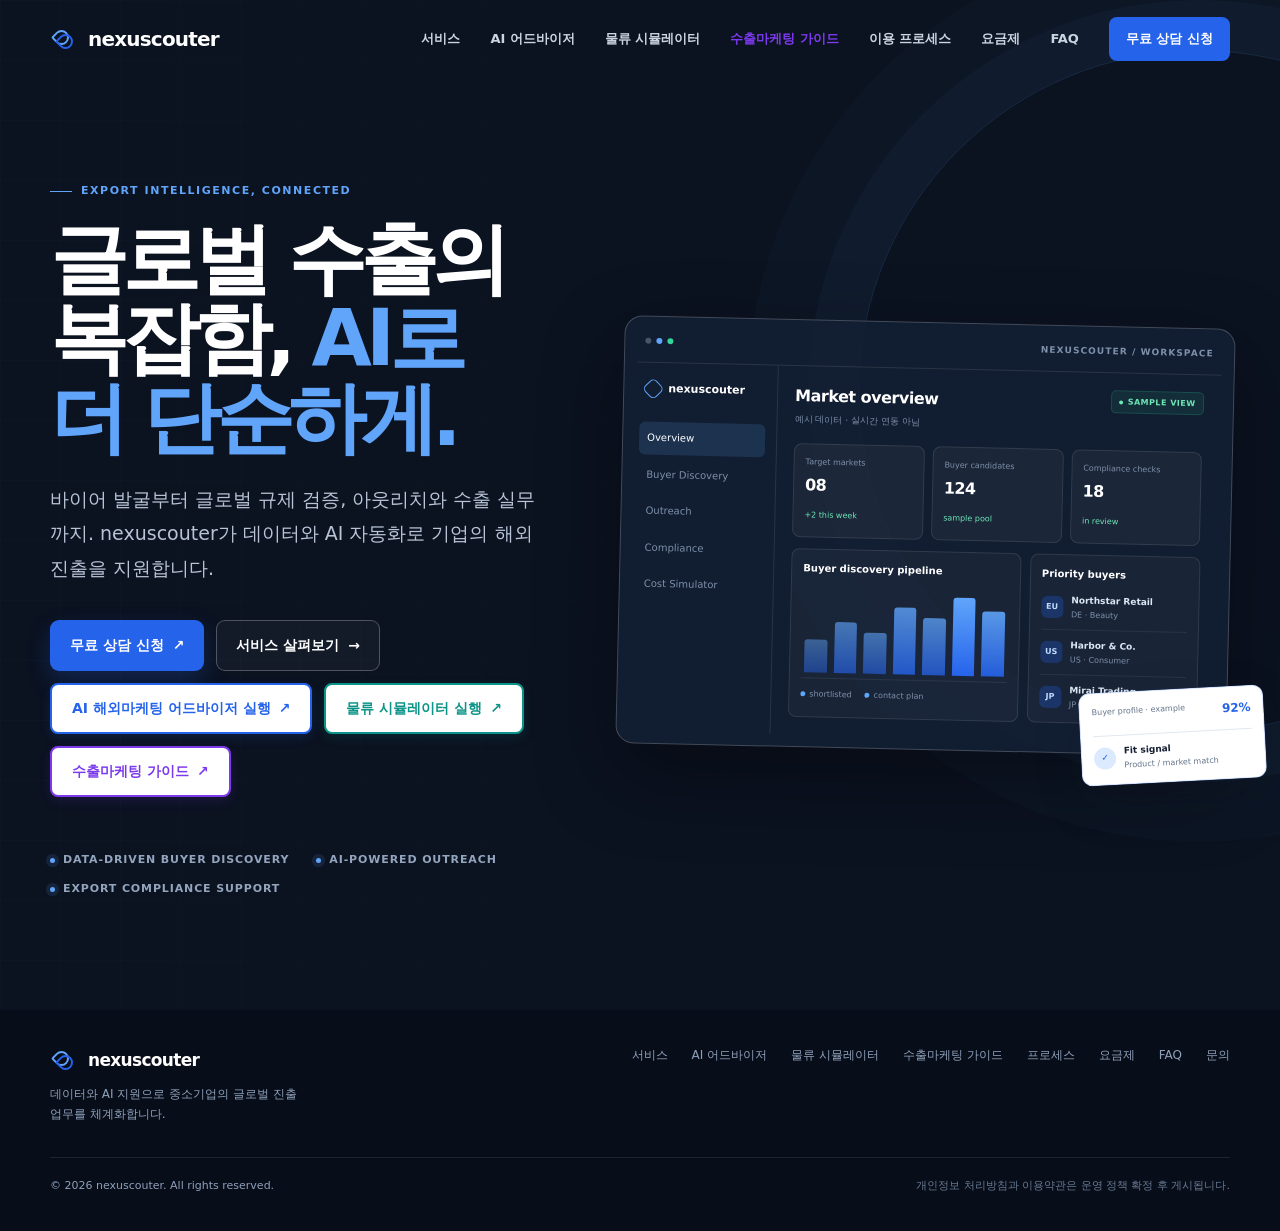
==== index.html @ 52fa912a "Update link text for new AI tool in index.html" ====
<!doctype html>
<html lang="ko">
<head>
  <meta charset="utf-8">
  <meta name="viewport" content="width=device-width, initial-scale=1">
  <title>nexuscouter | AI 기반 B2B 수출 자동화 및 글로벌 컴플라이언스</title>
  <meta name="description" content="해외 바이어 발굴부터 AI 아웃리치, 글로벌 규제 검토, 수출 실무까지. nexuscouter와 함께 더 체계적으로 글로벌 시장에 진출하세요.">
  <meta property="og:title" content="nexuscouter | AI 기반 B2B 수출 자동화 및 글로벌 컴플라이언스">
  <meta property="og:description" content="데이터와 AI 자동화로 복잡한 글로벌 수출 업무를 더 단순하게.">
  <link rel="stylesheet" href="assets/css/main.css">
</head>
<body>
  <a class="skip-link" href="#main">본문으로 건너뛰기</a>
  <header class="site-header" id="top">
    <div class="container nav-wrap">
      <a class="brand" href="#top" aria-label="nexuscouter 홈"><span class="brand-mark" aria-hidden="true"></span>nexuscouter</a>
      <nav class="nav-links" aria-label="주요 메뉴">
        <a href="#services">서비스</a>
        <a href="https://nexuscouter-landing-gwxnabqmzrxlfmsk4yata5.streamlit.app/" target="_blank" rel="noopener noreferrer">AI 어드바이저</a>
        <a href="https://nexuscouter-landing-co9cxcy9fjydsbw8hy729s.streamlit.app/" target="_blank" rel="noopener noreferrer">물류 시뮬레이터</a>
        <!-- 👇 상단 메뉴에 신규 앱 추가 완료 -->
        <a href="https://nexuscouter-landing-lntlrovwsdryyusqrtj8c7.streamlit.app/" target="_blank" rel="noopener noreferrer" style="color: #7c3aed; font-weight: 600;">수출마케팅 가이드</a>
        <a href="#process">이용 프로세스</a>
        <a href="#pricing">요금제</a>
        <a href="#faq">FAQ</a>
        <a class="nav-cta" href="#contact">무료 상담 신청</a>
      </nav>
      <button class="menu-toggle" type="button" aria-label="메뉴 열기" aria-expanded="false"><span></span></button>
    </div>
  </header>

  <main id="main">
    <section class="hero section" aria-labelledby="hero-title">
      <div class="container hero-grid">
        <div class="hero-copy reveal">
          <p class="eyebrow">Export intelligence, connected</p>
          <h1 id="hero-title">글로벌 수출의 복잡함, <em>AI로 더 단순하게.</em></h1>
          <p class="hero-lead">바이어 발굴부터 글로벌 규제 검증, 아웃리치와 수출 실무까지. nexuscouter가 데이터와 AI 자동화로 기업의 해외 진출을 지원합니다.</p>
          
          <!-- 버튼 그룹: 3개의 앱이 나란히 배치되도록 수정 완료 -->
          <div class="hero-actions" style="display: flex; flex-direction: column; gap: 0.75rem; align-items: flex-start;">
            <div style="display: flex; gap: 0.75rem; flex-wrap: wrap;">
              <a class="btn btn--primary" href="#contact">무료 상담 신청 <span aria-hidden="true">↗</span></a>
              <a class="btn btn--ghost" href="#services">서비스 살펴보기 <span aria-hidden="true">→</span></a>
            </div>
            <div style="display: flex; gap: 0.75rem; flex-wrap: wrap;">
              <a class="btn" href="https://nexuscouter-landing-gwxnabqmzrxlfmsk4yata5.streamlit.app/" target="_blank" rel="noopener noreferrer" style="border: 2px solid #2563eb; background-color: #ffffff; color: #2563eb; font-weight: 600; padding: 0.75rem 1.25rem; border-radius: 8px; box-shadow: 0 4px 12px rgba(37, 99, 235, 0.15); transition: all 0.2s ease; display: inline-flex; align-items: center; gap: 0.5rem; text-decoration: none;">
                AI 해외마케팅 어드바이저 실행 <span aria-hidden="true">↗</span>
              </a>
              <a class="btn" href="https://nexuscouter-landing-co9cxcy9fjydsbw8hy729s.streamlit.app/" target="_blank" rel="noopener noreferrer" style="border: 2px solid #0d9488; background-color: #ffffff; color: #0d9488; font-weight: 600; padding: 0.75rem 1.25rem; border-radius: 8px; box-shadow: 0 4px 12px rgba(13, 148, 136, 0.15); transition: all 0.2s ease; display: inline-flex; align-items: center; gap: 0.5rem; text-decoration: none;">
                물류 시뮬레이터 실행 <span aria-hidden="true">↗</span>
              </a>
              <!-- 👇 메인 화면에 신규 앱 실행 버튼 추가 완료 -->
              <a class="btn" href="https://nexuscouter-landing-lntlrovwsdryyusqrtj8c7.streamlit.app/" target="_blank" rel="noopener noreferrer" style="border: 2px solid #7c3aed; background-color: #ffffff; color: #7c3aed; font-weight: 600; padding: 0.75rem 1.25rem; border-radius: 8px; box-shadow: 0 4px 12px rgba(124, 58, 237, 0.15); transition: all 0.2s ease; display: inline-flex; align-items: center; gap: 0.5rem; text-decoration: none;">
                수출마케팅 가이드 <span aria-hidden="true">↗</span>
              </a>
            </div>
          </div>

          <div class="trust-row" aria-label="핵심 가치">
            <span>Data-driven Buyer Discovery</span>
            <span>AI-powered Outreach</span>
            <span>Export Compliance Support</span>
          </div>
        </div>

        <div class="dashboard-wrap reveal" aria-label="제품 화면 예시">
          <div class="dashboard">
            <div class="dashboard-topbar"><div class="window-dots" aria-hidden="true"><i></i><i></i><i></i></div><span class="dashboard-label">nexuscouter / workspace</span></div>
            <div class="dashboard-body">
              <aside class="dashboard-side" aria-hidden="true"><div class="side-logo"><b></b>nexuscouter</div><div class="side-nav"><span class="active">Overview</span><span>Buyer Discovery</span><span>Outreach</span><span>Compliance</span><span>Cost Simulator</span></div></aside>
              <div class="dashboard-main">
                <div class="dashboard-head"><div><h3>Market overview</h3><p>예시 데이터 · 실시간 연동 아님</p></div><span class="badge-live">sample view</span></div>
                <div class="dashboard-metrics"><div class="metric"><small>Target markets</small><strong>08</strong><em>+2 this week</em></div><div class="metric"><small>Buyer candidates</small><strong>124</strong><em>sample pool</em></div><div class="metric"><small>Compliance checks</small><strong>18</strong><em>in review</em></div></div>
                <div class="dashboard-columns"><div class="dash-card"><h4>Buyer discovery pipeline</h4><div class="bars" aria-hidden="true"><i></i><i></i><i></i><i></i><i></i><i></i><i></i></div><div class="chart-legend"><span>shortlisted</span><span>contact plan</span></div></div><div class="dash-card"><h4>Priority buyers</h4><div class="buyer-list"><div class="buyer"><span class="buyer-avatar">EU</span><div class="buyer-copy"><strong>Northstar Retail</strong><span>DE · Beauty</span></div></div><div class="buyer"><span class="buyer-avatar">US</span><div class="buyer-copy"><strong>Harbor &amp; Co.</strong><span>US · Consumer</span></div></div><div class="buyer"><span class="buyer-avatar">JP</span><div class="buyer-copy"><strong>Mirai Trading</strong><span>JP · Lifestyle</span></div></div></div></div></div>
              </div>
            </div>
          </div>
          <div class="float-card"><div class="float-card-head"><small>Buyer profile · example</small><span class="score">92%</span></div><div class="float-line"><i>✓</i><div><strong>Fit signal</strong><span>Product / market match</span></div></div></div>
        </div>
      </div>
    </section>

    <!-- (이하 중간 서비스 소개, CBM 계산기, 프로세스, 요금제, FAQ, 문의 폼 영역 유지) -->
  </main>

  <footer class="site-footer" id="footer">
    <div class="container">
      <div class="footer-grid">
        <div class="footer-brand">
          <a class="brand" href="#top"><span class="brand-mark" aria-hidden="true"></span>nexuscouter</a>
          <p>데이터와 AI 지원으로 중소기업의 글로벌 진출 업무를 체계화합니다.</p>
        </div>
        <nav class="footer-links" aria-label="푸터 메뉴">
          <a href="#services">서비스</a>
          <a href="https://nexuscouter-landing-gwxnabqmzrxlfmsk4yata5.streamlit.app/" target="_blank" rel="noopener noreferrer">AI 어드바이저</a>
          <a href="https://nexuscouter-landing-co9cxcy9fjydsbw8hy729s.streamlit.app/" target="_blank" rel="noopener noreferrer">물류 시뮬레이터</a>
          <a href="https://nexuscouter-landing-lntlrovwsdryyusqrtj8c7.streamlit.app/" target="_blank" rel="noopener noreferrer">수출마케팅 가이드</a>
          <a href="#process">프로세스</a>
          <a href="#pricing">요금제</a>
          <a href="#faq">FAQ</a>
          <a href="mailto:contact@nexuscouter.co.kr">문의</a>
        </nav>
      </div>
      <div class="footer-bottom">
        <span>© 2026 nexuscouter. All rights reserved.</span>
        <span class="legal-note">개인정보 처리방침과 이용약관은 운영 정책 확정 후 게시됩니다.</span>
      </div>
    </div>
  </footer>
  <script src="assets/js/main.js" defer></script>
</body>
</html>
---- assets/css/main.css ----
:root {
  --navy: #0b1220;
  --navy-2: #111b2d;
  --blue: #2563eb;
  --blue-dark: #1d4ed8;
  --sky: #60a5fa;
  --sky-soft: #dbeafe;
  --mint: #22c55e;
  --ink: #172033;
  --text: #334155;
  --muted: #64748b;
  --faint: #94a3b8;
  --line: #e2e8f0;
  --surface: #ffffff;
  --surface-2: #f8fafc;
  --surface-3: #eef4fb;
  --radius-sm: 10px;
  --radius-md: 16px;
  --radius-lg: 24px;
  --shadow-sm: 0 8px 26px rgba(15, 23, 42, .06);
  --shadow-md: 0 18px 52px rgba(15, 23, 42, .12);
  --max-width: 1180px;
  --ease: cubic-bezier(.2,.75,.25,1);
}

* { box-sizing: border-box; }
html { scroll-behavior: smooth; }
body {
  margin: 0;
  color: var(--text);
  background: var(--surface);
  font-family: Pretendard, Inter, ui-sans-serif, system-ui, -apple-system, BlinkMacSystemFont, "Segoe UI", sans-serif;
  font-size: 16px;
  line-height: 1.65;
  -webkit-font-smoothing: antialiased;
  overflow-x: hidden;
}
body.menu-open { overflow: hidden; }
a { color: inherit; text-decoration: none; }
button, input, select, textarea { font: inherit; }
button { cursor: pointer; }
img, svg { max-width: 100%; }
::selection { color: var(--navy); background: var(--sky-soft); }

.skip-link {
  position: fixed; left: 16px; top: 12px; z-index: 1000;
  transform: translateY(-150%); padding: 10px 14px; border-radius: 8px;
  color: white; background: var(--blue); font-weight: 700;
}
.skip-link:focus { transform: translateY(0); }
.container { width: min(calc(100% - 48px), var(--max-width)); margin: 0 auto; }
.section { padding: 124px 0; position: relative; }
.section--tight { padding: 80px 0; }
.section--muted { background: var(--surface-2); }
.section--navy { color: white; background: var(--navy); }
.eyebrow {
  display: inline-flex; align-items: center; gap: 9px; margin: 0 0 19px;
  color: var(--blue); font-size: 11px; font-weight: 800; letter-spacing: .14em; text-transform: uppercase;
}
.eyebrow::before { width: 22px; height: 1px; background: currentColor; content: ""; }
.section--navy .eyebrow { color: var(--sky); }
.section-heading { max-width: 730px; margin-bottom: 50px; }
.section-heading h2 { margin: 0 0 18px; color: var(--ink); font-size: clamp(34px, 5vw, 58px); line-height: 1.08; letter-spacing: -.055em; }
.section-heading p { max-width: 610px; margin: 0; color: var(--muted); font-size: 18px; }
.section--navy .section-heading h2, .section--navy .section-heading p { color: white; }
.section--navy .section-heading p { color: #b8c4d6; }

.site-header {
  position: fixed; inset: 0 0 auto; z-index: 100; color: white;
  border-bottom: 1px solid transparent; transition: background .3s var(--ease), border-color .3s var(--ease), box-shadow .3s var(--ease);
}
.site-header.is-scrolled { background: rgba(11,18,32,.92); border-color: rgba(255,255,255,.1); box-shadow: 0 10px 30px rgba(0,0,0,.16); backdrop-filter: blur(16px); }
.nav-wrap { height: 78px; display: flex; align-items: center; justify-content: space-between; gap: 28px; }
.brand { display: inline-flex; align-items: center; gap: 11px; color: white; font-size: 20px; font-weight: 800; letter-spacing: -.04em; }
.brand-mark { width: 27px; height: 27px; position: relative; display: inline-block; }
.brand-mark::before, .brand-mark::after { position: absolute; border: 2px solid var(--sky); border-radius: 8px 8px 8px 2px; content: ""; transform: rotate(45deg); }
.brand-mark::before { inset: 4px 8px 8px 4px; }
.brand-mark::after { inset: 8px 4px 4px 8px; border-color: var(--blue); }
.nav-links { display: flex; align-items: center; gap: 30px; margin-left: auto; }
.nav-links a { color: #cbd5e1; font-size: 13px; font-weight: 650; transition: color .2s ease; }
.nav-links a:hover, .nav-links a:focus-visible { color: white; }
.nav-cta { padding: 11px 17px; border-radius: 8px; color: white !important; background: var(--blue); }
.nav-cta:hover, .nav-cta:focus-visible { background: #3b82f6; }
.menu-toggle { display: none; width: 42px; height: 42px; border: 1px solid rgba(255,255,255,.2); border-radius: 8px; color: white; background: transparent; }
.menu-toggle span, .menu-toggle span::before, .menu-toggle span::after { display: block; width: 18px; height: 2px; margin: auto; border-radius: 2px; background: currentColor; content: ""; transition: transform .2s ease; }
.menu-toggle span::before { transform: translateY(-6px); }
.menu-toggle span::after { transform: translateY(4px); }
.site-header.menu-open .menu-toggle span { background: transparent; }
.site-header.menu-open .menu-toggle span::before { transform: translateY(1px) rotate(45deg); }
.site-header.menu-open .menu-toggle span::after { transform: translateY(-1px) rotate(-45deg); }

.hero { min-height: 790px; padding: 174px 0 112px; overflow: hidden; color: white; background: var(--navy); }
.hero::before { position: absolute; width: 680px; height: 680px; top: 50px; right: -260px; border: 1px solid rgba(96,165,250,.16); border-radius: 50%; box-shadow: 0 0 0 50px rgba(96,165,250,.035), 0 0 0 110px rgba(96,165,250,.025); content: ""; }
.hero::after { position: absolute; inset: 0; opacity: .45; pointer-events: none; content: ""; background-image: linear-gradient(rgba(96,165,250,.06) 1px, transparent 1px), linear-gradient(90deg, rgba(96,165,250,.06) 1px, transparent 1px); background-size: 60px 60px; mask-image: linear-gradient(90deg, black, transparent 80%); }
.hero .container { position: relative; z-index: 1; }
.hero-grid { display: grid; grid-template-columns: minmax(0, .9fr) minmax(500px, 1.1fr); align-items: center; gap: 70px; }
.hero-copy { max-width: 605px; }
.hero .eyebrow { color: var(--sky); }
.hero h1 { max-width: 690px; margin: 0 0 24px; font-size: clamp(48px, 6.6vw, 78px); line-height: 1.02; letter-spacing: -.075em; }
.hero h1 em { color: var(--sky); font-style: normal; }
.hero-lead { max-width: 570px; margin: 0 0 35px; color: #b8c4d6; font-size: clamp(17px, 2vw, 19px); line-height: 1.8; }
.hero-actions { display: flex; flex-wrap: wrap; gap: 12px; margin-bottom: 54px; }
.btn { display: inline-flex; min-height: 48px; align-items: center; justify-content: center; gap: 9px; padding: 13px 19px; border: 1px solid transparent; border-radius: 9px; font-size: 14px; font-weight: 750; transition: transform .2s var(--ease), background .2s ease, border-color .2s ease, box-shadow .2s ease; }
.btn:hover { transform: translateY(-2px); }
.btn:focus-visible, .menu-toggle:focus-visible, .accordion-trigger:focus-visible, input:focus-visible, select:focus-visible, textarea:focus-visible { outline: 3px solid rgba(96,165,250,.5); outline-offset: 3px; }
.btn--primary { color: white; background: var(--blue); box-shadow: 0 10px 24px rgba(37,99,235,.24); }
.btn--primary:hover { background: #3b82f6; box-shadow: 0 14px 30px rgba(37,99,235,.36); }
.btn--ghost { color: white; border-color: rgba(255,255,255,.25); background: rgba(255,255,255,.04); }
.btn--ghost:hover { border-color: rgba(255,255,255,.55); background: rgba(255,255,255,.1); }
.btn--dark { color: white; background: var(--navy); }
.btn--outline { color: var(--blue); border-color: #bfdbfe; background: white; }
.trust-row { display: flex; flex-wrap: wrap; gap: 11px 27px; color: #93a4bd; font-size: 11px; font-weight: 750; letter-spacing: .08em; text-transform: uppercase; }
.trust-row span { display: inline-flex; align-items: center; gap: 8px; }
.trust-row span::before { width: 5px; height: 5px; border-radius: 50%; background: var(--sky); box-shadow: 0 0 0 4px rgba(96,165,250,.12); content: ""; }

.dashboard-wrap { position: relative; min-width: 0; }
.dashboard { position: relative; padding: 12px; border: 1px solid rgba(255,255,255,.2); border-radius: 18px; background: rgba(19,32,52,.86); box-shadow: 0 30px 80px rgba(0,0,0,.35); transform: rotate(1.3deg); }
.dashboard-topbar { height: 34px; display: flex; align-items: center; justify-content: space-between; padding: 0 8px 9px; border-bottom: 1px solid rgba(255,255,255,.1); }
.window-dots { display: flex; gap: 5px; }
.window-dots i { width: 6px; height: 6px; border-radius: 50%; background: #475569; }
.window-dots i:nth-child(2) { background: #60a5fa; }
.window-dots i:nth-child(3) { background: #34d399; }
.dashboard-label { color: #7e90aa; font-size: 9px; font-weight: 800; letter-spacing: .12em; text-transform: uppercase; }
.dashboard-body { display: grid; grid-template-columns: 142px 1fr; min-height: 350px; }
.dashboard-side { padding: 17px 11px 10px 4px; border-right: 1px solid rgba(255,255,255,.1); }
.side-logo { display: flex; align-items: center; gap: 7px; margin: 0 0 24px 5px; color: white; font-size: 11px; font-weight: 800; }
.side-logo b { width: 16px; height: 16px; display: block; border: 1px solid var(--sky); border-radius: 5px; transform: rotate(45deg); }
.side-nav { display: grid; gap: 4px; }
.side-nav span { padding: 8px 8px; border-radius: 6px; color: #7e90aa; font-size: 10px; }
.side-nav span.active { color: white; background: rgba(96,165,250,.15); }
.dashboard-main { padding: 17px; }
.dashboard-head { display: flex; align-items: flex-start; justify-content: space-between; gap: 14px; margin-bottom: 16px; }
.dashboard-head h3 { margin: 0; color: white; font-size: 16px; letter-spacing: -.03em; }
.dashboard-head p { margin: 3px 0 0; color: #7e90aa; font-size: 9px; }
.badge-live { display: inline-flex; align-items: center; gap: 5px; padding: 4px 7px; border: 1px solid rgba(52,211,153,.2); border-radius: 5px; color: #6ee7b7; background: rgba(52,211,153,.09); font-size: 8px; font-weight: 800; letter-spacing: .06em; text-transform: uppercase; }
.badge-live::before { width: 4px; height: 4px; border-radius: 50%; background: currentColor; content: ""; }
.dashboard-metrics { display: grid; grid-template-columns: repeat(3, 1fr); gap: 8px; margin-bottom: 11px; }
.metric { padding: 11px; border: 1px solid rgba(255,255,255,.1); border-radius: 8px; background: rgba(255,255,255,.045); }
.metric small { display: block; margin-bottom: 4px; color: #7e90aa; font-size: 8px; }
.metric strong { display: block; color: white; font-size: 16px; letter-spacing: -.04em; }
.metric em { color: #6ee7b7; font-size: 8px; font-style: normal; }
.dashboard-columns { display: grid; grid-template-columns: 1.15fr .85fr; gap: 9px; }
.dash-card { padding: 11px; border: 1px solid rgba(255,255,255,.1); border-radius: 8px; background: rgba(255,255,255,.035); }
.dash-card h4 { margin: 0 0 10px; color: white; font-size: 10px; }
.bars { height: 91px; display: flex; align-items: end; gap: 7px; padding: 0 3px 5px; border-bottom: 1px solid rgba(255,255,255,.08); }
.bars i { flex: 1; min-height: 14px; border-radius: 3px 3px 0 0; background: linear-gradient(180deg, var(--sky), #2563eb); }
.bars i:nth-child(1) { height: 38%; opacity: .48; }.bars i:nth-child(2) { height: 60%; opacity: .64; }.bars i:nth-child(3) { height: 48%; opacity: .6; }.bars i:nth-child(4) { height: 78%; opacity: .8; }.bars i:nth-child(5) { height: 67%; opacity: .75; }.bars i:nth-child(6) { height: 92%; }.bars i:nth-child(7) { height: 76%; opacity: .9; }
.chart-legend { display: flex; gap: 13px; margin-top: 9px; color: #7e90aa; font-size: 8px; }
.chart-legend span::before { display: inline-block; width: 5px; height: 5px; margin-right: 4px; border-radius: 50%; background: var(--sky); content: ""; }
.buyer-list { display: grid; gap: 8px; }
.buyer { display: flex; align-items: center; gap: 8px; padding-bottom: 8px; border-bottom: 1px solid rgba(255,255,255,.07); }
.buyer:last-child { padding-bottom: 0; border: 0; }
.buyer-avatar { width: 22px; height: 22px; display: grid; flex: 0 0 auto; place-items: center; border-radius: 6px; color: #bfdbfe; background: rgba(37,99,235,.27); font-size: 8px; font-weight: 800; }
.buyer-copy { min-width: 0; }.buyer-copy strong { display: block; overflow: hidden; color: #dce7f5; font-size: 9px; font-weight: 700; text-overflow: ellipsis; white-space: nowrap; }.buyer-copy span { display: block; color: #7e90aa; font-size: 8px; }
.float-card { position: absolute; right: -35px; bottom: -32px; width: 185px; padding: 12px; border: 1px solid rgba(37,99,235,.22); border-radius: 11px; color: var(--ink); background: white; box-shadow: var(--shadow-md); transform: rotate(-3deg); }
.float-card-head { display: flex; justify-content: space-between; gap: 8px; margin-bottom: 10px; }.float-card small { color: var(--muted); font-size: 8px; }.score { color: var(--blue); font-size: 12px; font-weight: 800; }.float-line { display: flex; align-items: center; gap: 8px; padding-top: 8px; border-top: 1px solid var(--line); }.float-line i { width: 22px; height: 22px; display: grid; place-items: center; border-radius: 50%; color: var(--blue); background: var(--sky-soft); font-size: 9px; font-style: normal; }.float-line strong { display: block; font-size: 9px; }.float-line span { display: block; color: var(--muted); font-size: 8px; }

.problem-grid { display: grid; grid-template-columns: repeat(3, 1fr); gap: 18px; }
.problem-card { min-height: 255px; padding: 26px; border: 1px solid var(--line); border-radius: var(--radius-md); background: white; box-shadow: var(--shadow-sm); }
.problem-number { color: var(--blue); font-size: 12px; font-weight: 800; letter-spacing: .12em; }
.problem-card h3 { margin: 33px 0 12px; color: var(--ink); font-size: 20px; line-height: 1.3; letter-spacing: -.035em; }.problem-card p { margin: 0; color: var(--muted); font-size: 14px; }.problem-result { display: inline-flex; align-items: center; gap: 5px; margin-top: 24px; color: var(--blue); font-size: 12px; font-weight: 750; }.problem-result::before { width: 6px; height: 6px; border-radius: 50%; background: var(--mint); content: ""; }

.service-grid { display: grid; grid-template-columns: repeat(6, 1fr); gap: 16px; }
.service-card { grid-column: span 2; position: relative; min-height: 330px; padding: 26px; overflow: hidden; border: 1px solid var(--line); border-radius: var(--radius-md); background: white; transition: transform .25s var(--ease), box-shadow .25s var(--ease), border-color .25s ease; }
.service-card:nth-child(n+4) { grid-column: span 3; min-height: 300px; }
.service-card:hover { border-color: #bfdbfe; box-shadow: var(--shadow-md); transform: translateY(-5px); }
.service-card::after { position: absolute; width: 160px; height: 160px; right: -75px; bottom: -80px; border: 1px solid #dbeafe; border-radius: 50%; content: ""; }
.service-icon { width: 43px; height: 43px; display: grid; place-items: center; margin-bottom: 24px; border-radius: 11px; color: var(--blue); background: var(--sky-soft); }.service-icon svg { width: 20px; height: 20px; stroke: currentColor; fill: none; stroke-width: 1.7; stroke-linecap: round; stroke-linejoin: round; }
.service-card h3 { margin: 0 0 10px; color: var(--ink); font-size: 20px; line-height: 1.25; letter-spacing: -.04em; }.service-card p { margin: 0 0 17px; color: var(--muted); font-size: 14px; line-height: 1.6; }.feature-list { display: grid; gap: 7px; margin: 0; padding: 0; list-style: none; }.feature-list li { display: flex; gap: 8px; color: #526176; font-size: 12px; line-height: 1.45; }.feature-list li::before { flex: 0 0 auto; width: 13px; height: 13px; margin-top: 2px; border-radius: 50%; background: var(--sky-soft); content: "✓"; color: var(--blue); font-size: 9px; font-weight: 900; line-height: 13px; text-align: center; }
.service-note { display: flex; align-items: flex-start; gap: 11px; margin-top: 36px; padding: 15px 17px; border-left: 2px solid var(--sky); color: var(--muted); background: var(--surface-3); font-size: 12px; }.service-note strong { color: var(--ink); }

.process { overflow: hidden; background: var(--navy); }.process::after { position: absolute; inset: 0; opacity: .2; pointer-events: none; content: ""; background-image: linear-gradient(120deg, transparent 55%, rgba(96,165,250,.15) 55.1%, transparent 55.4%); }
.process .container { position: relative; z-index: 1; }.process-grid { position: relative; display: grid; grid-template-columns: repeat(4, 1fr); gap: 22px; }.process-grid::before { position: absolute; top: 25px; right: 12.5%; left: 12.5%; border-top: 1px dashed rgba(96,165,250,.45); content: ""; }.process-step { position: relative; z-index: 1; }.process-dot { width: 50px; height: 50px; display: grid; place-items: center; margin-bottom: 24px; border: 1px solid rgba(96,165,250,.55); border-radius: 50%; color: var(--sky); background: var(--navy); font-size: 13px; font-weight: 800; }.process-step h3 { margin: 0 0 11px; color: white; font-size: 18px; letter-spacing: -.035em; }.process-step p { margin: 0; color: #91a2ba; font-size: 13px; line-height: 1.7; }

.pricing-grid { display: grid; grid-template-columns: repeat(2, minmax(0, 1fr)); gap: 18px; max-width: 850px; margin: 0 auto; }.price-card { position: relative; padding: 34px; border: 1px solid var(--line); border-radius: var(--radius-lg); background: white; }.price-card--featured { border: 2px solid var(--blue); background: linear-gradient(155deg, #f8fbff, white 55%); box-shadow: 0 16px 45px rgba(37,99,235,.12); }.recommend { position: absolute; top: -13px; right: 28px; padding: 5px 9px; border-radius: 5px; color: white; background: var(--blue); font-size: 10px; font-weight: 800; letter-spacing: .08em; text-transform: uppercase; }.price-card h3 { margin: 0 0 13px; color: var(--ink); font-size: 20px; }.price { margin: 0; color: var(--ink); font-size: 42px; font-weight: 850; letter-spacing: -.075em; line-height: 1; }.price small { margin-left: 4px; color: var(--muted); font-size: 13px; font-weight: 650; letter-spacing: 0; }.price-note { min-height: 44px; margin: 11px 0 24px; color: var(--muted); font-size: 12px; }.price-card .feature-list { min-height: 157px; padding-top: 20px; border-top: 1px solid var(--line); }.price-card .feature-list li { font-size: 13px; }.price-card .btn { width: 100%; margin-top: 28px; }

.faq-list { max-width: 860px; margin: 0 auto; border-top: 1px solid var(--line); }.accordion-item { border-bottom: 1px solid var(--line); }.accordion-trigger { width: 100%; display: flex; align-items: center; justify-content: space-between; gap: 24px; padding: 23px 3px; border: 0; color: var(--ink); background: transparent; font-size: 16px; font-weight: 750; text-align: left; }.accordion-trigger::after { width: 24px; height: 24px; display: grid; flex: 0 0 auto; place-items: center; border: 1px solid var(--line); border-radius: 50%; color: var(--blue); content: "+"; font-size: 17px; font-weight: 400; }.accordion-trigger[aria-expanded="true"]::after { content: "–"; }.accordion-panel { display: none; padding: 0 46px 23px 3px; color: var(--muted); font-size: 14px; }.accordion-panel.is-open { display: block; }

.contact-section { color: white; background: var(--navy); }.contact-section .container { display: grid; grid-template-columns: .82fr 1.18fr; align-items: start; gap: 80px; }.contact-copy h2 { max-width: 500px; margin: 0 0 20px; font-size: clamp(38px, 5vw, 62px); line-height: 1.06; letter-spacing: -.07em; }.contact-copy p { max-width: 425px; margin: 0; color: #aebbd0; font-size: 17px; }.contact-meta { display: grid; gap: 13px; margin-top: 45px; }.contact-meta a, .contact-meta span { color: #dbe7f5; font-size: 14px; }.contact-meta a:hover { color: var(--sky); }.contact-meta small { display: block; margin-bottom: 2px; color: #6f819d; font-size: 10px; font-weight: 800; letter-spacing: .14em; text-transform: uppercase; }
.contact-form { padding: 30px; border: 1px solid rgba(255,255,255,.13); border-radius: var(--radius-lg); background: rgba(255,255,255,.055); }.form-grid { display: grid; grid-template-columns: repeat(2, minmax(0, 1fr)); gap: 16px; }.field { display: grid; gap: 7px; }.field--full { grid-column: 1 / -1; }.field label { color: #ced9e8; font-size: 12px; font-weight: 700; }.field label span { color: var(--sky); }.field input, .field select, .field textarea { width: 100%; padding: 12px 13px; border: 1px solid rgba(255,255,255,.16); border-radius: 8px; color: white; background: rgba(255,255,255,.07); }.field input::placeholder, .field textarea::placeholder { color: #788aa4; }.field input:focus, .field select:focus, .field textarea:focus { border-color: var(--sky); outline: 0; }.field select option { color: var(--ink); }.field textarea { min-height: 126px; resize: vertical; }.consent { display: flex; align-items: flex-start; gap: 9px; margin: 18px 0 20px; color: #9eafc6; font-size: 11px; line-height: 1.55; }.consent input { width: 15px; height: 15px; flex: 0 0 auto; margin-top: 2px; accent-color: var(--blue); }.consent a { color: var(--sky); text-decoration: underline; text-underline-offset: 2px; }.form-status { min-height: 20px; margin: 13px 0 0; color: #93c5fd; font-size: 12px; }.form-status.is-error { color: #fca5a5; }.form-status.is-success { color: #86efac; }

.site-footer { padding: 36px 0; color: #8ea0ba; background: #080e19; }.footer-grid { display: flex; align-items: flex-start; justify-content: space-between; gap: 30px; }.footer-brand { display: grid; gap: 11px; }.footer-brand .brand { font-size: 17px; }.footer-brand p { max-width: 260px; margin: 0; font-size: 12px; line-height: 1.6; }.footer-links { display: flex; flex-wrap: wrap; justify-content: flex-end; gap: 14px 24px; font-size: 12px; }.footer-links a:hover { color: white; }.footer-bottom { display: flex; align-items: center; justify-content: space-between; gap: 20px; margin-top: 33px; padding-top: 19px; border-top: 1px solid rgba(255,255,255,.09); font-size: 11px; }.legal-note { color: #687a94; }

.tool-panel { display: grid; grid-template-columns: 1.05fr .95fr; align-items: center; gap: 70px; }.tool-copy h2 { margin: 0 0 16px; color: var(--ink); font-size: clamp(32px, 4vw, 48px); line-height: 1.1; letter-spacing: -.055em; }.tool-copy p { margin: 0; color: var(--muted); }.tool-card { padding: 25px; border: 1px solid var(--line); border-radius: var(--radius-lg); background: white; box-shadow: var(--shadow-sm); }.tool-card h3 { margin: 0 0 17px; color: var(--ink); font-size: 18px; }.calc-grid { display: grid; grid-template-columns: repeat(2, 1fr); gap: 11px; }.calc-field { display: grid; gap: 6px; }.calc-field label { color: var(--muted); font-size: 11px; font-weight: 750; }.calc-field input { width: 100%; padding: 10px 11px; border: 1px solid var(--line); border-radius: 7px; color: var(--ink); background: var(--surface-2); }.calc-result { display: flex; align-items: baseline; justify-content: space-between; gap: 18px; margin-top: 17px; padding-top: 17px; border-top: 1px solid var(--line); }.calc-result span { color: var(--muted); font-size: 12px; }.calc-result strong { color: var(--blue); font-size: 28px; letter-spacing: -.05em; }.calc-footnote { margin: 13px 0 0; color: var(--faint); font-size: 10px; }

.reveal { opacity: 0; transform: translateY(18px); transition: opacity .7s var(--ease), transform .7s var(--ease); }.reveal.is-visible { opacity: 1; transform: none; }
.notice { padding: 14px 16px; border-radius: 10px; color: #53647a; background: #eff6ff; font-size: 12px; }
.wp-placeholder { padding: 18px; border: 1px dashed var(--line); border-radius: 10px; color: var(--muted); background: var(--surface-2); font-size: 13px; }

@media (max-width: 1020px) {
  .hero-grid { grid-template-columns: 1fr; gap: 58px; }.hero-copy { max-width: 760px; }.dashboard-wrap { max-width: 700px; margin: 0 auto; width: 100%; }.contact-section .container { grid-template-columns: 1fr; gap: 46px; }.contact-copy p { max-width: 650px; }.tool-panel { grid-template-columns: 1fr; gap: 35px; }
}
@media (max-width: 780px) {
  .container { width: min(calc(100% - 36px), var(--max-width)); }.section { padding: 88px 0; }.section-heading { margin-bottom: 34px; }.section-heading h2 { font-size: 39px; }.section-heading p { font-size: 16px; }.nav-links { position: absolute; top: 70px; right: 18px; left: 18px; display: none; padding: 15px; border: 1px solid rgba(255,255,255,.15); border-radius: 12px; background: rgba(11,18,32,.98); box-shadow: 0 20px 45px rgba(0,0,0,.3); }.site-header.menu-open .nav-links { display: grid; gap: 2px; }.nav-links a { padding: 12px 10px; }.nav-cta { margin-top: 5px; text-align: center; }.menu-toggle { display: block; }.hero { min-height: auto; padding: 140px 0 95px; }.hero h1 { font-size: clamp(45px, 12vw, 65px); }.hero-actions { margin-bottom: 39px; }.dashboard-body { grid-template-columns: 112px 1fr; }.dashboard-side { padding-right: 7px; }.problem-grid { grid-template-columns: 1fr; gap: 12px; }.problem-card { min-height: auto; }.service-grid { grid-template-columns: 1fr; }.service-card, .service-card:nth-child(n+4) { grid-column: auto; min-height: auto; }.process-grid { grid-template-columns: repeat(2, 1fr); gap: 36px 20px; }.process-grid::before { display: none; }.pricing-grid { grid-template-columns: 1fr; max-width: 520px; }.price-card .feature-list { min-height: auto; }.footer-grid, .footer-bottom { display: grid; }.footer-links { justify-content: flex-start; }.footer-bottom { gap: 10px; }
}
@media (max-width: 520px) {
  .container { width: min(calc(100% - 30px), var(--max-width)); }.hero { padding-top: 125px; }.hero h1 { font-size: 48px; }.hero-lead { font-size: 16px; }.hero-actions { display: grid; }.hero-actions .btn { width: 100%; }.trust-row { gap: 10px 16px; font-size: 9px; }.dashboard { padding: 8px; transform: none; }.dashboard-body { grid-template-columns: 1fr; }.dashboard-side { display: none; }.dashboard-main { padding: 12px 8px 8px; }.dashboard-columns { grid-template-columns: 1fr; }.dashboard-columns .dash-card:last-child { display: none; }.float-card { right: -3px; bottom: -43px; transform: scale(.86) rotate(-3deg); transform-origin: right bottom; }.form-grid { grid-template-columns: 1fr; }.field--full { grid-column: auto; }.contact-form { padding: 20px 16px; }.calc-grid { grid-template-columns: 1fr 1fr; }.tool-card { padding: 20px 16px; }.process-grid { grid-template-columns: 1fr; gap: 24px; }.process-dot { margin-bottom: 14px; }.contact-section .container { gap: 32px; }
}
@media (prefers-reduced-motion: reduce) {
  *, *::before, *::after { scroll-behavior: auto !important; animation-duration: .01ms !important; animation-iteration-count: 1 !important; transition-duration: .01ms !important; }
  .reveal { opacity: 1; transform: none; }
}

/* Container intake simulator */
.tool-panel--wide { grid-template-columns: .78fr 1.22fr; align-items: start; }
.tool-card--wide { padding: 27px; }
.tool-card-heading, .container-result-head, .container-result-title, .calc-summary { display: flex; align-items: center; justify-content: space-between; gap: 14px; }
.tool-card-heading h3 { margin: 0; }
.unit-note, .container-result-head span, .container-result-title span { color: var(--faint); font-size: 10px; }
.sub-calculator { padding-top: 18px; margin-top: 18px; border-top: 1px solid var(--line); }
.sub-calculator h4, .container-result-head h4 { margin: 0 0 14px; color: var(--ink); font-size: 13px; }
.calc-grid--six { grid-template-columns: repeat(3, 1fr); }
.calc-field--full { grid-column: 1 / -1; }
.calc-summary { margin-top: 17px; padding: 14px; border: 1px solid #dbeafe; border-radius: 10px; background: var(--surface-2); }
.calc-summary div { display: grid; gap: 3px; }
.calc-summary span { color: var(--muted); font-size: 10px; }
.calc-summary strong { color: var(--blue); font-size: 18px; letter-spacing: -.04em; }
.container-results { margin-top: 22px; padding-top: 19px; border-top: 1px solid var(--line); }
.container-result-grid { display: grid; grid-template-columns: repeat(3, 1fr); gap: 9px; }
.container-result { padding: 14px 12px; border: 1px solid var(--line); border-radius: 10px; background: var(--surface-2); }
.container-result--featured { border-color: #93c5fd; background: linear-gradient(155deg, #eff6ff, #fff); }
.container-result-title strong { color: var(--ink); font-size: 14px; }
.container-result-main { display: grid; gap: 1px; margin: 18px 0 14px; }
.container-result-main strong { color: var(--blue); font-size: 22px; letter-spacing: -.06em; }
.container-result-main span, .container-result-meta, .container-result small { color: var(--muted); font-size: 10px; }
.container-result-meta { display: grid; gap: 5px; padding-top: 10px; border-top: 1px solid var(--line); }
.container-result-meta b { float: right; color: var(--ink); font-weight: 800; }
.container-result small { display: block; min-height: 28px; margin-top: 10px; color: var(--faint); line-height: 1.4; }
@media (max-width: 1020px) { .tool-panel--wide { grid-template-columns: 1fr; } }
@media (max-width: 620px) { .tool-card-heading, .container-result-head { align-items: flex-start; flex-direction: column; gap: 5px; }.calc-grid--six { grid-template-columns: 1fr 1fr; }.container-result-grid { grid-template-columns: 1fr; }.container-result { display: grid; grid-template-columns: 1fr 1fr; gap: 0 12px; }.container-result-title { grid-column: 1 / -1; }.container-result-main { margin: 12px 0; }.container-result-meta { padding-top: 0; border-top: 0; }.container-result small { grid-column: 1 / -1; } }

/* Multi-SKU pallet planning */
.sku-grid { display: grid; gap: 7px; }
.sku-row { display: grid; grid-template-columns: 58px repeat(4, minmax(0, 1fr)); gap: 7px; align-items: center; }
.sku-row--head { color: var(--faint); font-size: 9px; font-weight: 800; letter-spacing: .03em; text-align: center; }
.sku-row--head span:first-child { text-align: left; }
.sku-row strong { color: var(--ink); font-size: 11px; }
.sku-row input { width: 100%; min-width: 0; padding: 9px 7px; border: 1px solid var(--line); border-radius: 7px; color: var(--ink); background: var(--surface-2); font-size: 12px; }
.sku-row input:focus { border-color: var(--blue); outline: 0; }
.sku-result-grid { display: grid; grid-template-columns: repeat(3, 1fr); gap: 9px; }
.sku-result { display: grid; gap: 4px; padding: 13px; border: 1px solid var(--line); border-radius: 10px; background: var(--surface-2); }
.sku-result > strong { color: var(--ink); font-size: 13px; }
.sku-result > span { min-height: 27px; color: var(--faint); font-size: 9px; line-height: 1.35; }
.sku-result > b { color: var(--blue); font-size: 19px; letter-spacing: -.05em; }
.sku-result > small { color: var(--muted); font-size: 9px; }
.sku-result > em { min-height: 16px; color: var(--faint); font-size: 9px; font-style: normal; }
[data-total-boxes-input] { opacity: .7; }
.container-result small + small { margin-top: 3px; }
@media (max-width: 620px) { .sku-row { grid-template-columns: 48px repeat(2, minmax(0, 1fr)); }.sku-row--head span:nth-child(n+4), .sku-row input:nth-of-type(n+3) { display: none; }.sku-row::after { content: '수량은 아래 SKU 결과에서 확인'; grid-column: 2 / -1; color: var(--faint); font-size: 9px; }.sku-result-grid { grid-template-columns: 1fr; } }

@media (max-width: 620px) {
  .sku-grid { overflow-x: auto; padding-bottom: 4px; }
  .sku-row { min-width: 520px; grid-template-columns: 58px repeat(4, minmax(85px, 1fr)); }
  .sku-row--head span:nth-child(n+4), .sku-row input:nth-of-type(n+3) { display: block; }
  .sku-row::after { content: none; }
}
.calc-readout { display: flex; align-items: center; min-height: 38px; padding: 9px 11px; border: 1px solid #dbeafe; border-radius: 7px; color: var(--blue); background: var(--surface-2); font-size: 14px; font-weight: 800; }

/* Standalone tools */
.subpage-hero { padding: 155px 0 78px; color: white; background: var(--navy); }
.subpage-hero h1 { max-width: 700px; margin: 0 0 20px; font-size: clamp(48px, 7vw, 86px); line-height: .98; letter-spacing: -.075em; }
.subpage-hero h1 em { color: var(--sky); font-style: normal; }
.subpage-hero .hero-lead { max-width: 650px; color: #b5c3d7; }
.demo-label { display: inline-block; margin-top: 25px; padding: 7px 10px; border: 1px solid rgba(96,165,250,.4); border-radius: 999px; color: var(--sky); font-size: 11px; font-weight: 750; }
.advisor-layout { display: grid; grid-template-columns: .95fr 1.05fr; align-items: start; gap: 22px; }
.advisor-form { display: grid; gap: 22px; }
.advisor-form h2, .advisor-result h2 { margin: 0; color: var(--ink); font-size: 27px; line-height: 1.15; letter-spacing: -.05em; }
.form-grid--light { gap: 15px; }
.form-grid--light .field input, .form-grid--light .field select, .form-grid--light .field textarea { border-color: var(--line); color: var(--ink); background: var(--surface-2); }
.form-grid--light .field label { color: var(--muted); }
.form-grid--light .field input:focus, .form-grid--light .field select:focus, .form-grid--light .field textarea:focus { border-color: var(--blue); }
.advisor-result { min-height: 480px; background: linear-gradient(155deg, #f8fbff, white 60%); }
.advisor-empty { margin-top: 25px; color: var(--muted); }
.advisor-summary { display: grid; grid-template-columns: 1fr 1fr; gap: 7px 18px; margin: 28px 0; padding: 16px; border: 1px solid #dbeafe; border-radius: 10px; background: var(--surface-2); }
.advisor-summary span { color: var(--faint); font-size: 10px; }.advisor-summary strong { color: var(--ink); font-size: 14px; }
.advisor-priority { margin: 20px 0; padding: 17px; border-left: 3px solid var(--blue); background: #eff6ff; }.advisor-priority b { color: var(--blue); font-size: 11px; }.advisor-priority p { margin: 8px 0 0; color: var(--ink); font-size: 14px; line-height: 1.55; }
.advisor-result h3 { margin: 25px 0 12px; color: var(--ink); font-size: 15px; }.advisor-checklist { display: grid; gap: 9px; margin: 0; padding-left: 21px; color: var(--muted); font-size: 13px; line-height: 1.5; }.advisor-checklist li::marker { color: var(--blue); font-weight: 800; }
.advisor-note { display: flex; align-items: center; justify-content: space-between; gap: 25px; padding: 30px; border: 1px solid var(--line); border-radius: var(--radius-lg); }.advisor-note h2 { margin: 0; color: var(--ink); font-size: clamp(25px, 4vw, 42px); letter-spacing: -.06em; }
@media (max-width: 780px) { .subpage-hero { padding-top: 125px; }.advisor-layout { grid-template-columns: 1fr; }.advisor-result { min-height: 300px; }.advisor-note { align-items: flex-start; flex-direction: column; } }

.btn--advisor { border-color: rgba(96,165,250,.42); color: #dbeafe; background: rgba(37,99,235,.18); }
.btn--advisor:hover { border-color: var(--sky); color: white; background: rgba(37,99,235,.32); }
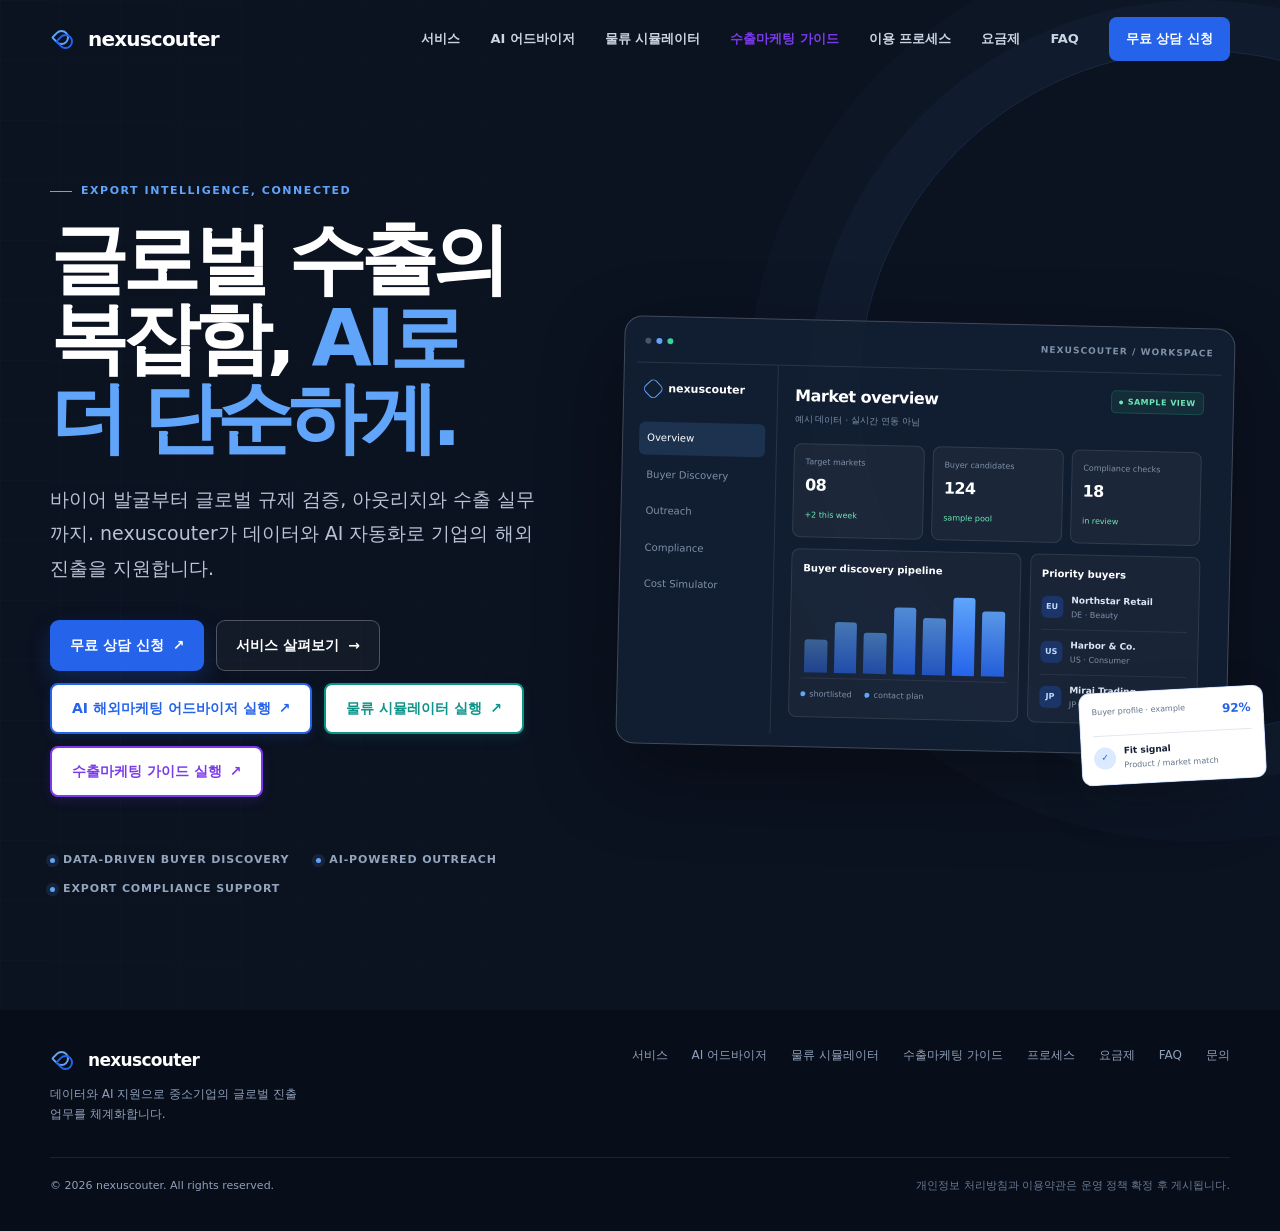
==== commit 97f15fd9: "Update index.html" ====
--- a/index.html
+++ b/index.html
@@ -18,7 +18,6 @@
         <a href="#services">서비스</a>
         <a href="https://nexuscouter-landing-gwxnabqmzrxlfmsk4yata5.streamlit.app/" target="_blank" rel="noopener noreferrer">AI 어드바이저</a>
         <a href="https://nexuscouter-landing-co9cxcy9fjydsbw8hy729s.streamlit.app/" target="_blank" rel="noopener noreferrer">물류 시뮬레이터</a>
-        <!-- 👇 상단 메뉴에 신규 앱 추가 완료 -->
         <a href="https://nexuscouter-landing-lntlrovwsdryyusqrtj8c7.streamlit.app/" target="_blank" rel="noopener noreferrer" style="color: #7c3aed; font-weight: 600;">수출마케팅 가이드</a>
         <a href="#process">이용 프로세스</a>
         <a href="#pricing">요금제</a>
@@ -37,7 +36,7 @@
           <h1 id="hero-title">글로벌 수출의 복잡함, <em>AI로 더 단순하게.</em></h1>
           <p class="hero-lead">바이어 발굴부터 글로벌 규제 검증, 아웃리치와 수출 실무까지. nexuscouter가 데이터와 AI 자동화로 기업의 해외 진출을 지원합니다.</p>
           
-          <!-- 버튼 그룹: 3개의 앱이 나란히 배치되도록 수정 완료 -->
+          <!-- 버튼 그룹: 3개의 앱 실행 버튼을 보기 좋게 나란히 배치 -->
           <div class="hero-actions" style="display: flex; flex-direction: column; gap: 0.75rem; align-items: flex-start;">
             <div style="display: flex; gap: 0.75rem; flex-wrap: wrap;">
               <a class="btn btn--primary" href="#contact">무료 상담 신청 <span aria-hidden="true">↗</span></a>
@@ -50,9 +49,8 @@
               <a class="btn" href="https://nexuscouter-landing-co9cxcy9fjydsbw8hy729s.streamlit.app/" target="_blank" rel="noopener noreferrer" style="border: 2px solid #0d9488; background-color: #ffffff; color: #0d9488; font-weight: 600; padding: 0.75rem 1.25rem; border-radius: 8px; box-shadow: 0 4px 12px rgba(13, 148, 136, 0.15); transition: all 0.2s ease; display: inline-flex; align-items: center; gap: 0.5rem; text-decoration: none;">
                 물류 시뮬레이터 실행 <span aria-hidden="true">↗</span>
               </a>
-              <!-- 👇 메인 화면에 신규 앱 실행 버튼 추가 완료 -->
               <a class="btn" href="https://nexuscouter-landing-lntlrovwsdryyusqrtj8c7.streamlit.app/" target="_blank" rel="noopener noreferrer" style="border: 2px solid #7c3aed; background-color: #ffffff; color: #7c3aed; font-weight: 600; padding: 0.75rem 1.25rem; border-radius: 8px; box-shadow: 0 4px 12px rgba(124, 58, 237, 0.15); transition: all 0.2s ease; display: inline-flex; align-items: center; gap: 0.5rem; text-decoration: none;">
-                수출마케팅 가이드 <span aria-hidden="true">↗</span>
+                수출마케팅 가이드 실행 <span aria-hidden="true">↗</span>
               </a>
             </div>
           </div>
@@ -80,8 +78,6 @@
         </div>
       </div>
     </section>
-
-    <!-- (이하 중간 서비스 소개, CBM 계산기, 프로세스, 요금제, FAQ, 문의 폼 영역 유지) -->
   </main>
 
   <footer class="site-footer" id="footer">
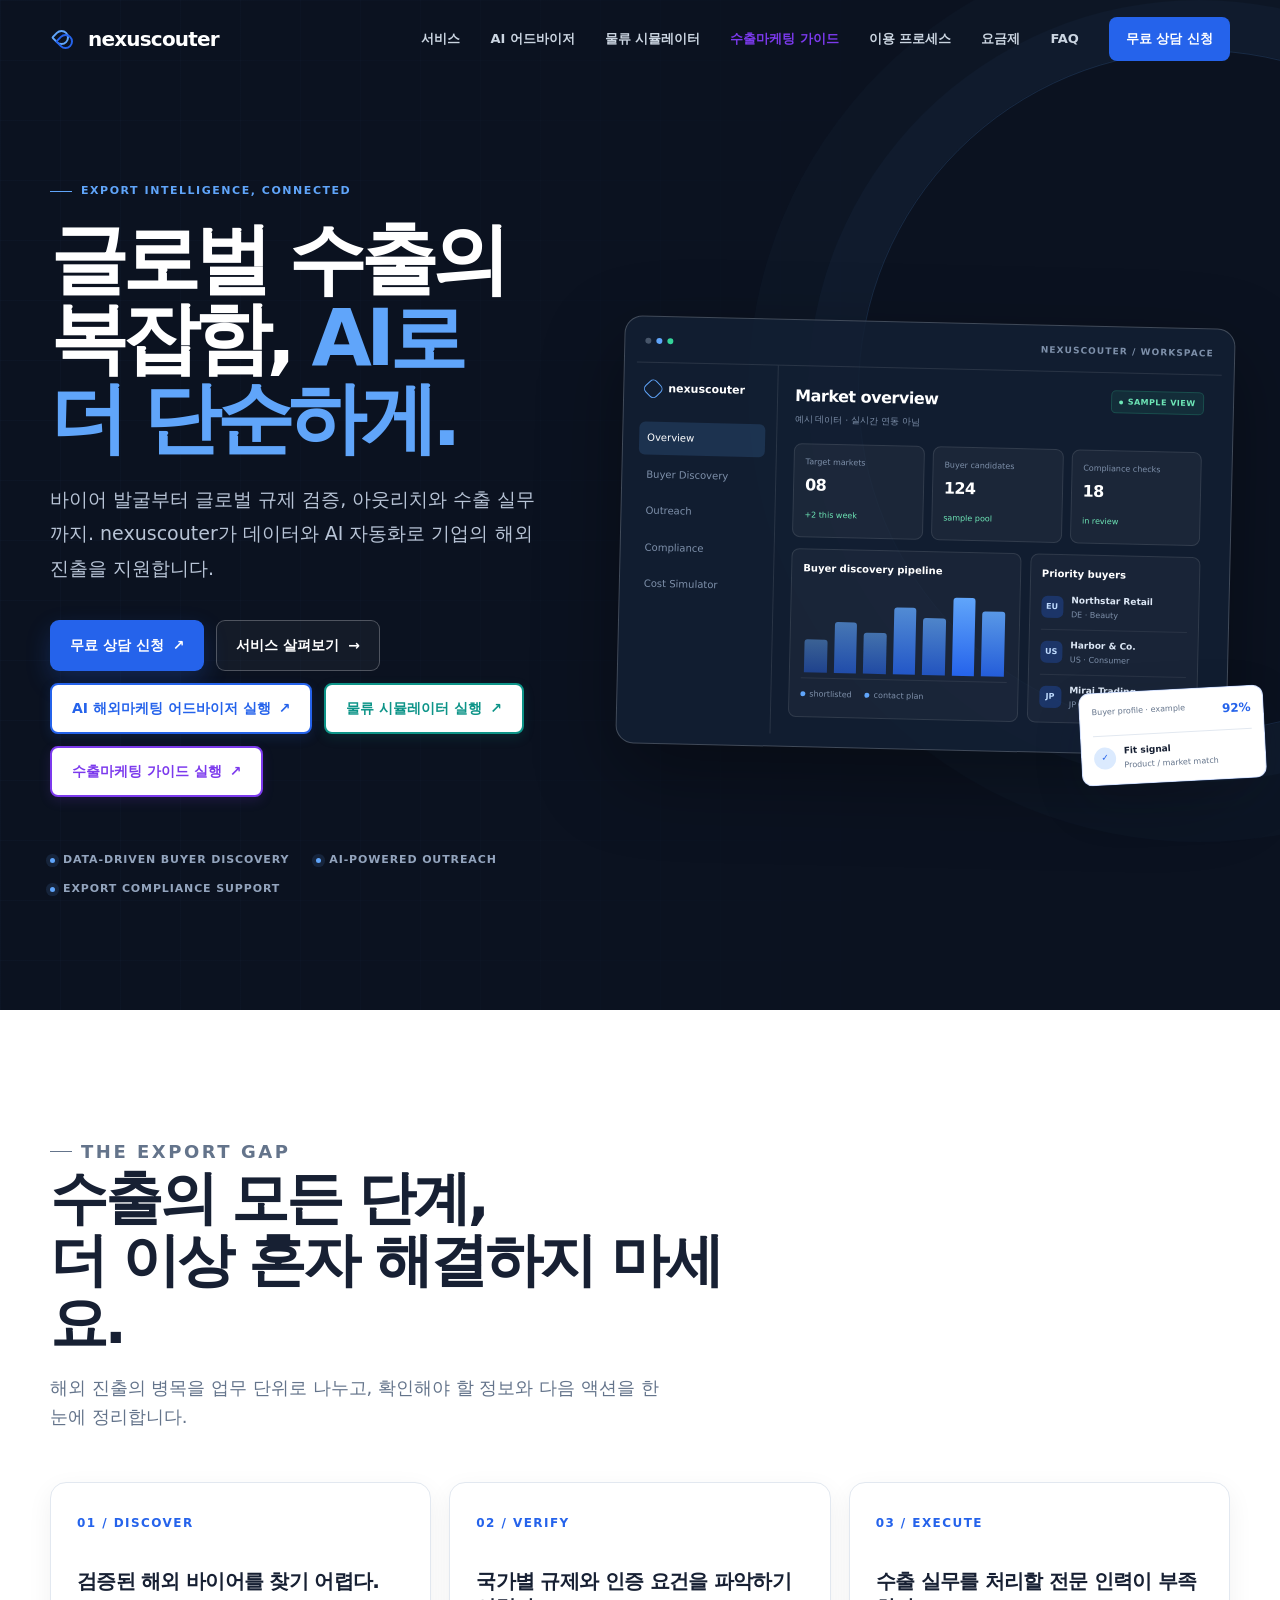
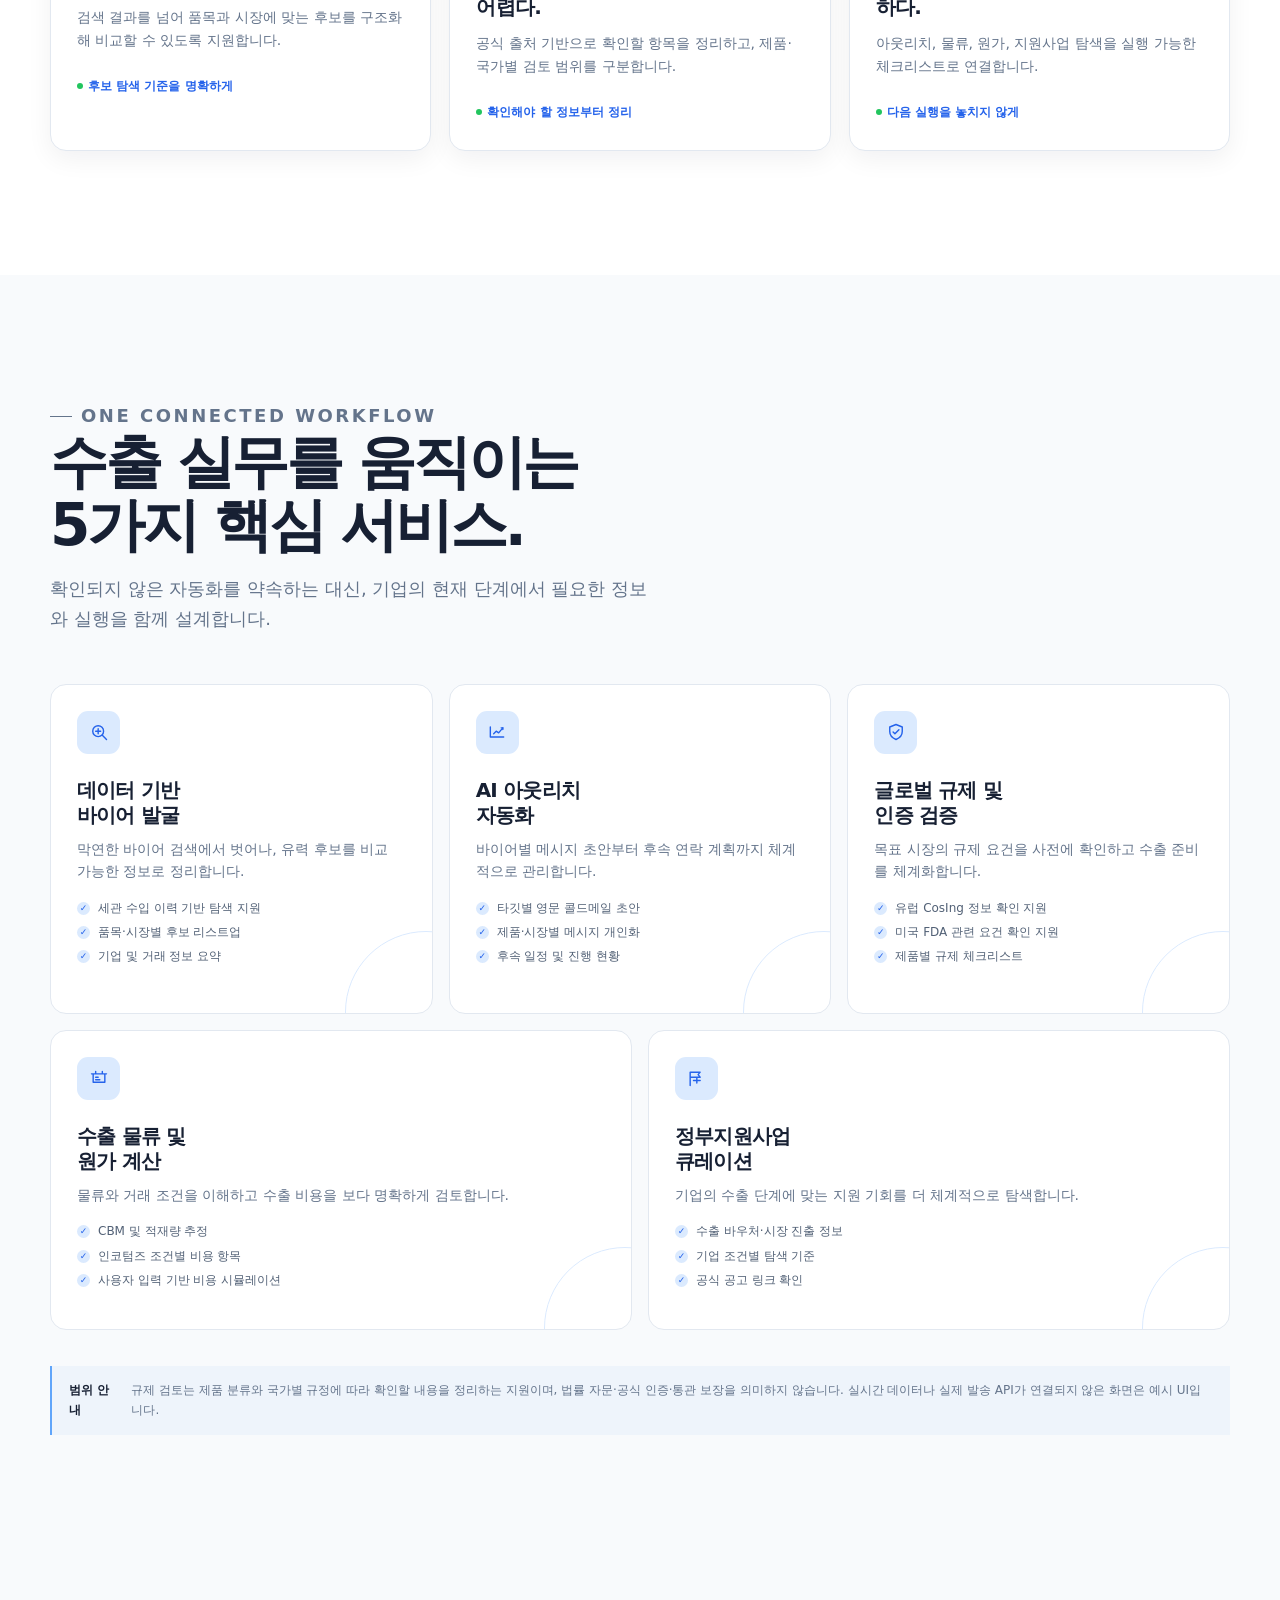
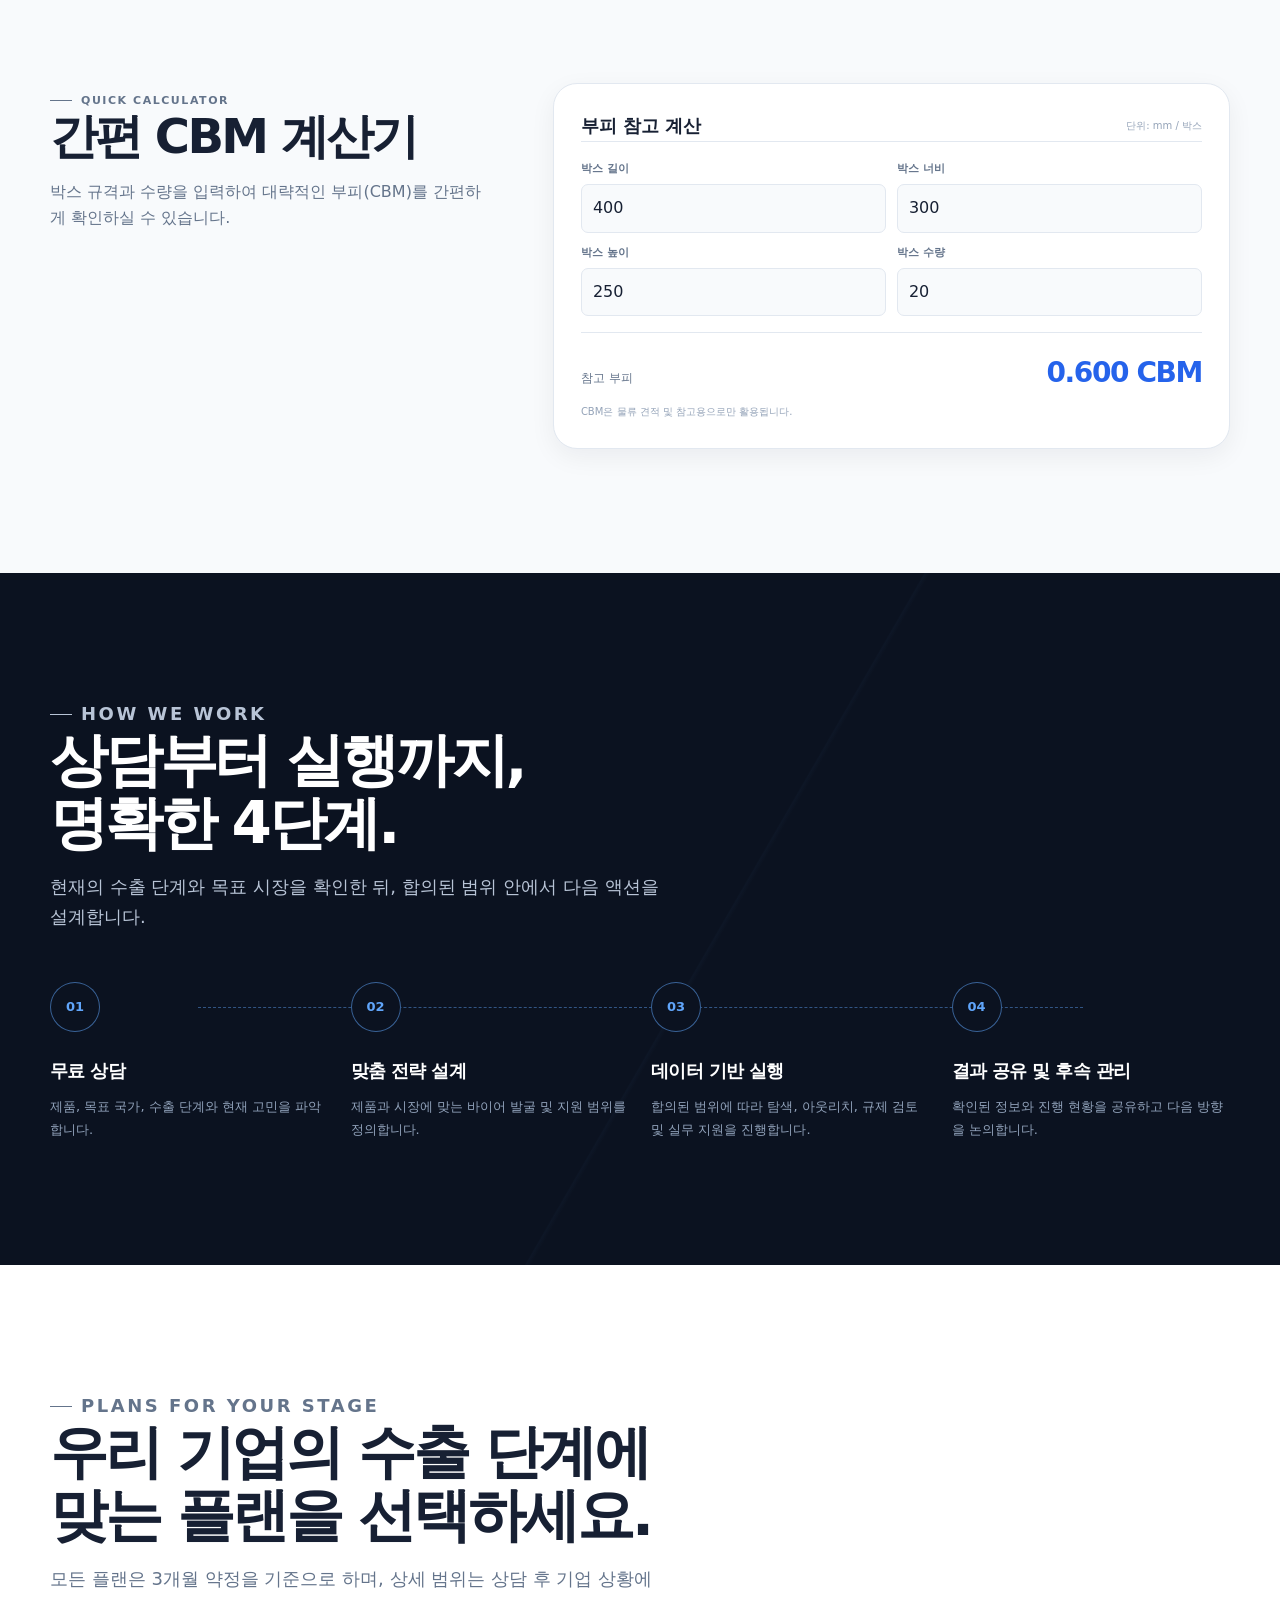
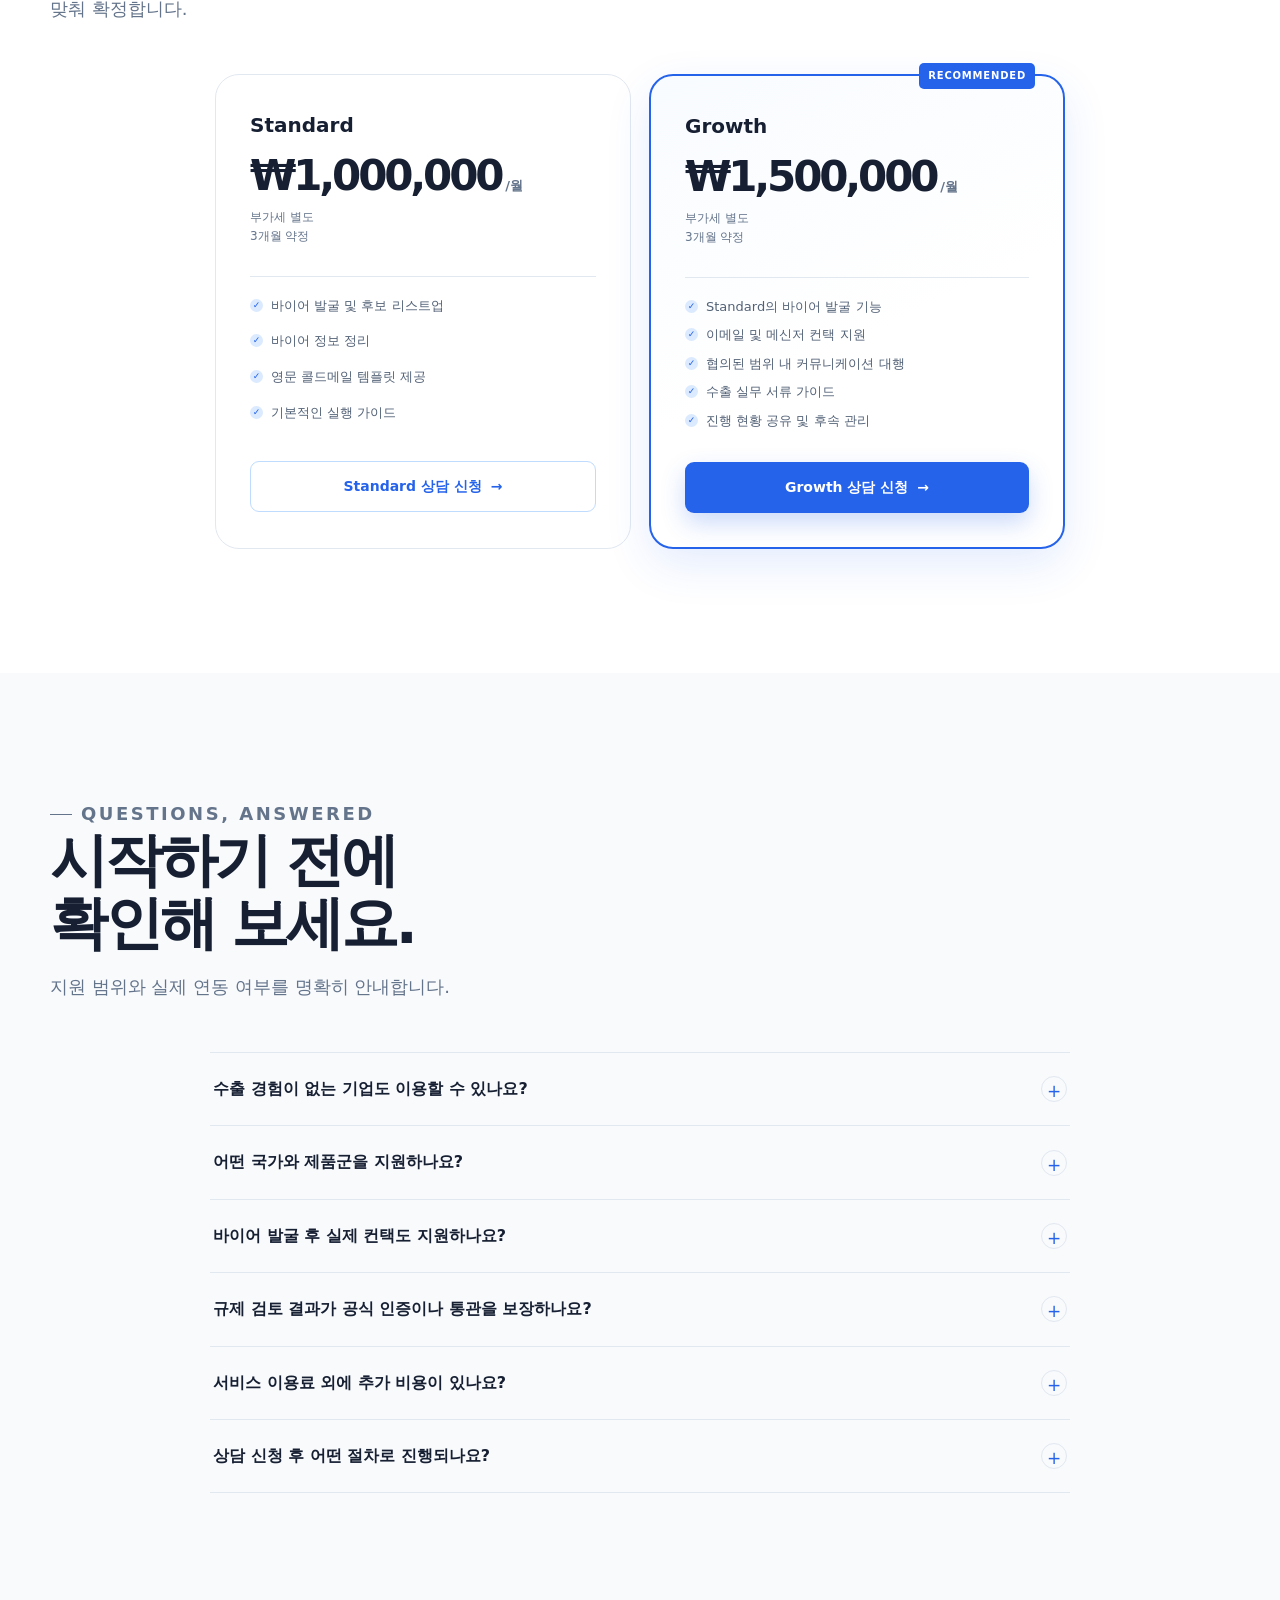
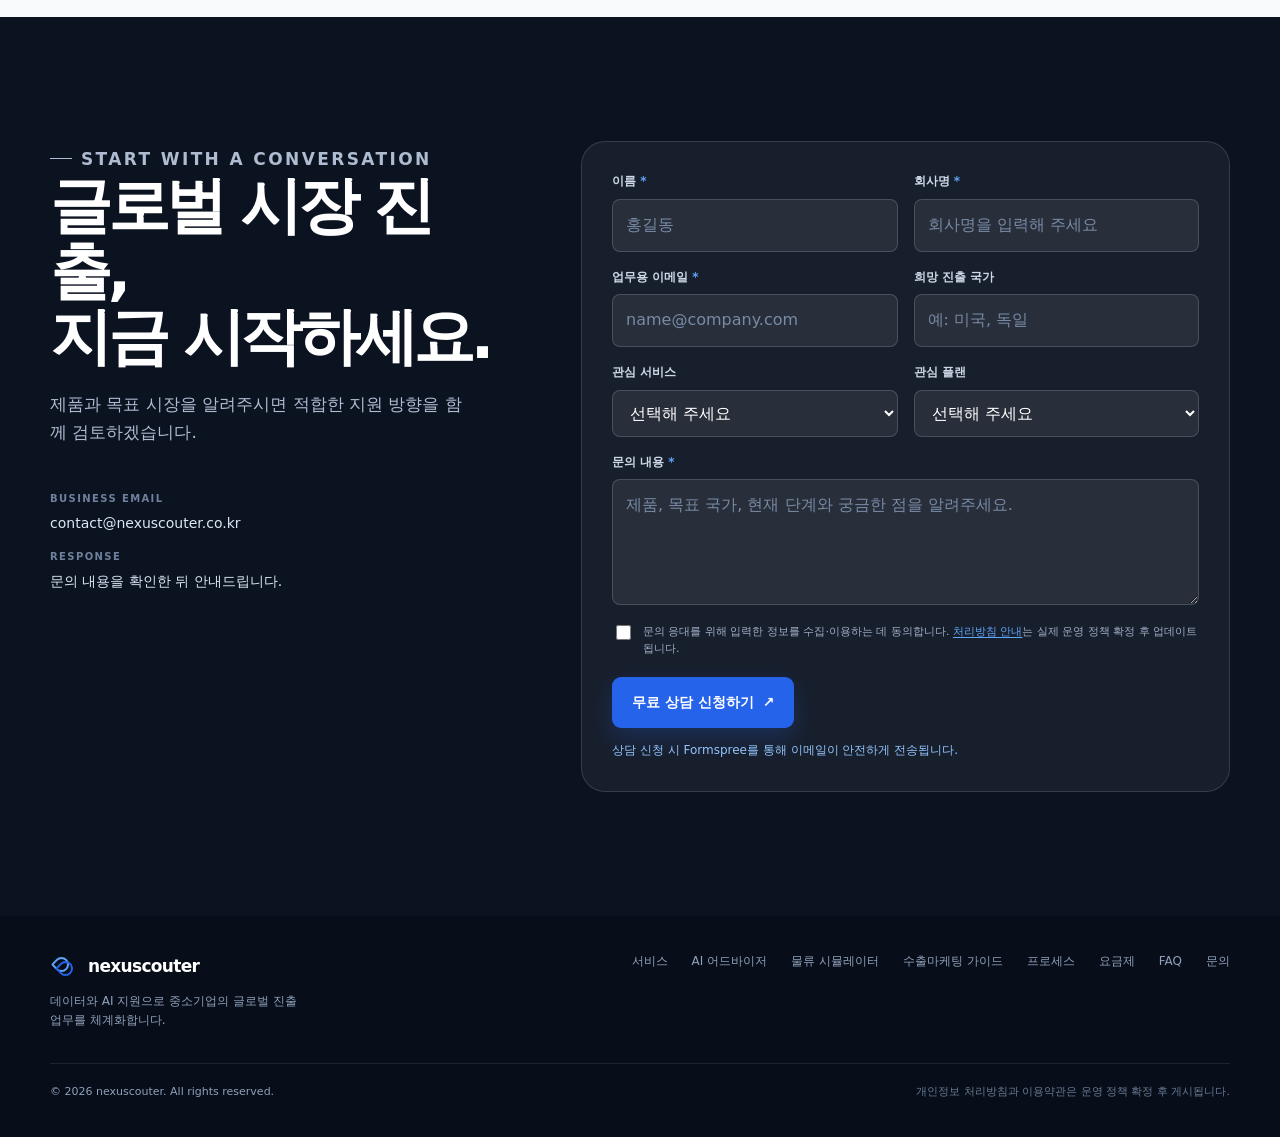
==== commit a29983b8: "Update index.html" ====
--- a/index.html
+++ b/index.html
@@ -36,7 +36,6 @@
           <h1 id="hero-title">글로벌 수출의 복잡함, <em>AI로 더 단순하게.</em></h1>
           <p class="hero-lead">바이어 발굴부터 글로벌 규제 검증, 아웃리치와 수출 실무까지. nexuscouter가 데이터와 AI 자동화로 기업의 해외 진출을 지원합니다.</p>
           
-          <!-- 버튼 그룹: 3개의 앱 실행 버튼을 보기 좋게 나란히 배치 -->
           <div class="hero-actions" style="display: flex; flex-direction: column; gap: 0.75rem; align-items: flex-start;">
             <div style="display: flex; gap: 0.75rem; flex-wrap: wrap;">
               <a class="btn btn--primary" href="#contact">무료 상담 신청 <span aria-hidden="true">↗</span></a>
@@ -78,6 +77,172 @@
         </div>
       </div>
     </section>
+
+    <section class="section" aria-labelledby="problem-title">
+      <div class="container">
+        <div class="section-heading reveal"><p class="eyebrow">The export gap</p><h2 id="problem-title">수출의 모든 단계,<br>더 이상 혼자 해결하지 마세요.</h2><p>해외 진출의 병목을 업무 단위로 나누고, 확인해야 할 정보와 다음 액션을 한눈에 정리합니다.</p></div>
+        <div class="problem-grid">
+          <article class="problem-card reveal"><span class="problem-number">01 / DISCOVER</span><h3>검증된 해외 바이어를 찾기 어렵다.</h3><p>검색 결과를 넘어 품목과 시장에 맞는 후보를 구조화해 비교할 수 있도록 지원합니다.</p><span class="problem-result">후보 탐색 기준을 명확하게</span></article>
+          <article class="problem-card reveal"><span class="problem-number">02 / VERIFY</span><h3>국가별 규제와 인증 요건을 파악하기 어렵다.</h3><p>공식 출처 기반으로 확인할 항목을 정리하고, 제품·국가별 검토 범위를 구분합니다.</p><span class="problem-result">확인해야 할 정보부터 정리</span></article>
+          <article class="problem-card reveal"><span class="problem-number">03 / EXECUTE</span><h3>수출 실무를 처리할 전문 인력이 부족하다.</h3><p>아웃리치, 물류, 원가, 지원사업 탐색을 실행 가능한 체크리스트로 연결합니다.</p><span class="problem-result">다음 실행을 놓치지 않게</span></article>
+        </div>
+      </div>
+    </section>
+
+    <section class="section section--muted" id="services" aria-labelledby="services-title">
+      <div class="container">
+        <div class="section-heading reveal"><p class="eyebrow">One connected workflow</p><h2 id="services-title">수출 실무를 움직이는<br>5가지 핵심 서비스.</h2><p>확인되지 않은 자동화를 약속하는 대신, 기업의 현재 단계에서 필요한 정보와 실행을 함께 설계합니다.</p></div>
+        <div class="service-grid">
+          <article class="service-card reveal"><div class="service-icon" aria-hidden="true"><svg viewBox="0 0 24 24"><circle cx="11" cy="11" r="6.5"></circle><path d="m16 16 5 5M11 8v6M8 11h6"></path></svg></div><h3>데이터 기반<br>바이어 발굴</h3><p>막연한 바이어 검색에서 벗어나, 유력 후보를 비교 가능한 정보로 정리합니다.</p><ul class="feature-list"><li>세관 수입 이력 기반 탐색 지원</li><li>품목·시장별 후보 리스트업</li><li>기업 및 거래 정보 요약</li></ul></article>
+          <article class="service-card reveal"><div class="service-icon" aria-hidden="true"><svg viewBox="0 0 24 24"><path d="M4 18V6m0 12h16M8 14l3-3 3 2 5-6"></path><path d="M17 7h2v2"></path></svg></div><h3>AI 아웃리치<br>자동화</h3><p>바이어별 메시지 초안부터 후속 연락 계획까지 체계적으로 관리합니다.</p><ul class="feature-list"><li>타깃별 영문 콜드메일 초안</li><li>제품·시장별 메시지 개인화</li><li>후속 일정 및 진행 현황</li></ul></article>
+          <article class="service-card reveal"><div class="service-icon" aria-hidden="true"><svg viewBox="0 0 24 24"><path d="M12 3 4.5 6v5.5c0 4.3 3.1 7.8 7.5 9.5 4.4-1.7 7.5-5.2 7.5-9.5V6L12 3Z"></path><path d="m8.5 12 2.2 2.2 4.8-5"></path></svg></div><h3>글로벌 규제 및<br>인증 검증</h3><p>목표 시장의 규제 요건을 사전에 확인하고 수출 준비를 체계화합니다.</p><ul class="feature-list"><li>유럽 CosIng 정보 확인 지원</li><li>미국 FDA 관련 요건 확인 지원</li><li>제품별 규제 체크리스트</li></ul></article>
+          <article class="service-card reveal"><div class="service-icon" aria-hidden="true"><svg viewBox="0 0 24 24"><path d="M3 7h18M5 7v10h14V7M8 4v3m8-3v3M8 11h3m-3 3h5"></path></svg></div><h3>수출 물류 및<br>원가 계산</h3><p>물류와 거래 조건을 이해하고 수출 비용을 보다 명확하게 검토합니다.</p><ul class="feature-list"><li>CBM 및 적재량 추정</li><li>인코텀즈 조건별 비용 항목</li><li>사용자 입력 기반 비용 시뮬레이션</li></ul></article>
+          <article class="service-card reveal"><div class="service-icon" aria-hidden="true"><svg viewBox="0 0 24 24"><path d="M5 21V5m0 0h12l-2.5 3L17 11H5"></path><path d="M9 15h8m-4-3v6"></path></svg></div><h3>정부지원사업<br>큐레이션</h3><p>기업의 수출 단계에 맞는 지원 기회를 더 체계적으로 탐색합니다.</p><ul class="feature-list"><li>수출 바우처·시장 진출 정보</li><li>기업 조건별 탐색 기준</li><li>공식 공고 링크 확인</li></ul></article>
+        </div>
+        <div class="service-note reveal"><strong>범위 안내</strong><span>규제 검토는 제품 분류와 국가별 규정에 따라 확인할 내용을 정리하는 지원이며, 법률 자문·공식 인증·통관 보장을 의미하지 않습니다. 실시간 데이터나 실제 발송 API가 연결되지 않은 화면은 예시 UI입니다.</span></div>
+      </div>
+    </section>
+
+    <section class="section section--muted" aria-labelledby="tool-title">
+      <div class="container tool-panel tool-panel--wide">
+        <div class="tool-copy reveal">
+          <p class="eyebrow">Quick calculator</p>
+          <h2 id="tool-title">간편 CBM 계산기</h2>
+          <p>박스 규격과 수량을 입력하여 대략적인 부피(CBM)를 간편하게 확인하실 수 있습니다.</p>
+        </div>
+        <div class="tool-card tool-card--wide reveal">
+          <div class="tool-card-heading">
+            <h3>부피 참고 계산</h3>
+            <span class="unit-note">단위: mm / 박스</span>
+          </div>
+          <div class="sub-calculator" style="margin-top: 0;">
+            <div class="calc-grid">
+              <div class="calc-field">
+                <label for="calc-length">박스 길이</label>
+                <input id="calc-length" data-cbm-input type="number" min="0" value="400">
+              </div>
+              <div class="calc-field">
+                <label for="calc-width">박스 너비</label>
+                <input id="calc-width" data-cbm-input type="number" min="0" value="300">
+              </div>
+              <div class="calc-field">
+                <label for="calc-height">박스 높이</label>
+                <input id="calc-height" data-cbm-input type="number" min="0" value="250">
+              </div>
+              <div class="calc-field">
+                <label for="calc-quantity">박스 수량</label>
+                <input id="calc-quantity" data-cbm-input type="number" min="0" value="20">
+              </div>
+            </div>
+            <div class="calc-result" style="margin-top: 1rem;">
+              <span>참고 부피</span>
+              <strong data-cbm-output>0.600 CBM</strong>
+            </div>
+            <p class="calc-footnote" style="margin-top: 0.5rem;">CBM은 물류 견적 및 참고용으로만 활용됩니다.</p>
+          </div>
+        </div>
+      </div>
+    </section>
+
+    <section class="process section section--navy" id="process" aria-labelledby="process-title">
+      <div class="container">
+        <div class="section-heading reveal"><p class="eyebrow">How we work</p><h2 id="process-title">상담부터 실행까지,<br>명확한 4단계.</h2><p>현재의 수출 단계와 목표 시장을 확인한 뒤, 합의된 범위 안에서 다음 액션을 설계합니다.</p></div>
+        <div class="process-grid">
+          <article class="process-step reveal"><div class="process-dot">01</div><h3>무료 상담</h3><p>제품, 목표 국가, 수출 단계와 현재 고민을 파악합니다.</p></article>
+          <article class="process-step reveal"><div class="process-dot">02</div><h3>맞춤 전략 설계</h3><p>제품과 시장에 맞는 바이어 발굴 및 지원 범위를 정의합니다.</p></article>
+          <article class="process-step reveal"><div class="process-dot">03</div><h3>데이터 기반 실행</h3><p>합의된 범위에 따라 탐색, 아웃리치, 규제 검토 및 실무 지원을 진행합니다.</p></article>
+          <article class="process-step reveal"><div class="process-dot">04</div><h3>결과 공유 및 후속 관리</h3><p>확인된 정보와 진행 현황을 공유하고 다음 방향을 논의합니다.</p></article>
+        </div>
+      </div>
+    </section>
+
+    <section class="section" id="pricing" aria-labelledby="pricing-title">
+      <div class="container">
+        <div class="section-heading reveal"><p class="eyebrow">Plans for your stage</p><h2 id="pricing-title">우리 기업의 수출 단계에<br>맞는 플랜을 선택하세요.</h2><p>모든 플랜은 3개월 약정을 기준으로 하며, 상세 범위는 상담 후 기업 상황에 맞춰 확정합니다.</p></div>
+        <div class="pricing-grid">
+          <article class="price-card reveal"><h3>Standard</h3><p class="price">₩1,000,000<small>/월</small></p><p class="price-note">부가세 별도<br>3개월 약정</p><ul class="feature-list"><li>바이어 발굴 및 후보 리스트업</li><li>바이어 정보 정리</li><li>영문 콜드메일 템플릿 제공</li><li>기본적인 실행 가이드</li></ul><a class="btn btn--outline" data-plan="Standard" href="#contact">Standard 상담 신청 <span>→</span></a></article>
+          <article class="price-card price-card--featured reveal"><span class="recommend">Recommended</span><h3>Growth</h3><p class="price">₩1,500,000<small>/월</small></p><p class="price-note">부가세 별도<br>3개월 약정</p><ul class="feature-list"><li>Standard의 바이어 발굴 기능</li><li>이메일 및 메신저 컨택 지원</li><li>협의된 범위 내 커뮤니케이션 대행</li><li>수출 실무 서류 가이드</li><li>진행 현황 공유 및 후속 관리</li></ul><a class="btn btn--primary" data-plan="Growth" href="#contact">Growth 상담 신청 <span>→</span></a></article>
+        </div>
+      </div>
+    </section>
+
+    <section class="section section--muted" id="faq" aria-labelledby="faq-title">
+      <div class="container">
+        <div class="section-heading reveal"><p class="eyebrow">Questions, answered</p><h2 id="faq-title">시작하기 전에<br>확인해 보세요.</h2><p>지원 범위와 실제 연동 여부를 명확히 안내합니다.</p></div>
+        <div class="faq-list">
+          <div class="accordion-item reveal"><button class="accordion-trigger" type="button" aria-expanded="false" aria-controls="faq-1">수출 경험이 없는 기업도 이용할 수 있나요?</button><div class="accordion-panel" id="faq-1">네. 제품과 목표 시장, 현재 준비 단계부터 확인해 필요한 업무를 나누어 상담합니다. 초기 기업은 모든 기능을 한 번에 도입하기보다 우선순위를 정해 시작할 수 있습니다.</div></div>
+          <div class="accordion-item reveal"><button class="accordion-trigger" type="button" aria-expanded="false" aria-controls="faq-2">어떤 국가와 제품군을 지원하나요?</button><div class="accordion-panel" id="faq-2">지원 가능 범위는 제품 분류와 목표 국가에 따라 달라집니다. 상담 시 제품 정보와 진출 희망 국가를 알려주시면 확인 가능한 범위와 추가 검토가 필요한 내용을 구분해 안내합니다.</div></div>
+          <div class="accordion-item reveal"><button class="accordion-trigger" type="button" aria-expanded="false" aria-controls="faq-3">바이어 발굴 후 실제 컨택도 지원하나요?</button><div class="accordion-panel" id="faq-3">플랜과 협의된 범위에 따라 영문 메시지 초안, 컨택 지원 또는 커뮤니케이션 대행을 검토할 수 있습니다. 실제 이메일 자동 발송 API가 연결되지 않은 경우 자동 발송 완료로 표시하지 않습니다.</div></div>
+          <div class="accordion-item reveal"><button class="accordion-trigger" type="button" aria-expanded="false" aria-controls="faq-4">규제 검토 결과가 공식 인증이나 통관을 보장하나요?</button><div class="accordion-panel" id="faq-4">아닙니다. 제공되는 검토는 공식 출처를 기반으로 확인 항목을 정리하는 지원이며, 법률 자문·공식 인증·통관 승인을 보장하지 않습니다. 최종 판단은 해당 국가의 공식 기관과 전문 자문을 통해 확인해야 합니다.</div></div>
+          <div class="accordion-item reveal"><button class="accordion-trigger" type="button" aria-expanded="false" aria-controls="faq-5">서비스 이용료 외에 추가 비용이 있나요?</button><div class="accordion-panel" id="faq-5">외부 데이터, 번역, 운송, 인증, 광고 등 별도 서비스가 필요한 경우 비용과 범위를 상담 과정에서 별도로 확인합니다. 확정되지 않은 비용은 사전에 단정하지 않습니다.</div></div>
+          <div class="accordion-item reveal"><button class="accordion-trigger" type="button" aria-expanded="false" aria-controls="faq-6">상담 신청 후 어떤 절차로 진행되나요?</button><div class="accordion-panel" id="faq-6">문의 내용을 확인한 뒤 제품·목표 시장·수출 단계에 대해 상담하고, 필요한 지원 범위와 다음 실행을 협의합니다. 상담 신청만으로 계약이나 비용이 발생하지는 않습니다.</div></div>
+        </div>
+      </div>
+    </section>
+
+    <section class="contact-section section" id="contact" aria-labelledby="contact-title">
+      <div class="container">
+        <div class="contact-copy reveal">
+          <p class="eyebrow">Start with a conversation</p>
+          <h2 id="contact-title">글로벌 시장 진출,<br>지금 시작하세요.</h2>
+          <p>제품과 목표 시장을 알려주시면 적합한 지원 방향을 함께 검토하겠습니다.</p>
+          <div class="contact-meta">
+            <div><small>Business email</small><a href="mailto:contact@nexuscouter.co.kr">contact@nexuscouter.co.kr</a></div>
+            <div><small>Response</small><span>문의 내용을 확인한 뒤 안내드립니다.</span></div>
+          </div>
+        </div>
+        
+        <form class="contact-form reveal" data-contact-form action="https://formspree.io/f/mwlvgjoo" method="POST">
+          <div class="form-grid">
+            <div class="field">
+              <label for="name">이름 <span>*</span></label>
+              <input id="name" name="name" type="text" required placeholder="홍길동">
+            </div>
+            <div class="field">
+              <label for="company">회사명 <span>*</span></label>
+              <input id="company" name="company" type="text" required placeholder="회사명을 입력해 주세요">
+            </div>
+            <div class="field">
+              <label for="email">업무용 이메일 <span>*</span></label>
+              <input id="email" name="email" type="email" required placeholder="name@company.com">
+            </div>
+            <div class="field">
+              <label for="country">희망 진출 국가</label>
+              <input id="country" name="country" type="text" placeholder="예: 미국, 독일">
+            </div>
+            <div class="field">
+              <label for="service">관심 서비스</label>
+              <select id="service" name="service">
+                <option value="">선택해 주세요</option>
+                <option>바이어 발굴</option>
+                <option>AI 아웃리치</option>
+                <option>규제 및 인증 검토</option>
+                <option>물류 및 원가 계산</option>
+                <option>정부지원사업 큐레이션</option>
+              </select>
+            </div>
+            <div class="field">
+              <label for="plan">관심 플랜</label>
+              <select id="plan" name="plan">
+                <option value="">선택해 주세요</option>
+                <option>Standard</option>
+                <option>Growth</option>
+              </select>
+            </div>
+            <div class="field field--full">
+              <label for="message">문의 내용 <span>*</span></label>
+              <textarea id="message" name="message" required placeholder="제품, 목표 국가, 현재 단계와 궁금한 점을 알려주세요."></textarea>
+            </div>
+          </div>
+          <label class="consent">
+            <input type="checkbox" name="consent" required>
+            <span>문의 응대를 위해 입력한 정보를 수집·이용하는 데 동의합니다. <a href="#footer">처리방침 안내</a>는 실제 운영 정책 확정 후 업데이트됩니다.</span>
+          </label>
+          <button class="btn btn--primary" type="submit">무료 상담 신청하기 <span>↗</span></button>
+          <p class="form-status" role="status">상담 신청 시 Formspree를 통해 이메일이 안전하게 전송됩니다.</p>
+        </form>
+      </div>
+    </section>
   </main>
 
   <footer class="site-footer" id="footer">
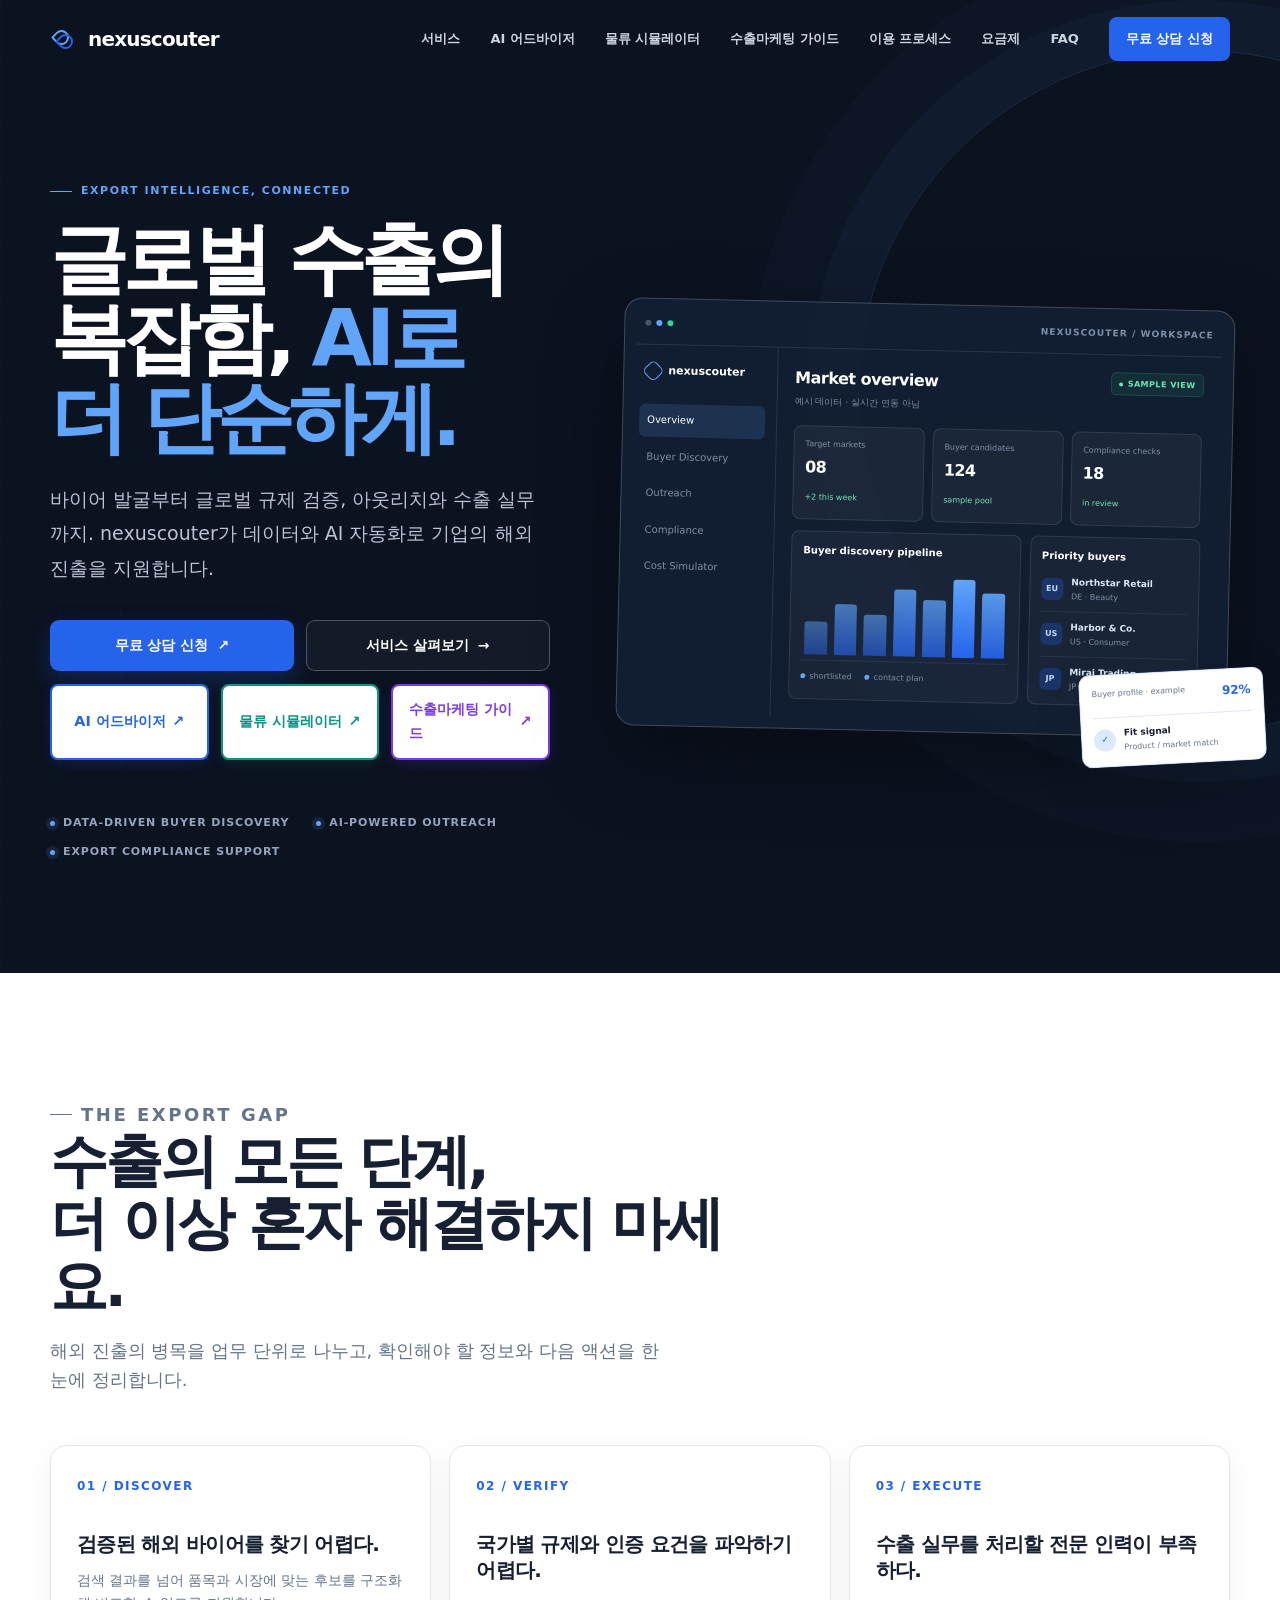
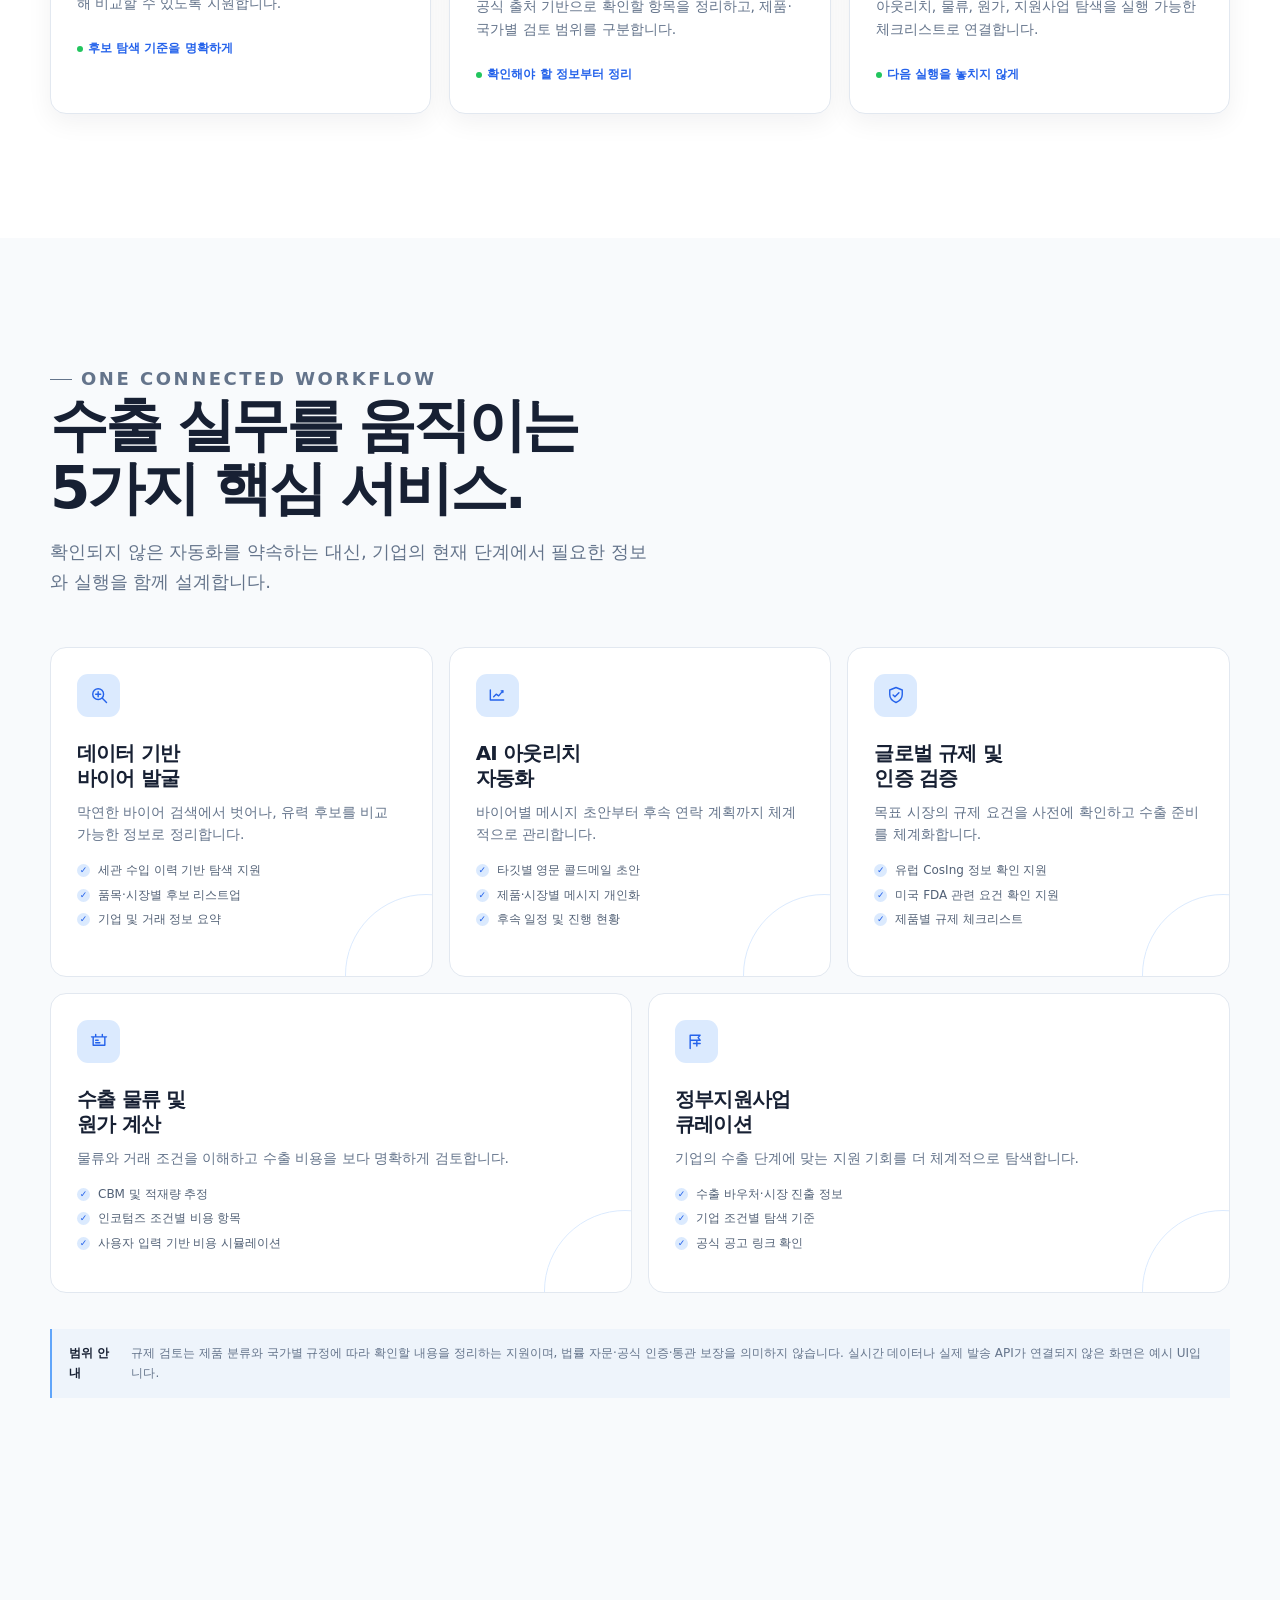
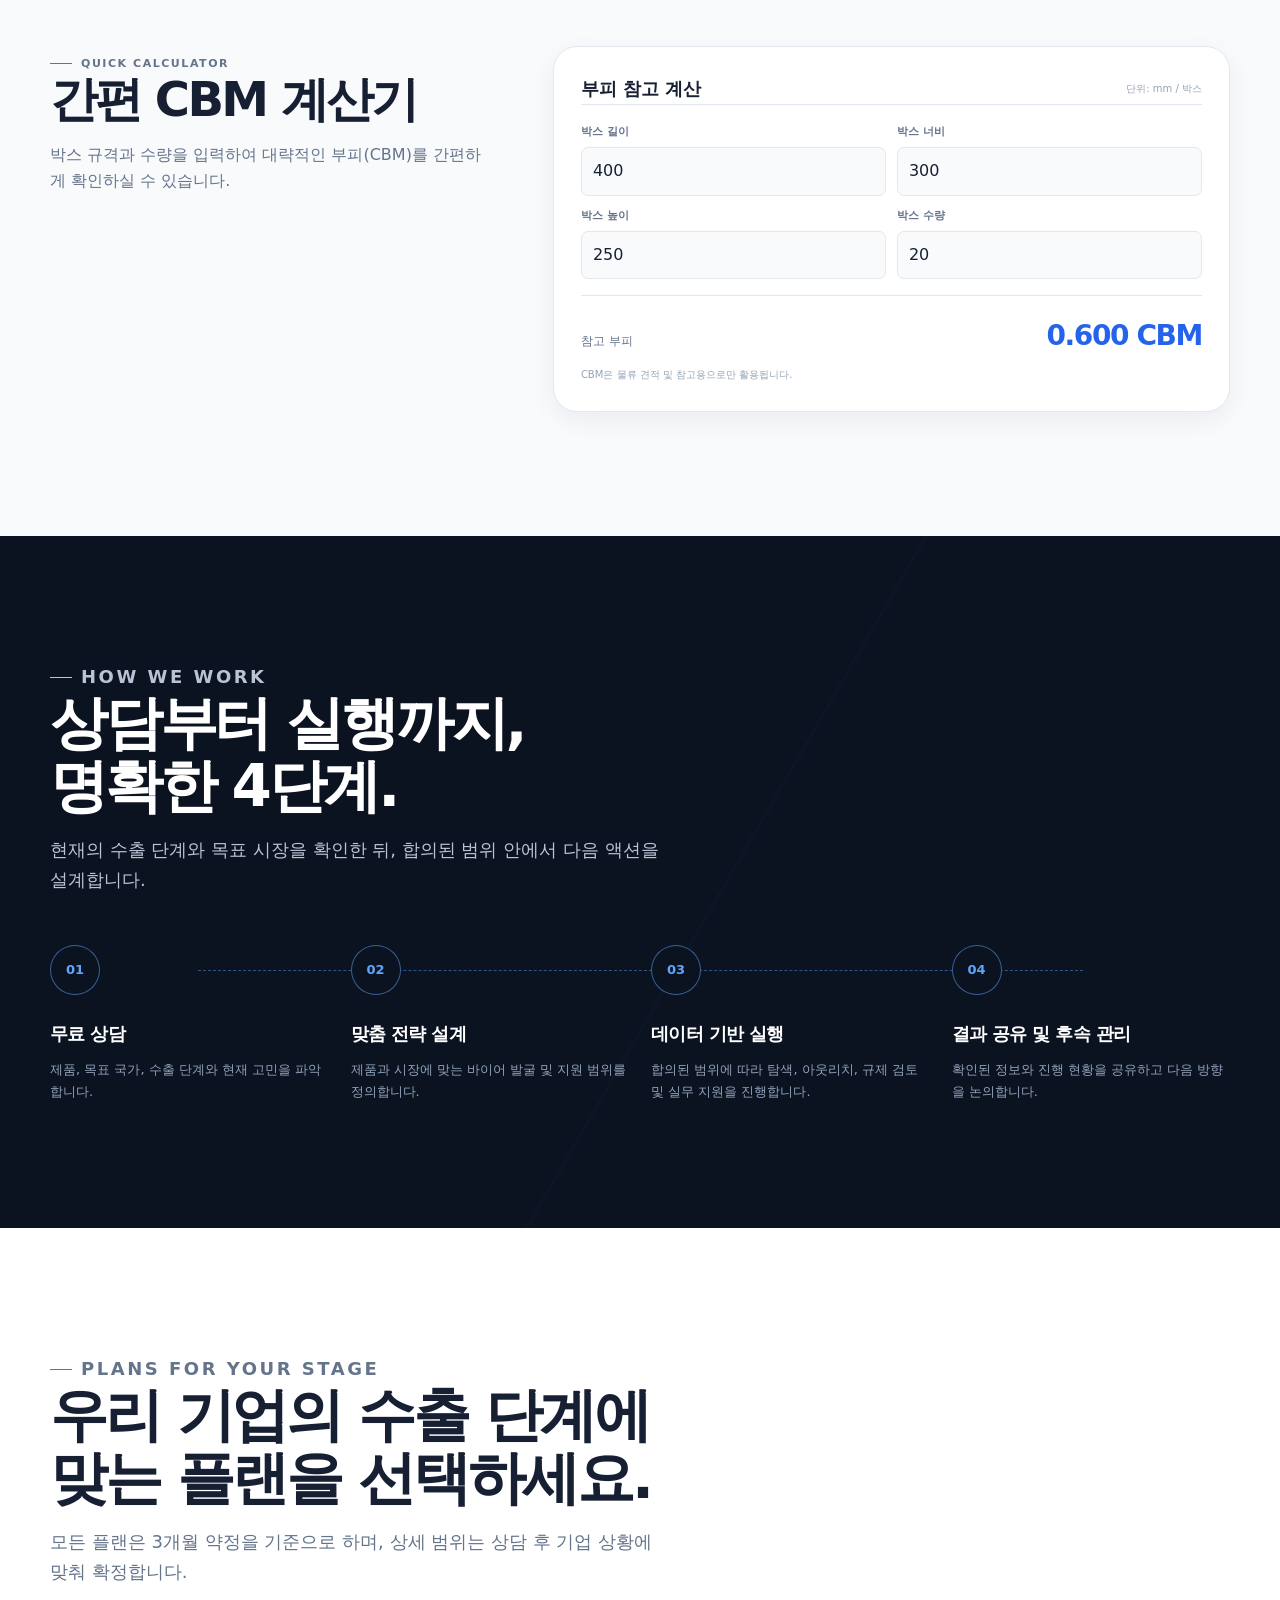
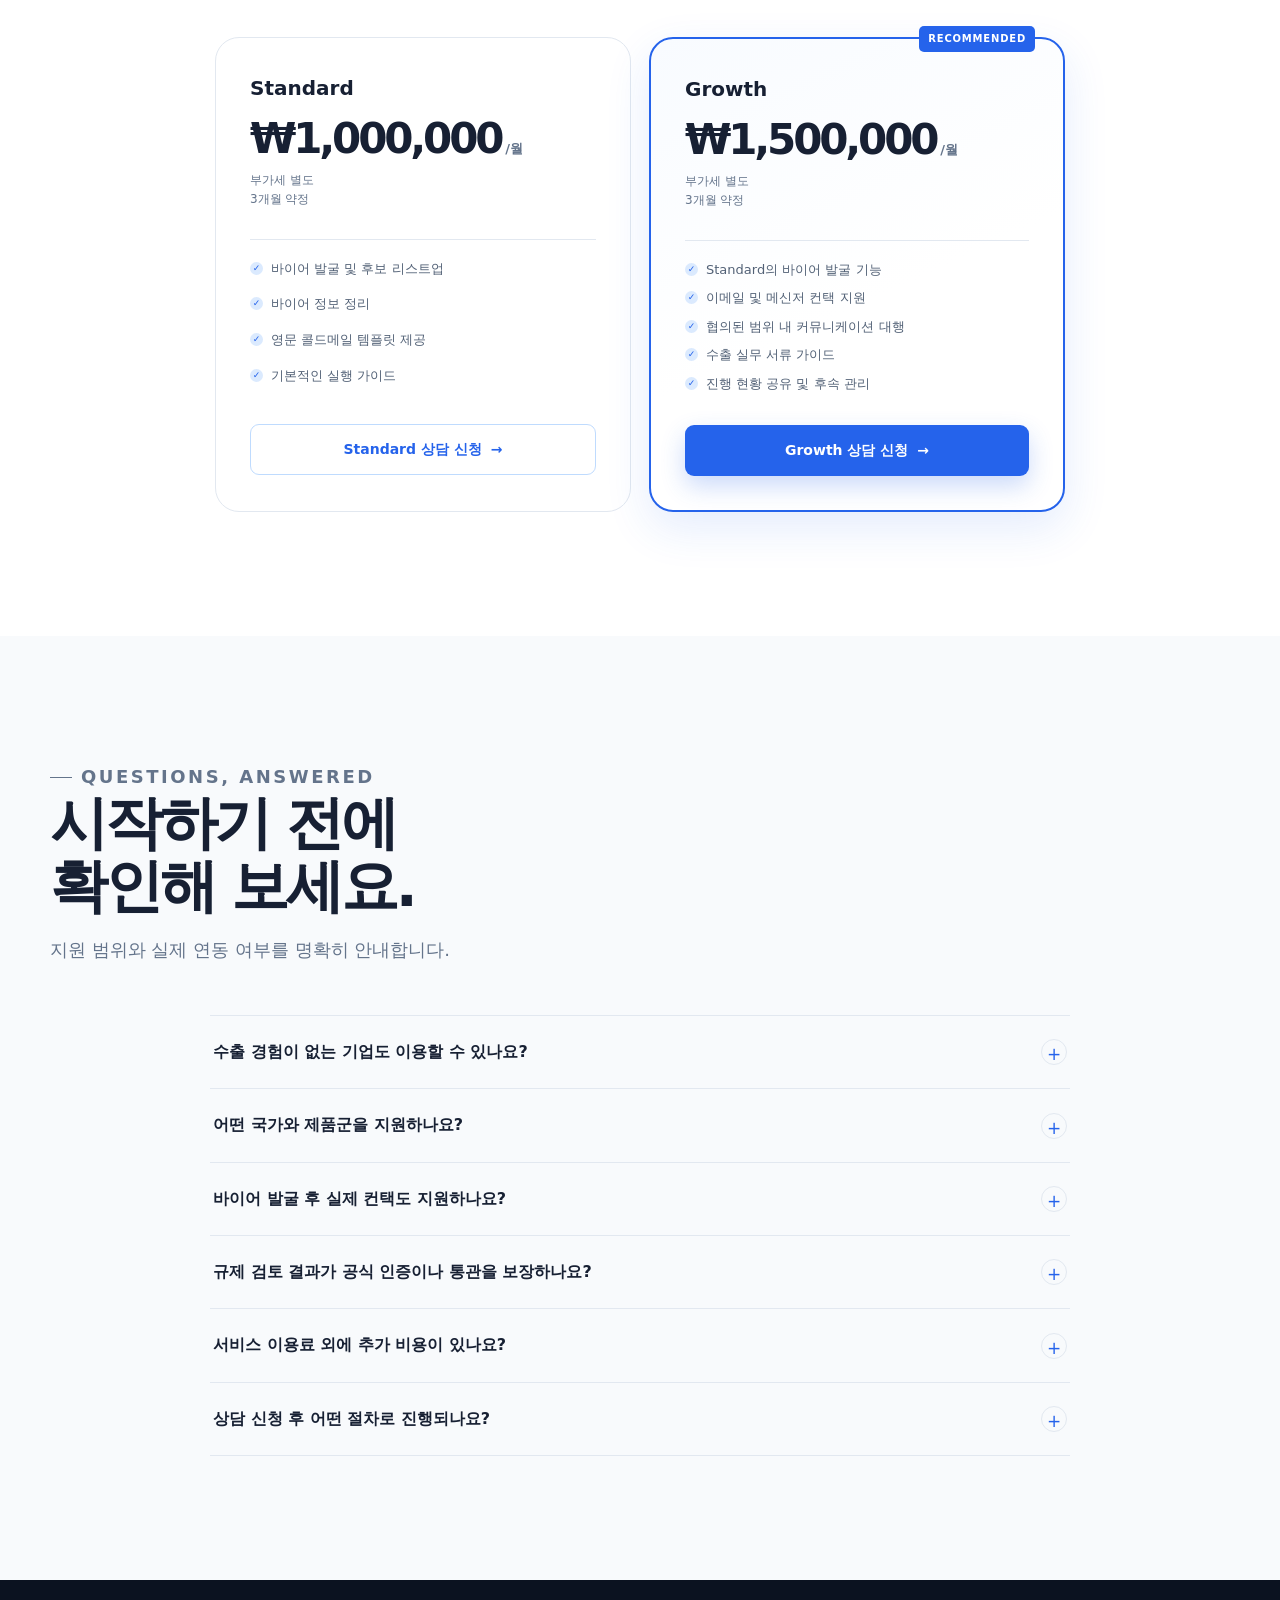
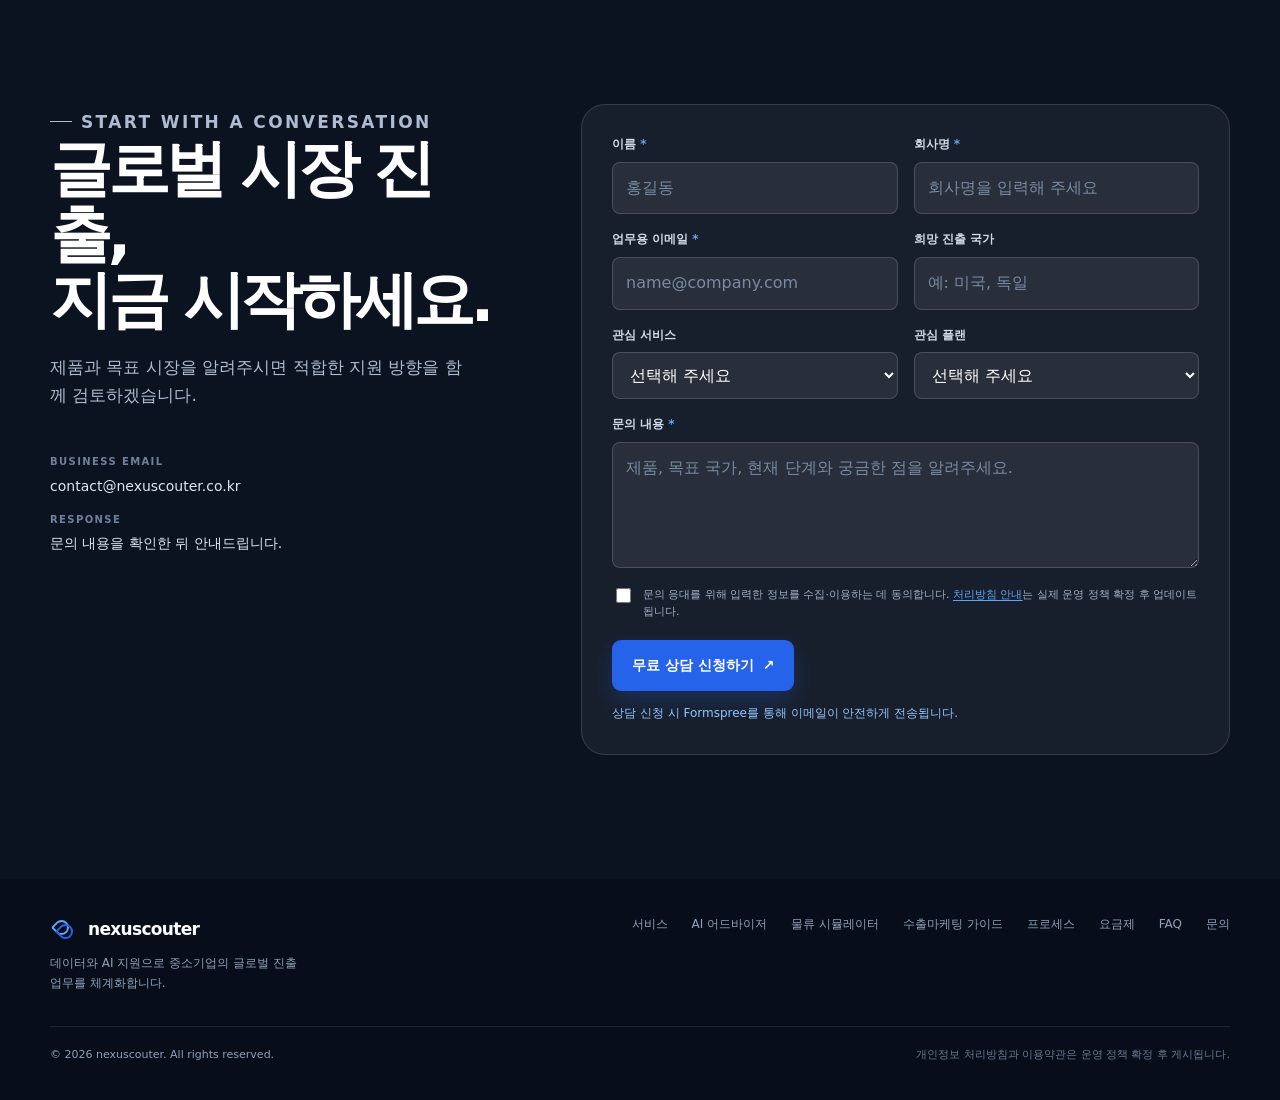
==== commit e0f315bd: "Update index.html" ====
--- a/index.html
+++ b/index.html
@@ -18,7 +18,8 @@
         <a href="#services">서비스</a>
         <a href="https://nexuscouter-landing-gwxnabqmzrxlfmsk4yata5.streamlit.app/" target="_blank" rel="noopener noreferrer">AI 어드바이저</a>
         <a href="https://nexuscouter-landing-co9cxcy9fjydsbw8hy729s.streamlit.app/" target="_blank" rel="noopener noreferrer">물류 시뮬레이터</a>
-        <a href="https://nexuscouter-landing-lntlrovwsdryyusqrtj8c7.streamlit.app/" target="_blank" rel="noopener noreferrer" style="color: #7c3aed; font-weight: 600;">수출마케팅 가이드</a>
+        <!-- 상단 메뉴 색상을 다른 메뉴와 동일한 흰색으로 통일 -->
+        <a href="https://nexuscouter-landing-lntlrovwsdryyusqrtj8c7.streamlit.app/" target="_blank" rel="noopener noreferrer">수출마케팅 가이드</a>
         <a href="#process">이용 프로세스</a>
         <a href="#pricing">요금제</a>
         <a href="#faq">FAQ</a>
@@ -36,20 +37,21 @@
           <h1 id="hero-title">글로벌 수출의 복잡함, <em>AI로 더 단순하게.</em></h1>
           <p class="hero-lead">바이어 발굴부터 글로벌 규제 검증, 아웃리치와 수출 실무까지. nexuscouter가 데이터와 AI 자동화로 기업의 해외 진출을 지원합니다.</p>
           
-          <div class="hero-actions" style="display: flex; flex-direction: column; gap: 0.75rem; align-items: flex-start;">
-            <div style="display: flex; gap: 0.75rem; flex-wrap: wrap;">
-              <a class="btn btn--primary" href="#contact">무료 상담 신청 <span aria-hidden="true">↗</span></a>
-              <a class="btn btn--ghost" href="#services">서비스 살펴보기 <span aria-hidden="true">→</span></a>
-            </div>
-            <div style="display: flex; gap: 0.75rem; flex-wrap: wrap;">
-              <a class="btn" href="https://nexuscouter-landing-gwxnabqmzrxlfmsk4yata5.streamlit.app/" target="_blank" rel="noopener noreferrer" style="border: 2px solid #2563eb; background-color: #ffffff; color: #2563eb; font-weight: 600; padding: 0.75rem 1.25rem; border-radius: 8px; box-shadow: 0 4px 12px rgba(37, 99, 235, 0.15); transition: all 0.2s ease; display: inline-flex; align-items: center; gap: 0.5rem; text-decoration: none;">
-                AI 해외마케팅 어드바이저 실행 <span aria-hidden="true">↗</span>
+          <!-- 버튼 그룹: 크기와 비율을 통일하여 보기 좋게 정렬 -->
+          <div class="hero-actions" style="display: flex; flex-direction: column; gap: 0.85rem; width: 100%; max-width: 520px;">
+            <div style="display: flex; gap: 0.75rem; width: 100%;">
+              <a class="btn btn--primary" href="#contact" style="flex: 1; text-align: center; justify-content: center;">무료 상담 신청 <span aria-hidden="true">↗</span></a>
+              <a class="btn btn--ghost" href="#services" style="flex: 1; text-align: center; justify-content: center;">서비스 살펴보기 <span aria-hidden="true">→</span></a>
+            </div>
+            <div style="display: flex; gap: 0.75rem; width: 100%; flex-wrap: wrap;">
+              <a class="btn" href="https://nexuscouter-landing-gwxnabqmzrxlfmsk4yata5.streamlit.app/" target="_blank" rel="noopener noreferrer" style="flex: 1; min-width: 150px; border: 2px solid #2563eb; background-color: #ffffff; color: #2563eb; font-weight: 600; padding: 0.75rem 1rem; border-radius: 8px; box-shadow: 0 4px 12px rgba(37, 99, 235, 0.15); transition: all 0.2s ease; display: inline-flex; align-items: center; justify-content: center; gap: 0.4rem; text-decoration: none; font-size: 0.9rem;">
+                AI 어드바이저 <span aria-hidden="true">↗</span>
               </a>
-              <a class="btn" href="https://nexuscouter-landing-co9cxcy9fjydsbw8hy729s.streamlit.app/" target="_blank" rel="noopener noreferrer" style="border: 2px solid #0d9488; background-color: #ffffff; color: #0d9488; font-weight: 600; padding: 0.75rem 1.25rem; border-radius: 8px; box-shadow: 0 4px 12px rgba(13, 148, 136, 0.15); transition: all 0.2s ease; display: inline-flex; align-items: center; gap: 0.5rem; text-decoration: none;">
-                물류 시뮬레이터 실행 <span aria-hidden="true">↗</span>
+              <a class="btn" href="https://nexuscouter-landing-co9cxcy9fjydsbw8hy729s.streamlit.app/" target="_blank" rel="noopener noreferrer" style="flex: 1; min-width: 150px; border: 2px solid #0d9488; background-color: #ffffff; color: #0d9488; font-weight: 600; padding: 0.75rem 1rem; border-radius: 8px; box-shadow: 0 4px 12px rgba(13, 148, 136, 0.15); transition: all 0.2s ease; display: inline-flex; align-items: center; justify-content: center; gap: 0.4rem; text-decoration: none; font-size: 0.9rem;">
+                물류 시뮬레이터 <span aria-hidden="true">↗</span>
               </a>
-              <a class="btn" href="https://nexuscouter-landing-lntlrovwsdryyusqrtj8c7.streamlit.app/" target="_blank" rel="noopener noreferrer" style="border: 2px solid #7c3aed; background-color: #ffffff; color: #7c3aed; font-weight: 600; padding: 0.75rem 1.25rem; border-radius: 8px; box-shadow: 0 4px 12px rgba(124, 58, 237, 0.15); transition: all 0.2s ease; display: inline-flex; align-items: center; gap: 0.5rem; text-decoration: none;">
-                수출마케팅 가이드 실행 <span aria-hidden="true">↗</span>
+              <a class="btn" href="https://nexuscouter-landing-lntlrovwsdryyusqrtj8c7.streamlit.app/" target="_blank" rel="noopener noreferrer" style="flex: 1; min-width: 150px; border: 2px solid #7c3aed; background-color: #ffffff; color: #7c3aed; font-weight: 600; padding: 0.75rem 1rem; border-radius: 8px; box-shadow: 0 4px 12px rgba(124, 58, 237, 0.15); transition: all 0.2s ease; display: inline-flex; align-items: center; justify-content: center; gap: 0.4rem; text-decoration: none; font-size: 0.9rem;">
+                수출마케팅 가이드 <span aria-hidden="true">↗</span>
               </a>
             </div>
           </div>
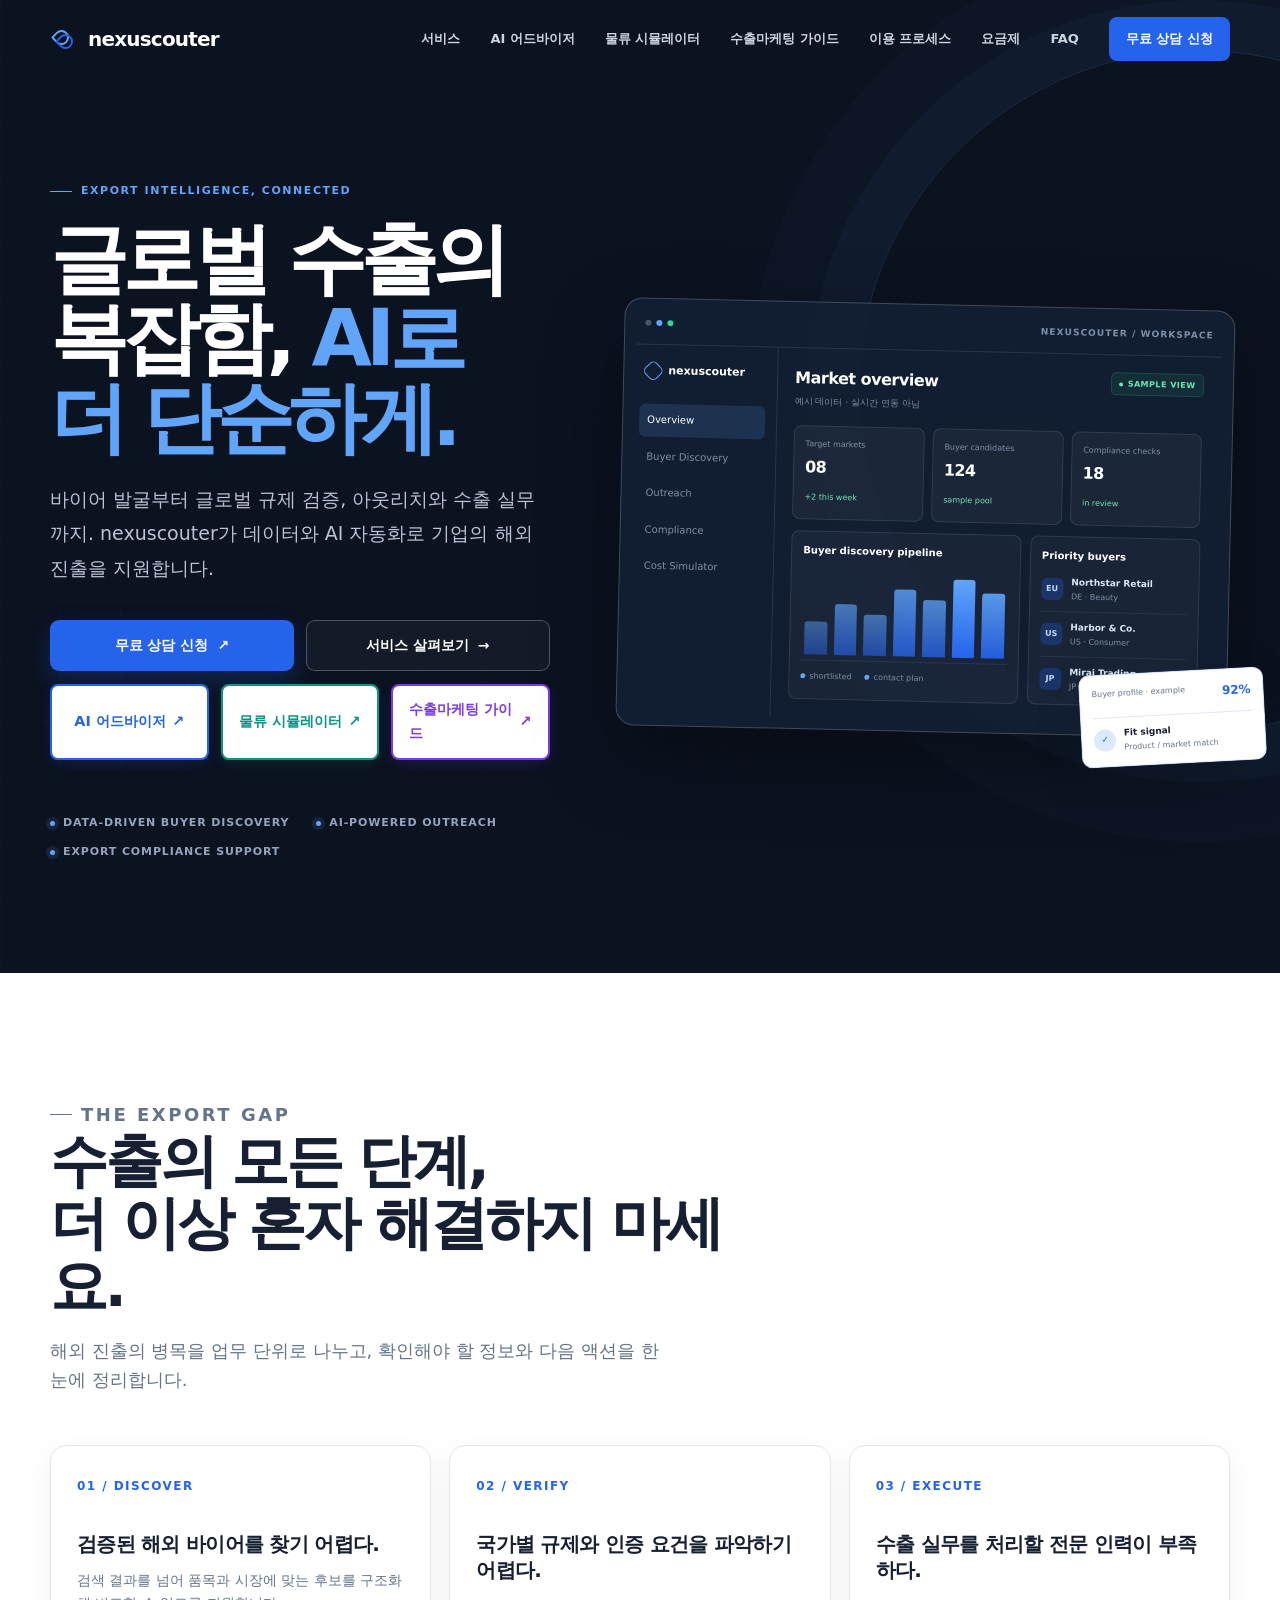
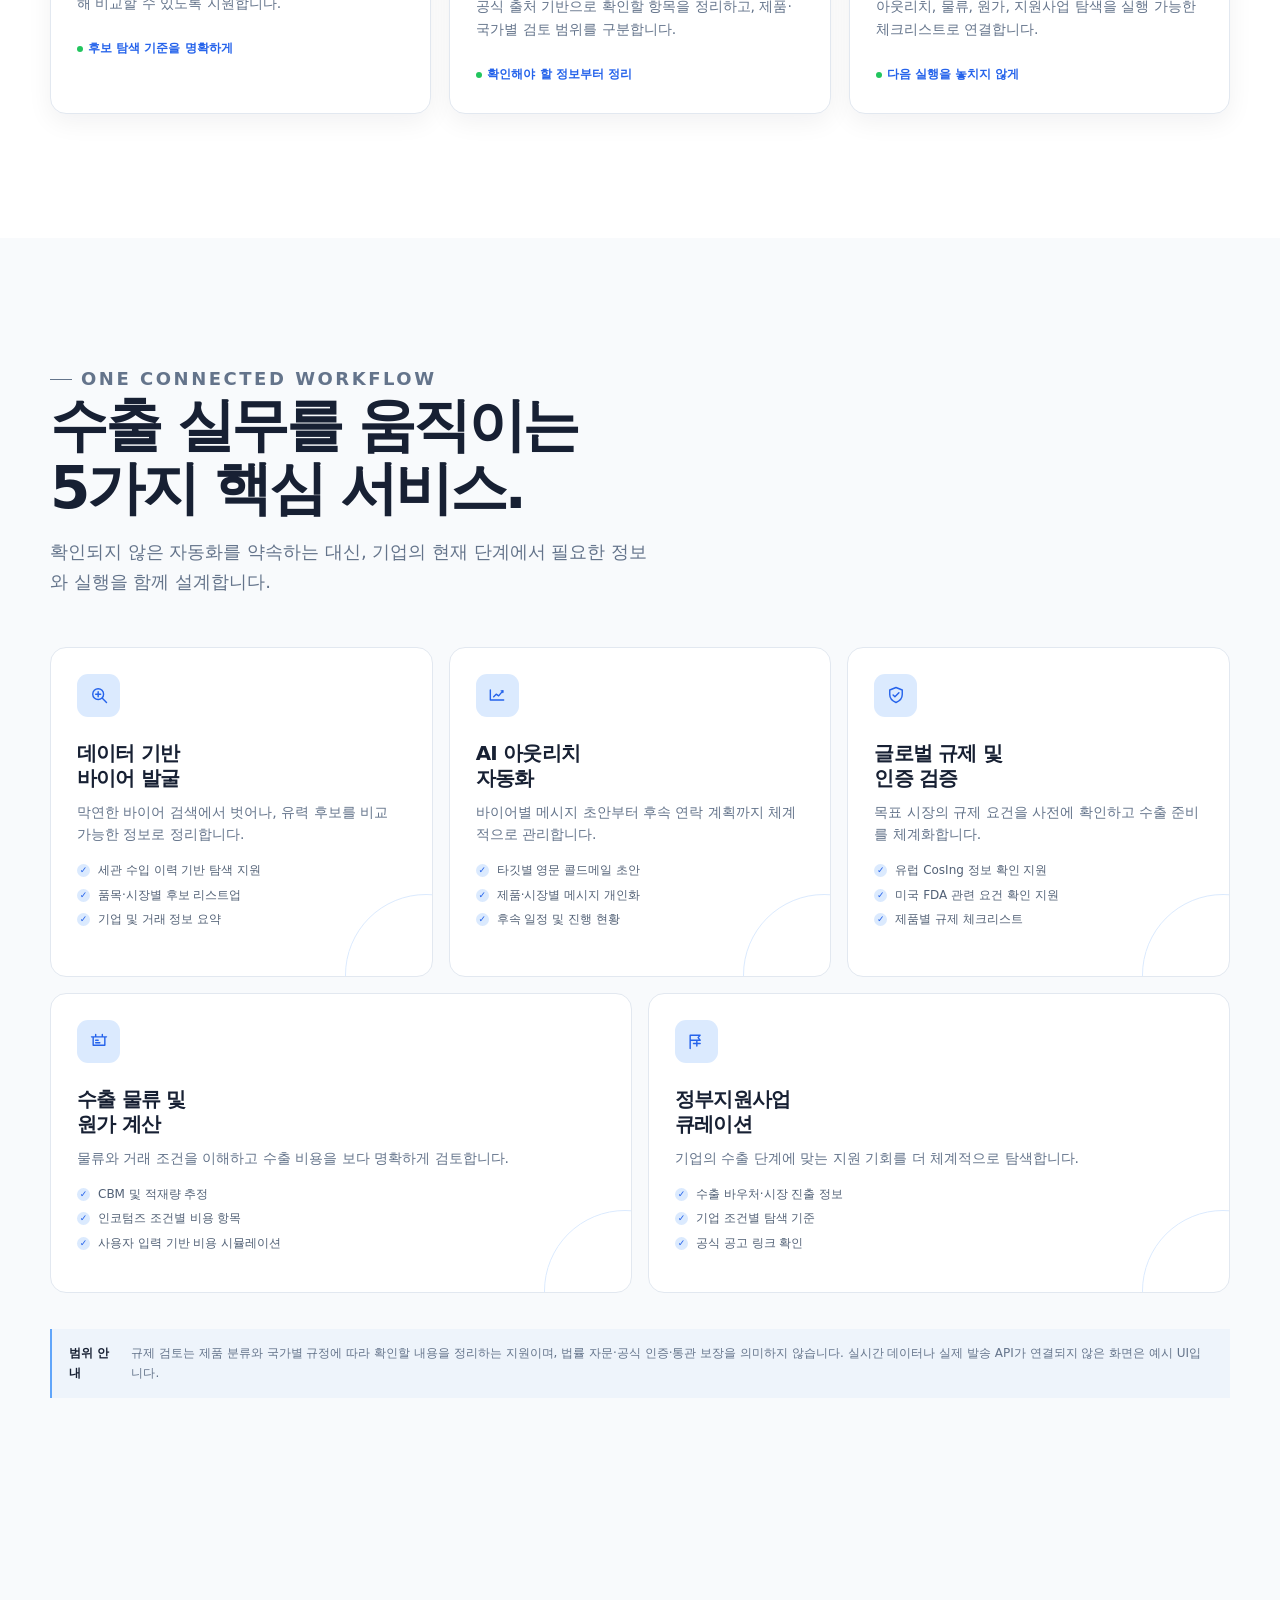
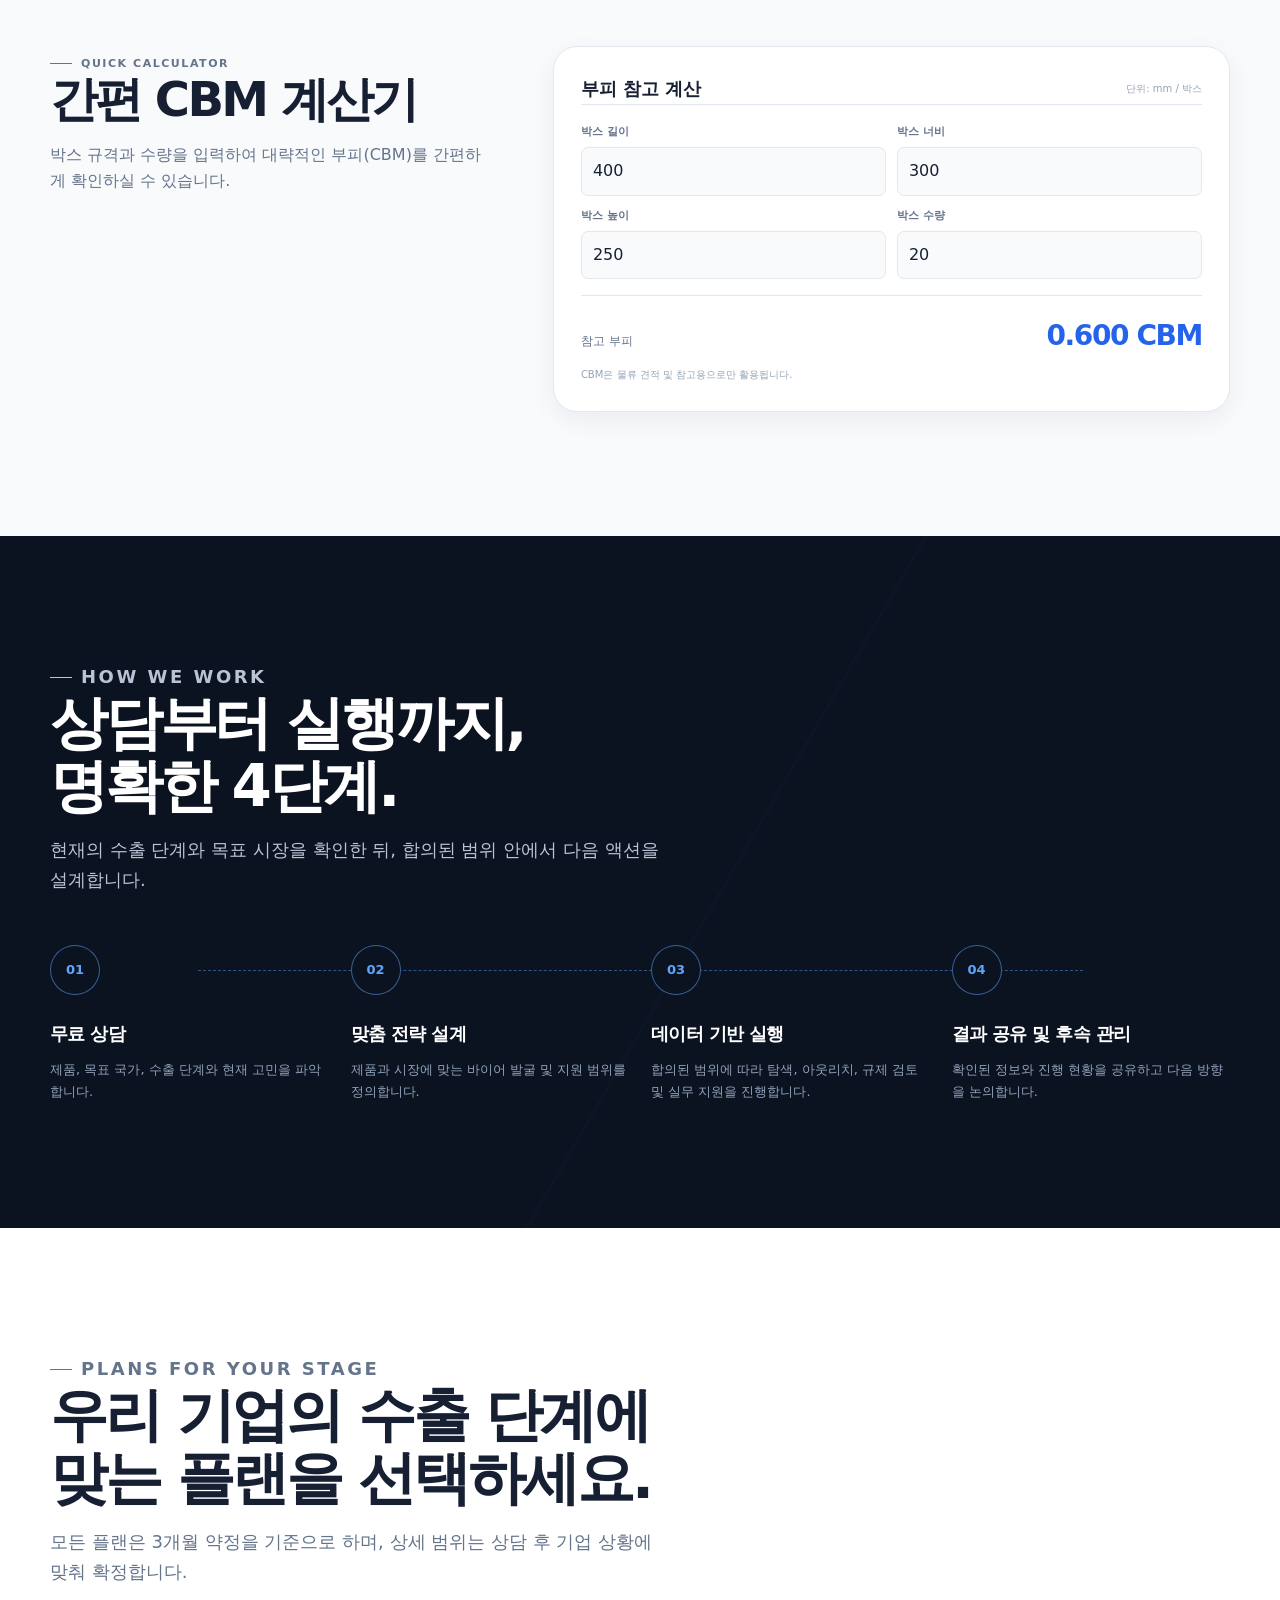
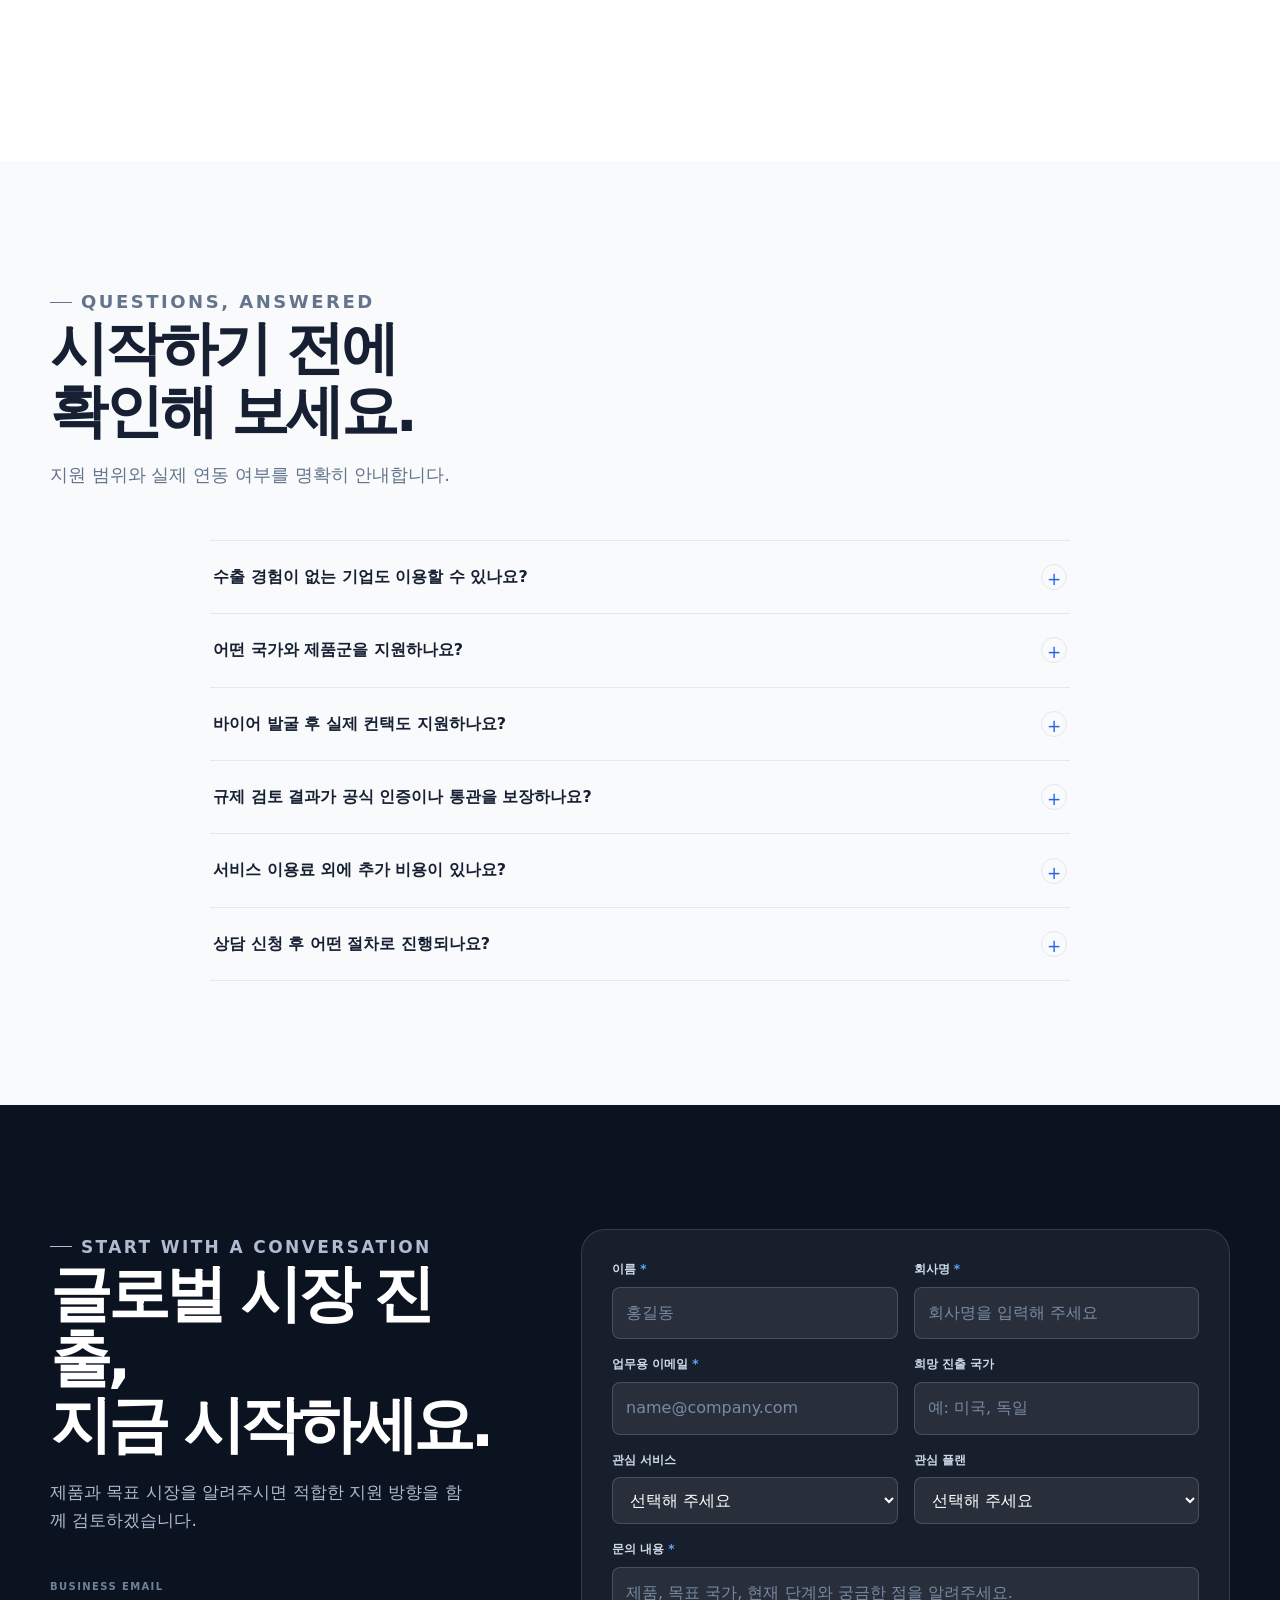
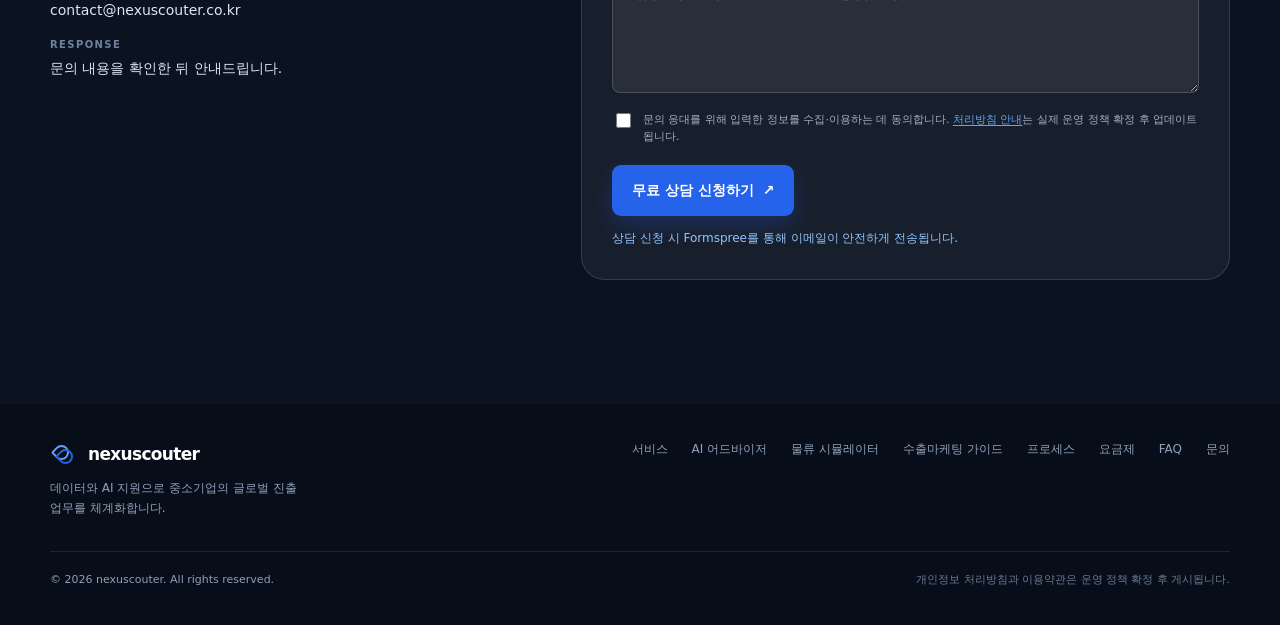
==== commit 873903a9: "Update index.html" ====
--- a/index.html
+++ b/index.html
@@ -162,8 +162,7 @@
       <div class="container">
         <div class="section-heading reveal"><p class="eyebrow">Plans for your stage</p><h2 id="pricing-title">우리 기업의 수출 단계에<br>맞는 플랜을 선택하세요.</h2><p>모든 플랜은 3개월 약정을 기준으로 하며, 상세 범위는 상담 후 기업 상황에 맞춰 확정합니다.</p></div>
         <div class="pricing-grid">
-          <article class="price-card reveal"><h3>Standard</h3><p class="price">₩1,000,000<small>/월</small></p><p class="price-note">부가세 별도<br>3개월 약정</p><ul class="feature-list"><li>바이어 발굴 및 후보 리스트업</li><li>바이어 정보 정리</li><li>영문 콜드메일 템플릿 제공</li><li>기본적인 실행 가이드</li></ul><a class="btn btn--outline" data-plan="Standard" href="#contact">Standard 상담 신청 <span>→</span></a></article>
-          <article class="price-card price-card--featured reveal"><span class="recommend">Recommended</span><h3>Growth</h3><p class="price">₩1,500,000<small>/월</small></p><p class="price-note">부가세 별도<br>3개월 약정</p><ul class="feature-list"><li>Standard의 바이어 발굴 기능</li><li>이메일 및 메신저 컨택 지원</li><li>협의된 범위 내 커뮤니케이션 대행</li><li>수출 실무 서류 가이드</li><li>진행 현황 공유 및 후속 관리</li></ul><a class="btn btn--primary" data-plan="Growth" href="#contact">Growth 상담 신청 <span>→</span></a></article>
+         
         </div>
       </div>
     </section>
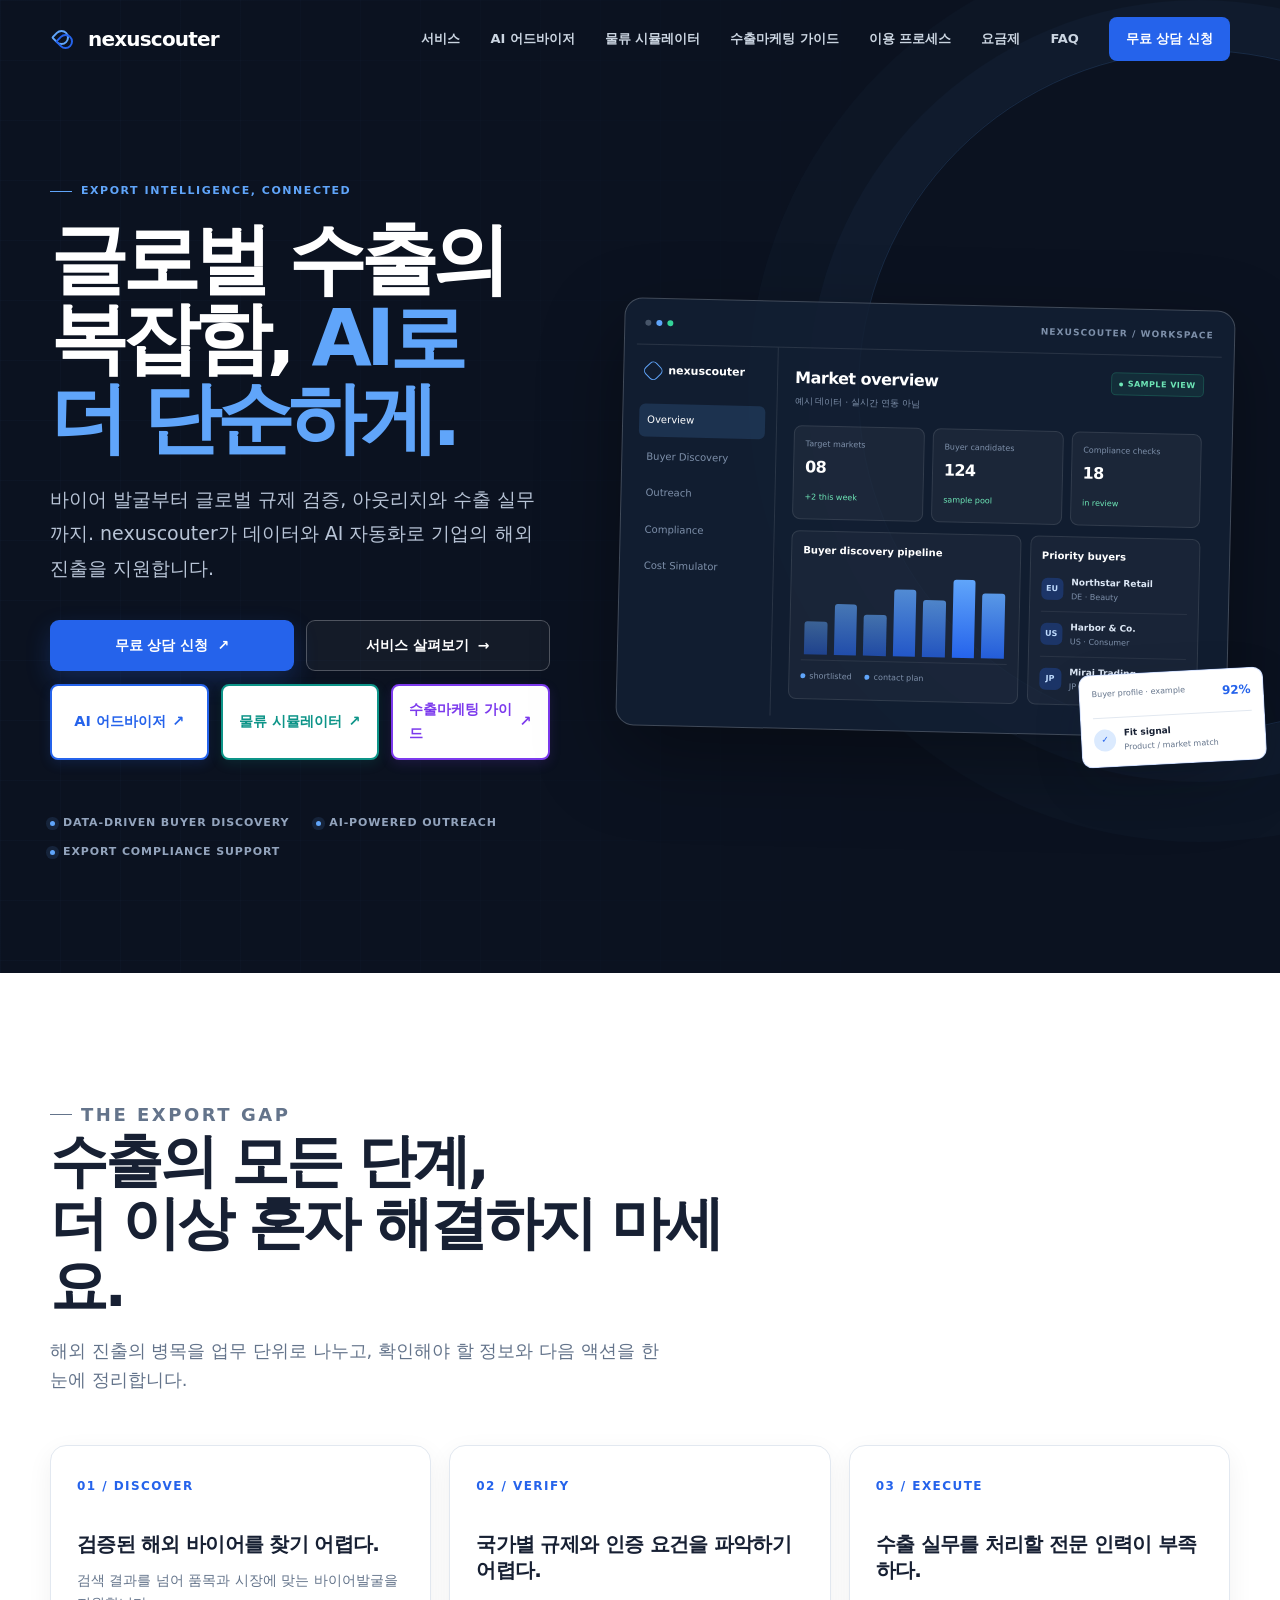
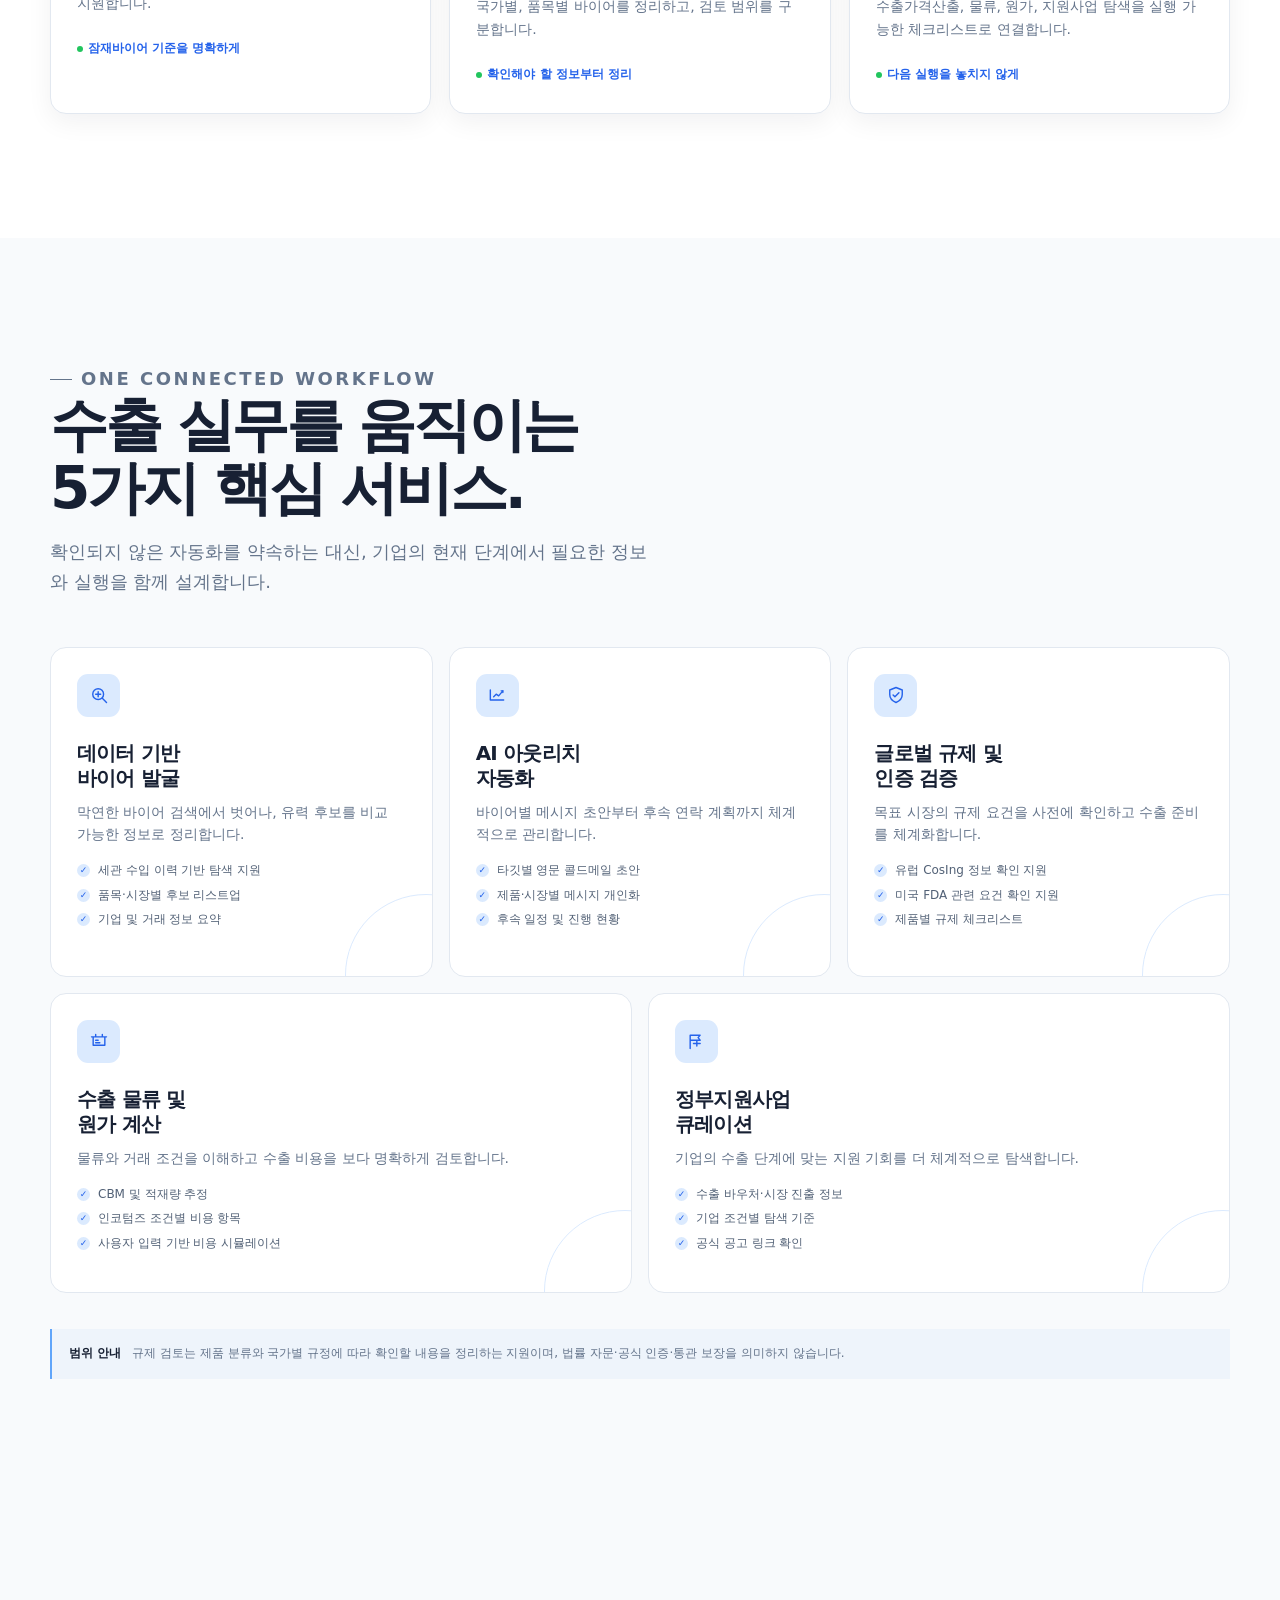
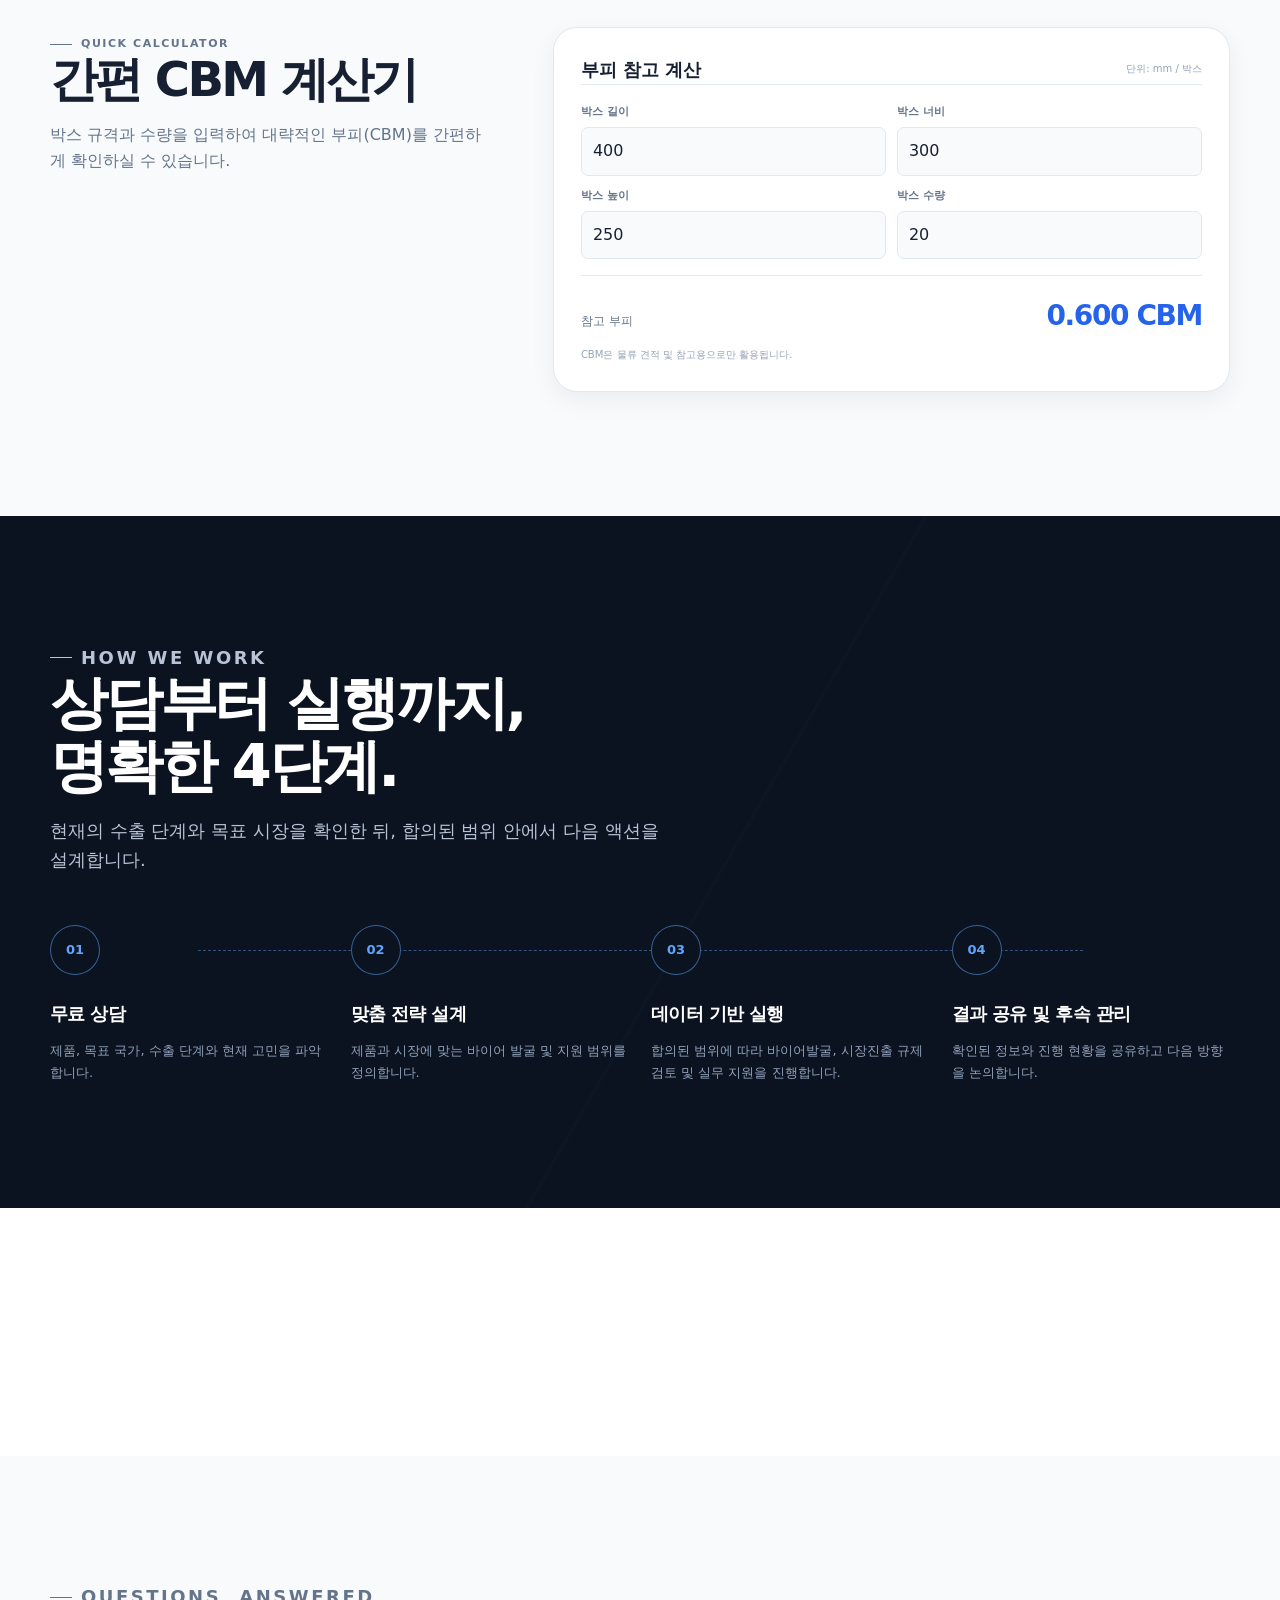
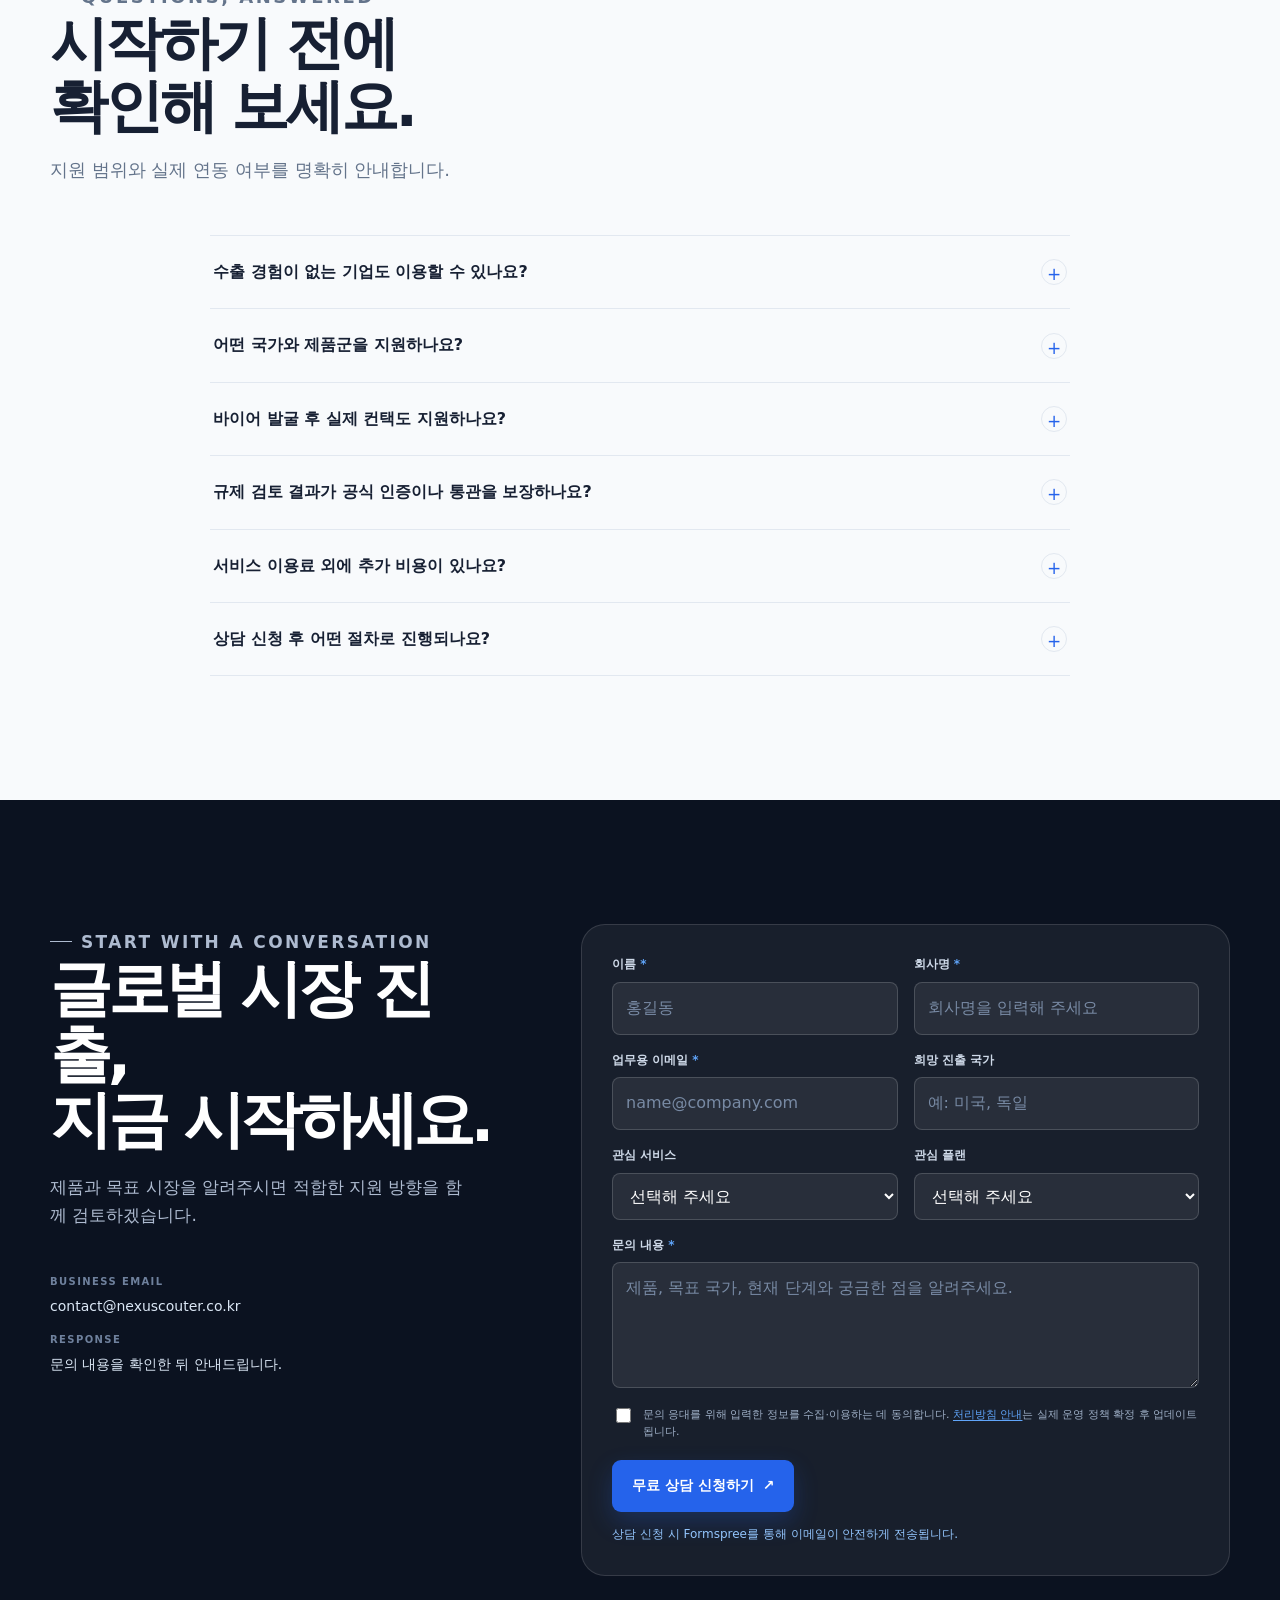
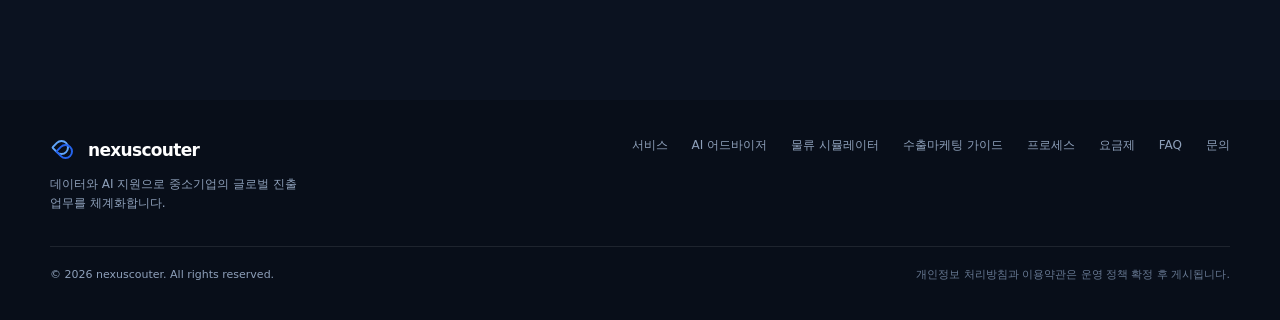
==== commit a6905b45: "Update problem descriptions and service notes in HTML" ====
--- a/index.html
+++ b/index.html
@@ -84,9 +84,9 @@
       <div class="container">
         <div class="section-heading reveal"><p class="eyebrow">The export gap</p><h2 id="problem-title">수출의 모든 단계,<br>더 이상 혼자 해결하지 마세요.</h2><p>해외 진출의 병목을 업무 단위로 나누고, 확인해야 할 정보와 다음 액션을 한눈에 정리합니다.</p></div>
         <div class="problem-grid">
-          <article class="problem-card reveal"><span class="problem-number">01 / DISCOVER</span><h3>검증된 해외 바이어를 찾기 어렵다.</h3><p>검색 결과를 넘어 품목과 시장에 맞는 후보를 구조화해 비교할 수 있도록 지원합니다.</p><span class="problem-result">후보 탐색 기준을 명확하게</span></article>
-          <article class="problem-card reveal"><span class="problem-number">02 / VERIFY</span><h3>국가별 규제와 인증 요건을 파악하기 어렵다.</h3><p>공식 출처 기반으로 확인할 항목을 정리하고, 제품·국가별 검토 범위를 구분합니다.</p><span class="problem-result">확인해야 할 정보부터 정리</span></article>
-          <article class="problem-card reveal"><span class="problem-number">03 / EXECUTE</span><h3>수출 실무를 처리할 전문 인력이 부족하다.</h3><p>아웃리치, 물류, 원가, 지원사업 탐색을 실행 가능한 체크리스트로 연결합니다.</p><span class="problem-result">다음 실행을 놓치지 않게</span></article>
+          <article class="problem-card reveal"><span class="problem-number">01 / DISCOVER</span><h3>검증된 해외 바이어를 찾기 어렵다.</h3><p>검색 결과를 넘어 품목과 시장에 맞는 바이어발굴을 지원합니다.</p><span class="problem-result">잠재바이어 기준을 명확하게</span></article>
+          <article class="problem-card reveal"><span class="problem-number">02 / VERIFY</span><h3>국가별 규제와 인증 요건을 파악하기 어렵다.</h3><p>국가별, 품목별 바이어를 정리하고, 검토 범위를 구분합니다.</p><span class="problem-result">확인해야 할 정보부터 정리</span></article>
+          <article class="problem-card reveal"><span class="problem-number">03 / EXECUTE</span><h3>수출 실무를 처리할 전문 인력이 부족하다.</h3><p>수출가격산출, 물류, 원가, 지원사업 탐색을 실행 가능한 체크리스트로 연결합니다.</p><span class="problem-result">다음 실행을 놓치지 않게</span></article>
         </div>
       </div>
     </section>
@@ -101,7 +101,7 @@
           <article class="service-card reveal"><div class="service-icon" aria-hidden="true"><svg viewBox="0 0 24 24"><path d="M3 7h18M5 7v10h14V7M8 4v3m8-3v3M8 11h3m-3 3h5"></path></svg></div><h3>수출 물류 및<br>원가 계산</h3><p>물류와 거래 조건을 이해하고 수출 비용을 보다 명확하게 검토합니다.</p><ul class="feature-list"><li>CBM 및 적재량 추정</li><li>인코텀즈 조건별 비용 항목</li><li>사용자 입력 기반 비용 시뮬레이션</li></ul></article>
           <article class="service-card reveal"><div class="service-icon" aria-hidden="true"><svg viewBox="0 0 24 24"><path d="M5 21V5m0 0h12l-2.5 3L17 11H5"></path><path d="M9 15h8m-4-3v6"></path></svg></div><h3>정부지원사업<br>큐레이션</h3><p>기업의 수출 단계에 맞는 지원 기회를 더 체계적으로 탐색합니다.</p><ul class="feature-list"><li>수출 바우처·시장 진출 정보</li><li>기업 조건별 탐색 기준</li><li>공식 공고 링크 확인</li></ul></article>
         </div>
-        <div class="service-note reveal"><strong>범위 안내</strong><span>규제 검토는 제품 분류와 국가별 규정에 따라 확인할 내용을 정리하는 지원이며, 법률 자문·공식 인증·통관 보장을 의미하지 않습니다. 실시간 데이터나 실제 발송 API가 연결되지 않은 화면은 예시 UI입니다.</span></div>
+        <div class="service-note reveal"><strong>범위 안내</strong><span>규제 검토는 제품 분류와 국가별 규정에 따라 확인할 내용을 정리하는 지원이며, 법률 자문·공식 인증·통관 보장을 의미하지 않습니다.</span></div>
       </div>
     </section>
 
@@ -152,7 +152,7 @@
         <div class="process-grid">
           <article class="process-step reveal"><div class="process-dot">01</div><h3>무료 상담</h3><p>제품, 목표 국가, 수출 단계와 현재 고민을 파악합니다.</p></article>
           <article class="process-step reveal"><div class="process-dot">02</div><h3>맞춤 전략 설계</h3><p>제품과 시장에 맞는 바이어 발굴 및 지원 범위를 정의합니다.</p></article>
-          <article class="process-step reveal"><div class="process-dot">03</div><h3>데이터 기반 실행</h3><p>합의된 범위에 따라 탐색, 아웃리치, 규제 검토 및 실무 지원을 진행합니다.</p></article>
+          <article class="process-step reveal"><div class="process-dot">03</div><h3>데이터 기반 실행</h3><p>합의된 범위에 따라 바이어발굴, 시장진출 규제 검토 및 실무 지원을 진행합니다.</p></article>
           <article class="process-step reveal"><div class="process-dot">04</div><h3>결과 공유 및 후속 관리</h3><p>확인된 정보와 진행 현황을 공유하고 다음 방향을 논의합니다.</p></article>
         </div>
       </div>
@@ -160,7 +160,6 @@
 
     <section class="section" id="pricing" aria-labelledby="pricing-title">
       <div class="container">
-        <div class="section-heading reveal"><p class="eyebrow">Plans for your stage</p><h2 id="pricing-title">우리 기업의 수출 단계에<br>맞는 플랜을 선택하세요.</h2><p>모든 플랜은 3개월 약정을 기준으로 하며, 상세 범위는 상담 후 기업 상황에 맞춰 확정합니다.</p></div>
         <div class="pricing-grid">
          
         </div>
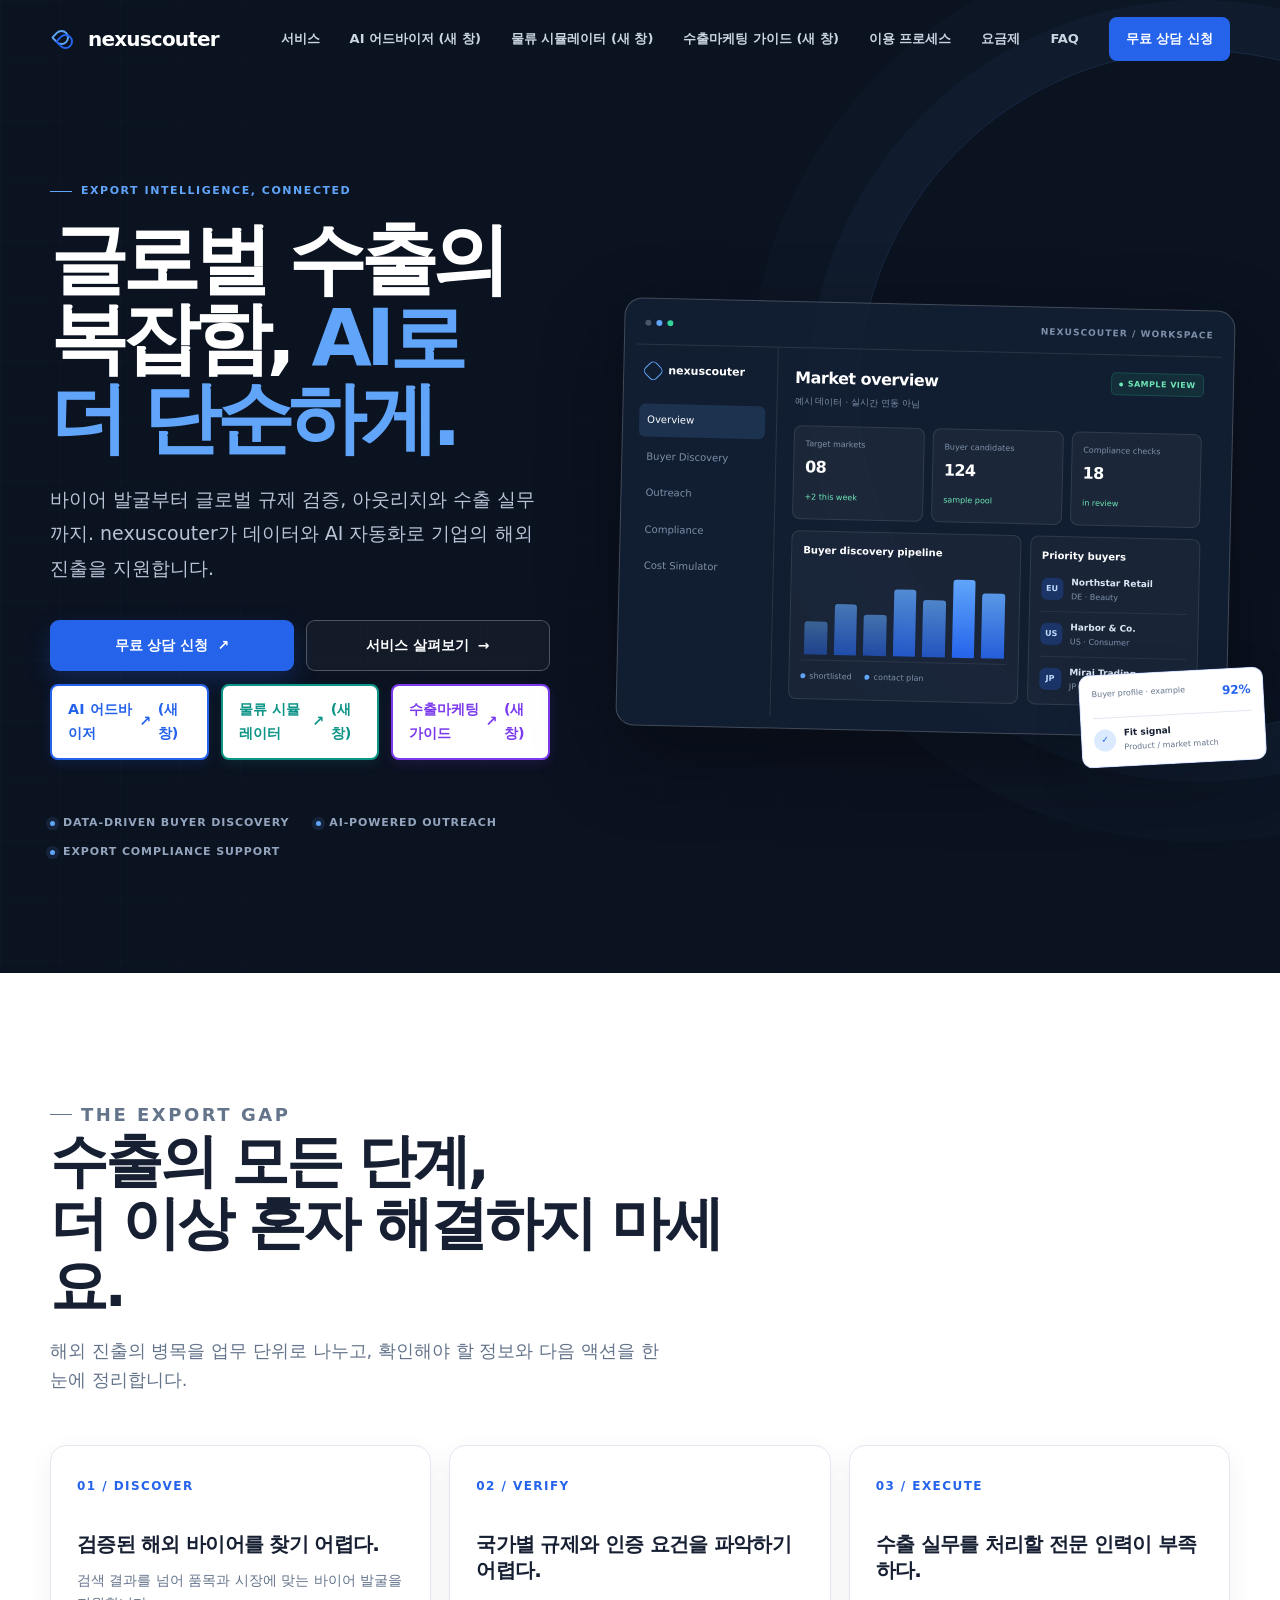
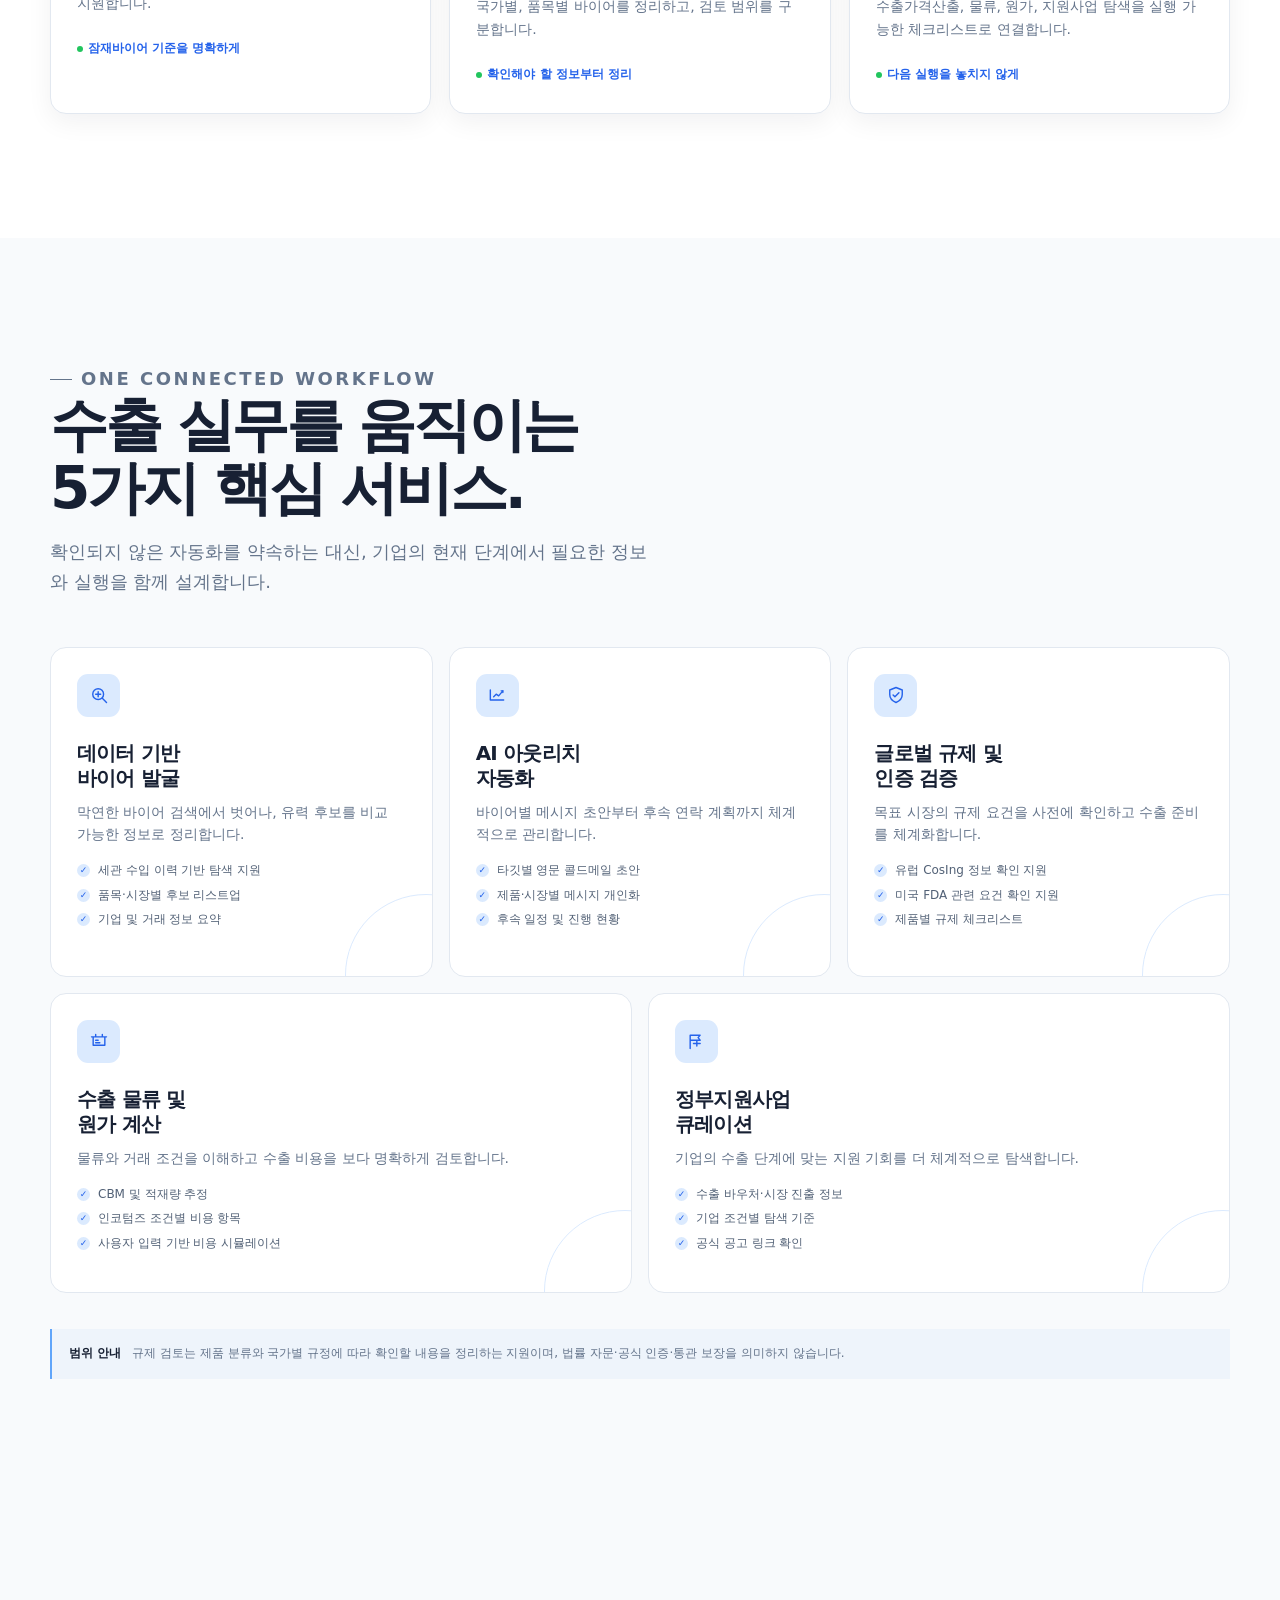
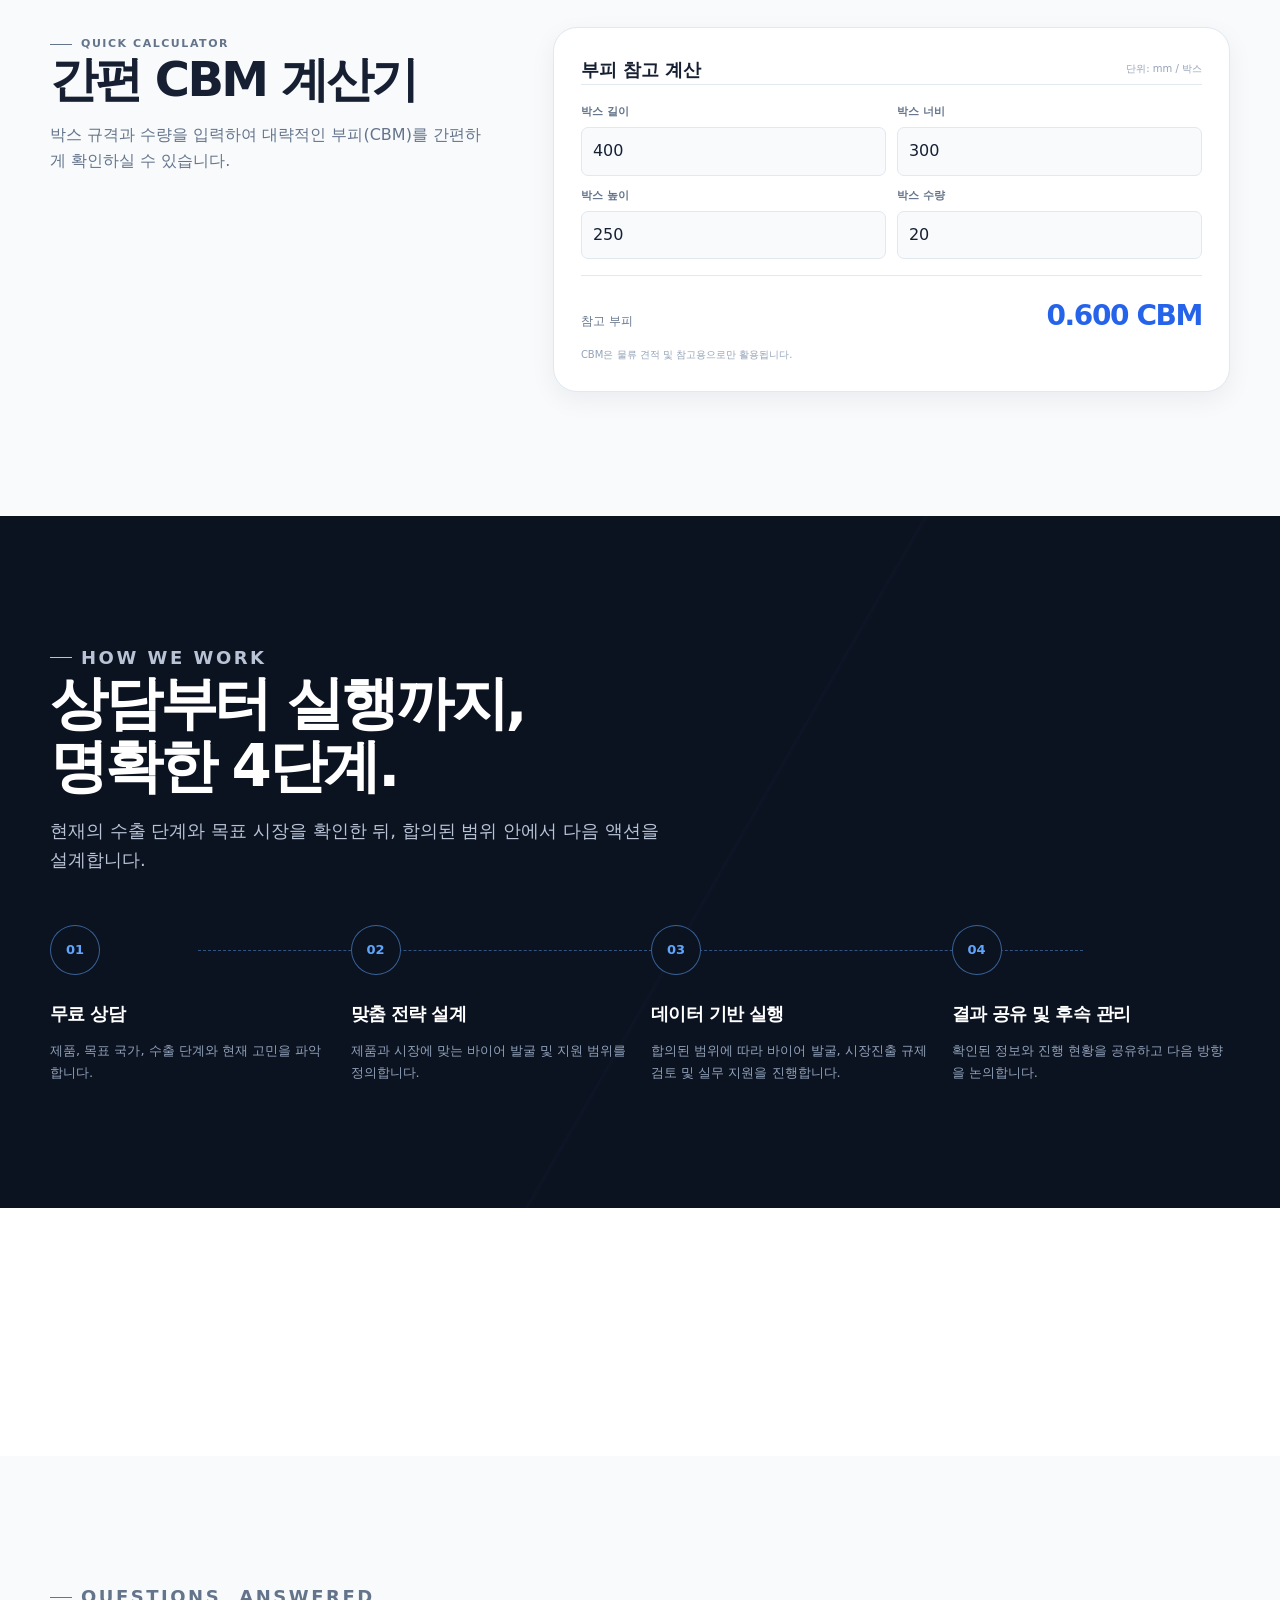
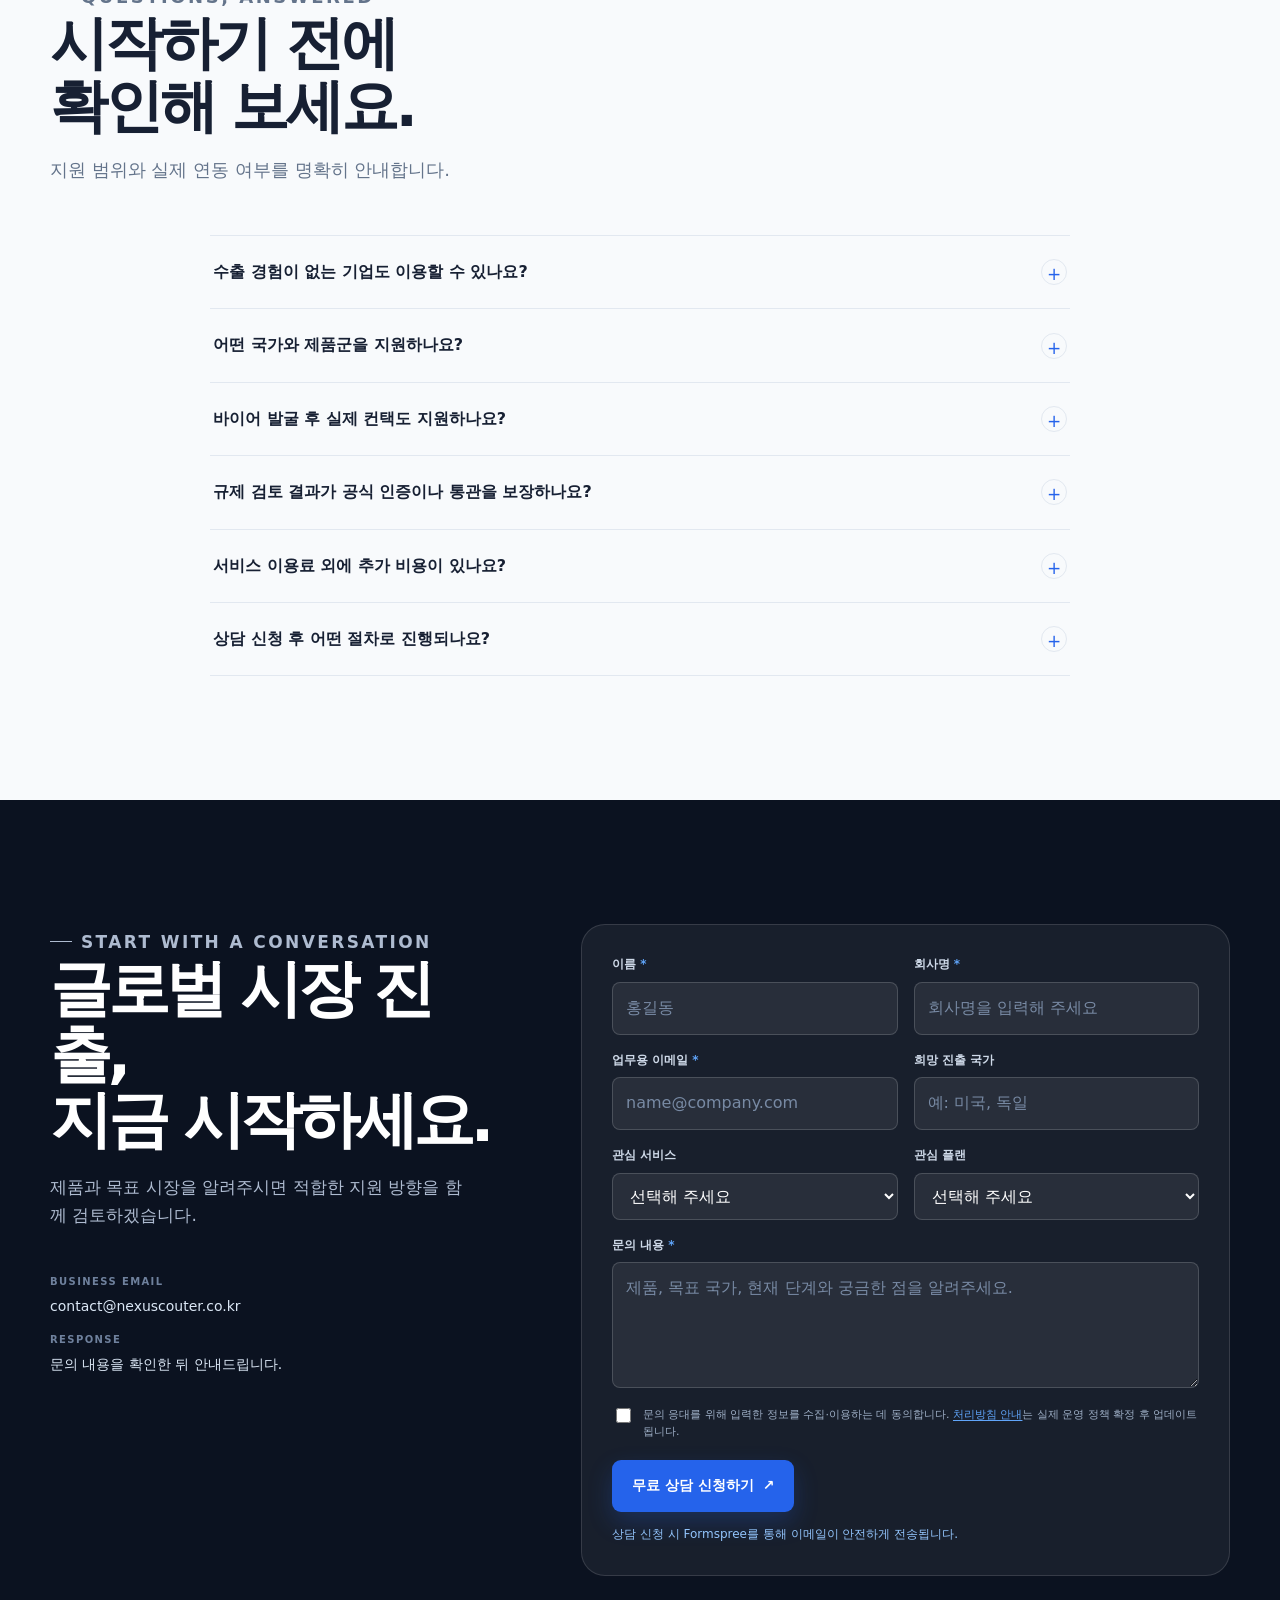
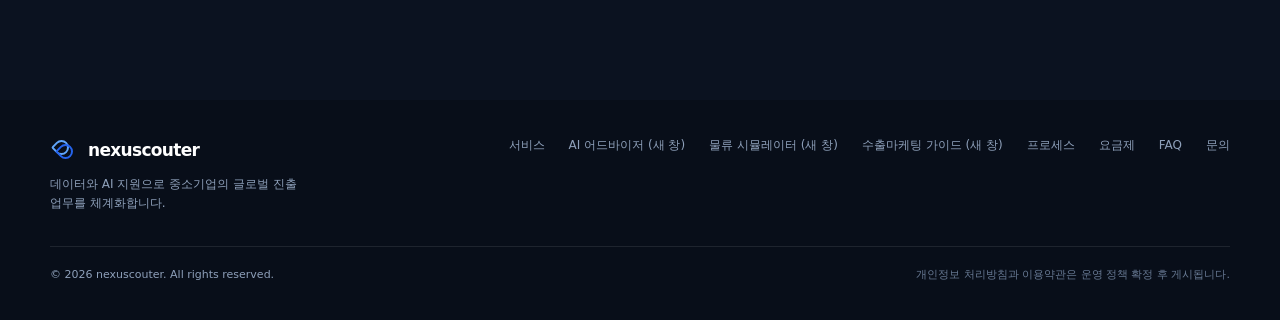
==== commit 063b5779: "Update index.html" ====
--- a/index.html
+++ b/index.html
@@ -3,29 +3,70 @@
 <head>
   <meta charset="utf-8">
   <meta name="viewport" content="width=device-width, initial-scale=1">
+  <meta name="theme-color" content="#0b1b3a">
   <title>nexuscouter | AI 기반 B2B 수출 자동화 및 글로벌 컴플라이언스</title>
   <meta name="description" content="해외 바이어 발굴부터 AI 아웃리치, 글로벌 규제 검토, 수출 실무까지. nexuscouter와 함께 더 체계적으로 글로벌 시장에 진출하세요.">
+
+  <!-- Open Graph / Twitter -->
+  <meta property="og:type" content="website">
+  <meta property="og:locale" content="ko_KR">
+  <meta property="og:site_name" content="nexuscouter">
   <meta property="og:title" content="nexuscouter | AI 기반 B2B 수출 자동화 및 글로벌 컴플라이언스">
   <meta property="og:description" content="데이터와 AI 자동화로 복잡한 글로벌 수출 업무를 더 단순하게.">
+  <meta name="twitter:card" content="summary">
+
+  <!-- favicon 404 방지 (실제 파일이 있으면 교체) -->
+  <link rel="icon" href="data:image/svg+xml,%3Csvg xmlns='http://www.w3.org/2000/svg' viewBox='0 0 32 32'%3E%3Crect width='32' height='32' rx='8' fill='%232563eb'/%3E%3C/svg%3E">
+
+  <!-- 외부 Streamlit 앱 연결 선제 준비 -->
+  <link rel="preconnect" href="https://formspree.io">
+
   <link rel="stylesheet" href="assets/css/main.css">
+
+  <!-- 인라인 style 속성을 클래스로 이전. 정리 후 main.css 하단으로 옮기세요. -->
+  <style>
+    .hero-actions{display:flex;flex-direction:column;gap:.85rem;width:100%;max-width:520px}
+    .hero-actions__row{display:flex;gap:.75rem;width:100%}
+    .hero-actions__row--wrap{flex-wrap:wrap}
+    .hero-actions .btn--primary,
+    .hero-actions .btn--ghost{flex:1;text-align:center;justify-content:center}
+
+    .btn--tool{
+      --tool:#2563eb;--tool-rgb:37,99,235;
+      flex:1;min-width:150px;display:inline-flex;align-items:center;justify-content:center;gap:.4rem;
+      padding:.75rem 1rem;border:2px solid var(--tool);border-radius:8px;
+      background:#fff;color:var(--tool);font-size:.9rem;font-weight:600;text-decoration:none;
+      box-shadow:0 4px 12px rgba(var(--tool-rgb),.15);
+      transition:background-color .2s ease,color .2s ease
+    }
+    .btn--tool:hover,.btn--tool:focus-visible{background:var(--tool);color:#fff}
+    .btn--teal{--tool:#0d9488;--tool-rgb:13,148,136}
+    .btn--violet{--tool:#7c3aed;--tool-rgb:124,58,237}
+
+    .tool-card .sub-calculator{margin-top:0}
+    .tool-card .calc-result{margin-top:1rem}
+    .tool-card .calc-footnote{margin-top:.5rem}
+
+    .hp{position:absolute;left:-9999px;width:1px;height:1px;overflow:hidden}
+  </style>
 </head>
 <body>
   <a class="skip-link" href="#main">본문으로 건너뛰기</a>
+
   <header class="site-header" id="top">
     <div class="container nav-wrap">
       <a class="brand" href="#top" aria-label="nexuscouter 홈"><span class="brand-mark" aria-hidden="true"></span>nexuscouter</a>
-      <nav class="nav-links" aria-label="주요 메뉴">
+      <nav class="nav-links" id="primary-nav" aria-label="주요 메뉴">
         <a href="#services">서비스</a>
-        <a href="https://nexuscouter-landing-gwxnabqmzrxlfmsk4yata5.streamlit.app/" target="_blank" rel="noopener noreferrer">AI 어드바이저</a>
-        <a href="https://nexuscouter-landing-co9cxcy9fjydsbw8hy729s.streamlit.app/" target="_blank" rel="noopener noreferrer">물류 시뮬레이터</a>
-        <!-- 상단 메뉴 색상을 다른 메뉴와 동일한 흰색으로 통일 -->
-        <a href="https://nexuscouter-landing-lntlrovwsdryyusqrtj8c7.streamlit.app/" target="_blank" rel="noopener noreferrer">수출마케팅 가이드</a>
+        <a href="https://nexuscouter-landing-gwxnabqmzrxlfmsk4yata5.streamlit.app/" target="_blank" rel="noopener noreferrer">AI 어드바이저<span class="sr-only"> (새 창)</span></a>
+        <a href="https://nexuscouter-landing-co9cxcy9fjydsbw8hy729s.streamlit.app/" target="_blank" rel="noopener noreferrer">물류 시뮬레이터<span class="sr-only"> (새 창)</span></a>
+        <a href="https://nexuscouter-landing-lntlrovwsdryyusqrtj8c7.streamlit.app/" target="_blank" rel="noopener noreferrer">수출마케팅 가이드<span class="sr-only"> (새 창)</span></a>
         <a href="#process">이용 프로세스</a>
         <a href="#pricing">요금제</a>
         <a href="#faq">FAQ</a>
         <a class="nav-cta" href="#contact">무료 상담 신청</a>
       </nav>
-      <button class="menu-toggle" type="button" aria-label="메뉴 열기" aria-expanded="false"><span></span></button>
+      <button class="menu-toggle" type="button" aria-label="메뉴 열기" aria-expanded="false" aria-controls="primary-nav"><span></span></button>
     </div>
   </header>
 
@@ -36,23 +77,16 @@
           <p class="eyebrow">Export intelligence, connected</p>
           <h1 id="hero-title">글로벌 수출의 복잡함, <em>AI로 더 단순하게.</em></h1>
           <p class="hero-lead">바이어 발굴부터 글로벌 규제 검증, 아웃리치와 수출 실무까지. nexuscouter가 데이터와 AI 자동화로 기업의 해외 진출을 지원합니다.</p>
-          
-          <!-- 버튼 그룹: 크기와 비율을 통일하여 보기 좋게 정렬 -->
-          <div class="hero-actions" style="display: flex; flex-direction: column; gap: 0.85rem; width: 100%; max-width: 520px;">
-            <div style="display: flex; gap: 0.75rem; width: 100%;">
-              <a class="btn btn--primary" href="#contact" style="flex: 1; text-align: center; justify-content: center;">무료 상담 신청 <span aria-hidden="true">↗</span></a>
-              <a class="btn btn--ghost" href="#services" style="flex: 1; text-align: center; justify-content: center;">서비스 살펴보기 <span aria-hidden="true">→</span></a>
-            </div>
-            <div style="display: flex; gap: 0.75rem; width: 100%; flex-wrap: wrap;">
-              <a class="btn" href="https://nexuscouter-landing-gwxnabqmzrxlfmsk4yata5.streamlit.app/" target="_blank" rel="noopener noreferrer" style="flex: 1; min-width: 150px; border: 2px solid #2563eb; background-color: #ffffff; color: #2563eb; font-weight: 600; padding: 0.75rem 1rem; border-radius: 8px; box-shadow: 0 4px 12px rgba(37, 99, 235, 0.15); transition: all 0.2s ease; display: inline-flex; align-items: center; justify-content: center; gap: 0.4rem; text-decoration: none; font-size: 0.9rem;">
-                AI 어드바이저 <span aria-hidden="true">↗</span>
-              </a>
-              <a class="btn" href="https://nexuscouter-landing-co9cxcy9fjydsbw8hy729s.streamlit.app/" target="_blank" rel="noopener noreferrer" style="flex: 1; min-width: 150px; border: 2px solid #0d9488; background-color: #ffffff; color: #0d9488; font-weight: 600; padding: 0.75rem 1rem; border-radius: 8px; box-shadow: 0 4px 12px rgba(13, 148, 136, 0.15); transition: all 0.2s ease; display: inline-flex; align-items: center; justify-content: center; gap: 0.4rem; text-decoration: none; font-size: 0.9rem;">
-                물류 시뮬레이터 <span aria-hidden="true">↗</span>
-              </a>
-              <a class="btn" href="https://nexuscouter-landing-lntlrovwsdryyusqrtj8c7.streamlit.app/" target="_blank" rel="noopener noreferrer" style="flex: 1; min-width: 150px; border: 2px solid #7c3aed; background-color: #ffffff; color: #7c3aed; font-weight: 600; padding: 0.75rem 1rem; border-radius: 8px; box-shadow: 0 4px 12px rgba(124, 58, 237, 0.15); transition: all 0.2s ease; display: inline-flex; align-items: center; justify-content: center; gap: 0.4rem; text-decoration: none; font-size: 0.9rem;">
-                수출마케팅 가이드 <span aria-hidden="true">↗</span>
-              </a>
+
+          <div class="hero-actions">
+            <div class="hero-actions__row">
+              <a class="btn btn--primary" href="#contact">무료 상담 신청 <span aria-hidden="true">↗</span></a>
+              <a class="btn btn--ghost" href="#services">서비스 살펴보기 <span aria-hidden="true">→</span></a>
+            </div>
+            <div class="hero-actions__row hero-actions__row--wrap">
+              <a class="btn--tool" href="https://nexuscouter-landing-gwxnabqmzrxlfmsk4yata5.streamlit.app/" target="_blank" rel="noopener noreferrer">AI 어드바이저 <span aria-hidden="true">↗</span><span class="sr-only"> (새 창)</span></a>
+              <a class="btn--tool btn--teal" href="https://nexuscouter-landing-co9cxcy9fjydsbw8hy729s.streamlit.app/" target="_blank" rel="noopener noreferrer">물류 시뮬레이터 <span aria-hidden="true">↗</span><span class="sr-only"> (새 창)</span></a>
+              <a class="btn--tool btn--violet" href="https://nexuscouter-landing-lntlrovwsdryyusqrtj8c7.streamlit.app/" target="_blank" rel="noopener noreferrer">수출마케팅 가이드 <span aria-hidden="true">↗</span><span class="sr-only"> (새 창)</span></a>
             </div>
           </div>
 
@@ -71,7 +105,14 @@
               <div class="dashboard-main">
                 <div class="dashboard-head"><div><h3>Market overview</h3><p>예시 데이터 · 실시간 연동 아님</p></div><span class="badge-live">sample view</span></div>
                 <div class="dashboard-metrics"><div class="metric"><small>Target markets</small><strong>08</strong><em>+2 this week</em></div><div class="metric"><small>Buyer candidates</small><strong>124</strong><em>sample pool</em></div><div class="metric"><small>Compliance checks</small><strong>18</strong><em>in review</em></div></div>
-                <div class="dashboard-columns"><div class="dash-card"><h4>Buyer discovery pipeline</h4><div class="bars" aria-hidden="true"><i></i><i></i><i></i><i></i><i></i><i></i><i></i></div><div class="chart-legend"><span>shortlisted</span><span>contact plan</span></div></div><div class="dash-card"><h4>Priority buyers</h4><div class="buyer-list"><div class="buyer"><span class="buyer-avatar">EU</span><div class="buyer-copy"><strong>Northstar Retail</strong><span>DE · Beauty</span></div></div><div class="buyer"><span class="buyer-avatar">US</span><div class="buyer-copy"><strong>Harbor &amp; Co.</strong><span>US · Consumer</span></div></div><div class="buyer"><span class="buyer-avatar">JP</span><div class="buyer-copy"><strong>Mirai Trading</strong><span>JP · Lifestyle</span></div></div></div></div></div>
+                <div class="dashboard-columns">
+                  <div class="dash-card"><h4>Buyer discovery pipeline</h4><div class="bars" aria-hidden="true"><i></i><i></i><i></i><i></i><i></i><i></i><i></i></div><div class="chart-legend"><span>shortlisted</span><span>contact plan</span></div></div>
+                  <div class="dash-card"><h4>Priority buyers</h4><div class="buyer-list">
+                    <div class="buyer"><span class="buyer-avatar">EU</span><div class="buyer-copy"><strong>Northstar Retail</strong><span>DE · Beauty</span></div></div>
+                    <div class="buyer"><span class="buyer-avatar">US</span><div class="buyer-copy"><strong>Harbor &amp; Co.</strong><span>US · Consumer</span></div></div>
+                    <div class="buyer"><span class="buyer-avatar">JP</span><div class="buyer-copy"><strong>Mirai Trading</strong><span>JP · Lifestyle</span></div></div>
+                  </div></div>
+                </div>
               </div>
             </div>
           </div>
@@ -84,7 +125,7 @@
       <div class="container">
         <div class="section-heading reveal"><p class="eyebrow">The export gap</p><h2 id="problem-title">수출의 모든 단계,<br>더 이상 혼자 해결하지 마세요.</h2><p>해외 진출의 병목을 업무 단위로 나누고, 확인해야 할 정보와 다음 액션을 한눈에 정리합니다.</p></div>
         <div class="problem-grid">
-          <article class="problem-card reveal"><span class="problem-number">01 / DISCOVER</span><h3>검증된 해외 바이어를 찾기 어렵다.</h3><p>검색 결과를 넘어 품목과 시장에 맞는 바이어발굴을 지원합니다.</p><span class="problem-result">잠재바이어 기준을 명확하게</span></article>
+          <article class="problem-card reveal"><span class="problem-number">01 / DISCOVER</span><h3>검증된 해외 바이어를 찾기 어렵다.</h3><p>검색 결과를 넘어 품목과 시장에 맞는 바이어 발굴을 지원합니다.</p><span class="problem-result">잠재바이어 기준을 명확하게</span></article>
           <article class="problem-card reveal"><span class="problem-number">02 / VERIFY</span><h3>국가별 규제와 인증 요건을 파악하기 어렵다.</h3><p>국가별, 품목별 바이어를 정리하고, 검토 범위를 구분합니다.</p><span class="problem-result">확인해야 할 정보부터 정리</span></article>
           <article class="problem-card reveal"><span class="problem-number">03 / EXECUTE</span><h3>수출 실무를 처리할 전문 인력이 부족하다.</h3><p>수출가격산출, 물류, 원가, 지원사업 탐색을 실행 가능한 체크리스트로 연결합니다.</p><span class="problem-result">다음 실행을 놓치지 않게</span></article>
         </div>
@@ -117,30 +158,30 @@
             <h3>부피 참고 계산</h3>
             <span class="unit-note">단위: mm / 박스</span>
           </div>
-          <div class="sub-calculator" style="margin-top: 0;">
+          <div class="sub-calculator">
             <div class="calc-grid">
               <div class="calc-field">
                 <label for="calc-length">박스 길이</label>
-                <input id="calc-length" data-cbm-input type="number" min="0" value="400">
+                <input id="calc-length" data-cbm-input type="number" inputmode="decimal" min="0" step="any" value="400">
               </div>
               <div class="calc-field">
                 <label for="calc-width">박스 너비</label>
-                <input id="calc-width" data-cbm-input type="number" min="0" value="300">
+                <input id="calc-width" data-cbm-input type="number" inputmode="decimal" min="0" step="any" value="300">
               </div>
               <div class="calc-field">
                 <label for="calc-height">박스 높이</label>
-                <input id="calc-height" data-cbm-input type="number" min="0" value="250">
+                <input id="calc-height" data-cbm-input type="number" inputmode="decimal" min="0" step="any" value="250">
               </div>
               <div class="calc-field">
                 <label for="calc-quantity">박스 수량</label>
-                <input id="calc-quantity" data-cbm-input type="number" min="0" value="20">
-              </div>
-            </div>
-            <div class="calc-result" style="margin-top: 1rem;">
+                <input id="calc-quantity" data-cbm-input type="number" inputmode="numeric" min="0" step="1" value="20">
+              </div>
+            </div>
+            <div class="calc-result">
               <span>참고 부피</span>
-              <strong data-cbm-output>0.600 CBM</strong>
-            </div>
-            <p class="calc-footnote" style="margin-top: 0.5rem;">CBM은 물류 견적 및 참고용으로만 활용됩니다.</p>
+              <strong data-cbm-output aria-live="polite">0.600 CBM</strong>
+            </div>
+            <p class="calc-footnote">CBM은 물류 견적 및 참고용으로만 활용됩니다.</p>
           </div>
         </div>
       </div>
@@ -152,17 +193,16 @@
         <div class="process-grid">
           <article class="process-step reveal"><div class="process-dot">01</div><h3>무료 상담</h3><p>제품, 목표 국가, 수출 단계와 현재 고민을 파악합니다.</p></article>
           <article class="process-step reveal"><div class="process-dot">02</div><h3>맞춤 전략 설계</h3><p>제품과 시장에 맞는 바이어 발굴 및 지원 범위를 정의합니다.</p></article>
-          <article class="process-step reveal"><div class="process-dot">03</div><h3>데이터 기반 실행</h3><p>합의된 범위에 따라 바이어발굴, 시장진출 규제 검토 및 실무 지원을 진행합니다.</p></article>
+          <article class="process-step reveal"><div class="process-dot">03</div><h3>데이터 기반 실행</h3><p>합의된 범위에 따라 바이어 발굴, 시장진출 규제 검토 및 실무 지원을 진행합니다.</p></article>
           <article class="process-step reveal"><div class="process-dot">04</div><h3>결과 공유 및 후속 관리</h3><p>확인된 정보와 진행 현황을 공유하고 다음 방향을 논의합니다.</p></article>
         </div>
       </div>
     </section>
 
+    <!-- TODO: 요금제 카드가 비어 있습니다. 내용을 채우거나, 준비 전이라면 이 섹션과 nav/footer의 #pricing 링크를 함께 제거하세요. -->
     <section class="section" id="pricing" aria-labelledby="pricing-title">
       <div class="container">
-        <div class="pricing-grid">
-         
-        </div>
+        <div class="pricing-grid"></div>
       </div>
     </section>
 
@@ -191,20 +231,24 @@
             <div><small>Response</small><span>문의 내용을 확인한 뒤 안내드립니다.</span></div>
           </div>
         </div>
-        
+
         <form class="contact-form reveal" data-contact-form action="https://formspree.io/f/mwlvgjoo" method="POST">
+          <!-- 스팸 방지 허니팟 (Formspree가 _gotcha 필드를 자동 인식) -->
+          <input class="hp" type="text" name="_gotcha" tabindex="-1" autocomplete="off" aria-hidden="true">
+          <input type="hidden" name="_subject" value="[nexuscouter] 새 상담 신청">
+
           <div class="form-grid">
             <div class="field">
               <label for="name">이름 <span>*</span></label>
-              <input id="name" name="name" type="text" required placeholder="홍길동">
+              <input id="name" name="name" type="text" required autocomplete="name" placeholder="홍길동">
             </div>
             <div class="field">
               <label for="company">회사명 <span>*</span></label>
-              <input id="company" name="company" type="text" required placeholder="회사명을 입력해 주세요">
+              <input id="company" name="company" type="text" required autocomplete="organization" placeholder="회사명을 입력해 주세요">
             </div>
             <div class="field">
               <label for="email">업무용 이메일 <span>*</span></label>
-              <input id="email" name="email" type="email" required placeholder="name@company.com">
+              <input id="email" name="email" type="email" required autocomplete="email" placeholder="name@company.com">
             </div>
             <div class="field">
               <label for="country">희망 진출 국가</label>
@@ -238,7 +282,7 @@
             <input type="checkbox" name="consent" required>
             <span>문의 응대를 위해 입력한 정보를 수집·이용하는 데 동의합니다. <a href="#footer">처리방침 안내</a>는 실제 운영 정책 확정 후 업데이트됩니다.</span>
           </label>
-          <button class="btn btn--primary" type="submit">무료 상담 신청하기 <span>↗</span></button>
+          <button class="btn btn--primary" type="submit">무료 상담 신청하기 <span aria-hidden="true">↗</span></button>
           <p class="form-status" role="status">상담 신청 시 Formspree를 통해 이메일이 안전하게 전송됩니다.</p>
         </form>
       </div>
@@ -254,9 +298,9 @@
         </div>
         <nav class="footer-links" aria-label="푸터 메뉴">
           <a href="#services">서비스</a>
-          <a href="https://nexuscouter-landing-gwxnabqmzrxlfmsk4yata5.streamlit.app/" target="_blank" rel="noopener noreferrer">AI 어드바이저</a>
-          <a href="https://nexuscouter-landing-co9cxcy9fjydsbw8hy729s.streamlit.app/" target="_blank" rel="noopener noreferrer">물류 시뮬레이터</a>
-          <a href="https://nexuscouter-landing-lntlrovwsdryyusqrtj8c7.streamlit.app/" target="_blank" rel="noopener noreferrer">수출마케팅 가이드</a>
+          <a href="https://nexuscouter-landing-gwxnabqmzrxlfmsk4yata5.streamlit.app/" target="_blank" rel="noopener noreferrer">AI 어드바이저<span class="sr-only"> (새 창)</span></a>
+          <a href="https://nexuscouter-landing-co9cxcy9fjydsbw8hy729s.streamlit.app/" target="_blank" rel="noopener noreferrer">물류 시뮬레이터<span class="sr-only"> (새 창)</span></a>
+          <a href="https://nexuscouter-landing-lntlrovwsdryyusqrtj8c7.streamlit.app/" target="_blank" rel="noopener noreferrer">수출마케팅 가이드<span class="sr-only"> (새 창)</span></a>
           <a href="#process">프로세스</a>
           <a href="#pricing">요금제</a>
           <a href="#faq">FAQ</a>
@@ -269,6 +313,7 @@
       </div>
     </div>
   </footer>
+
   <script src="assets/js/main.js" defer></script>
 </body>
 </html>
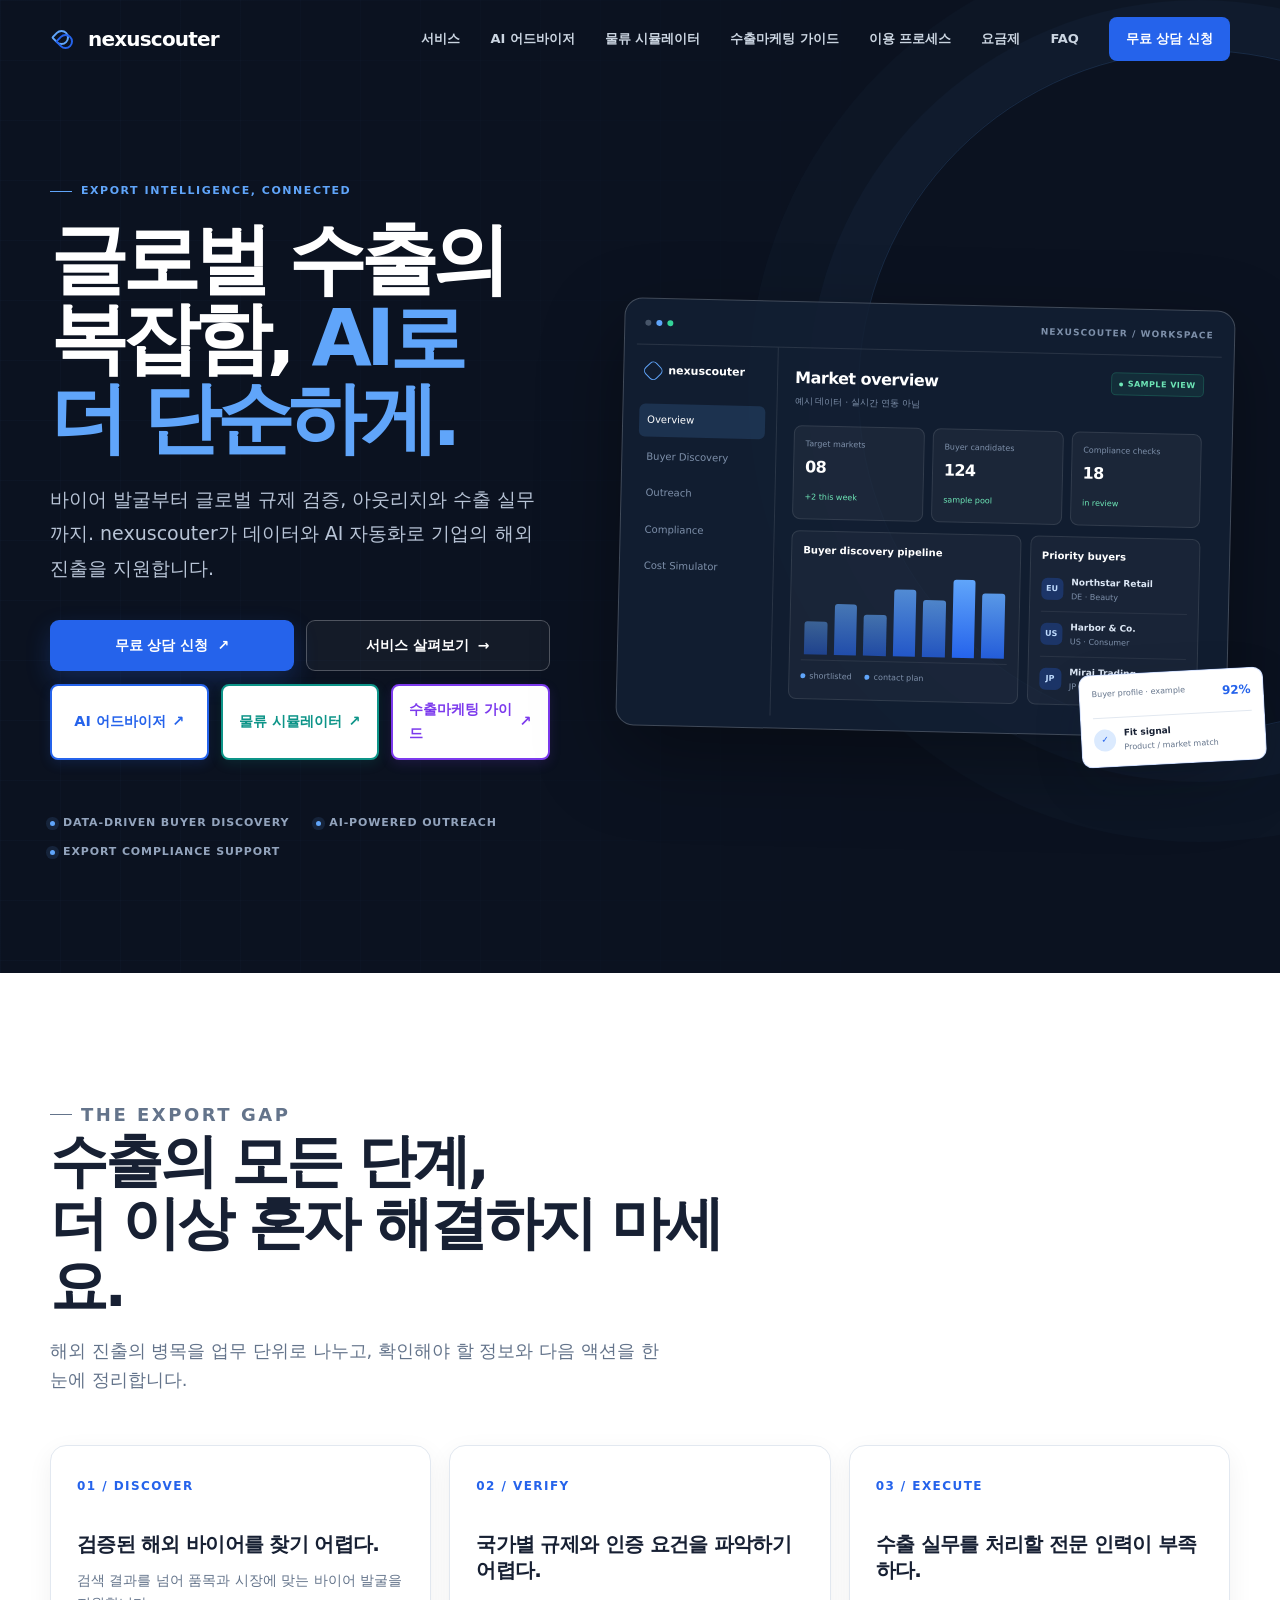
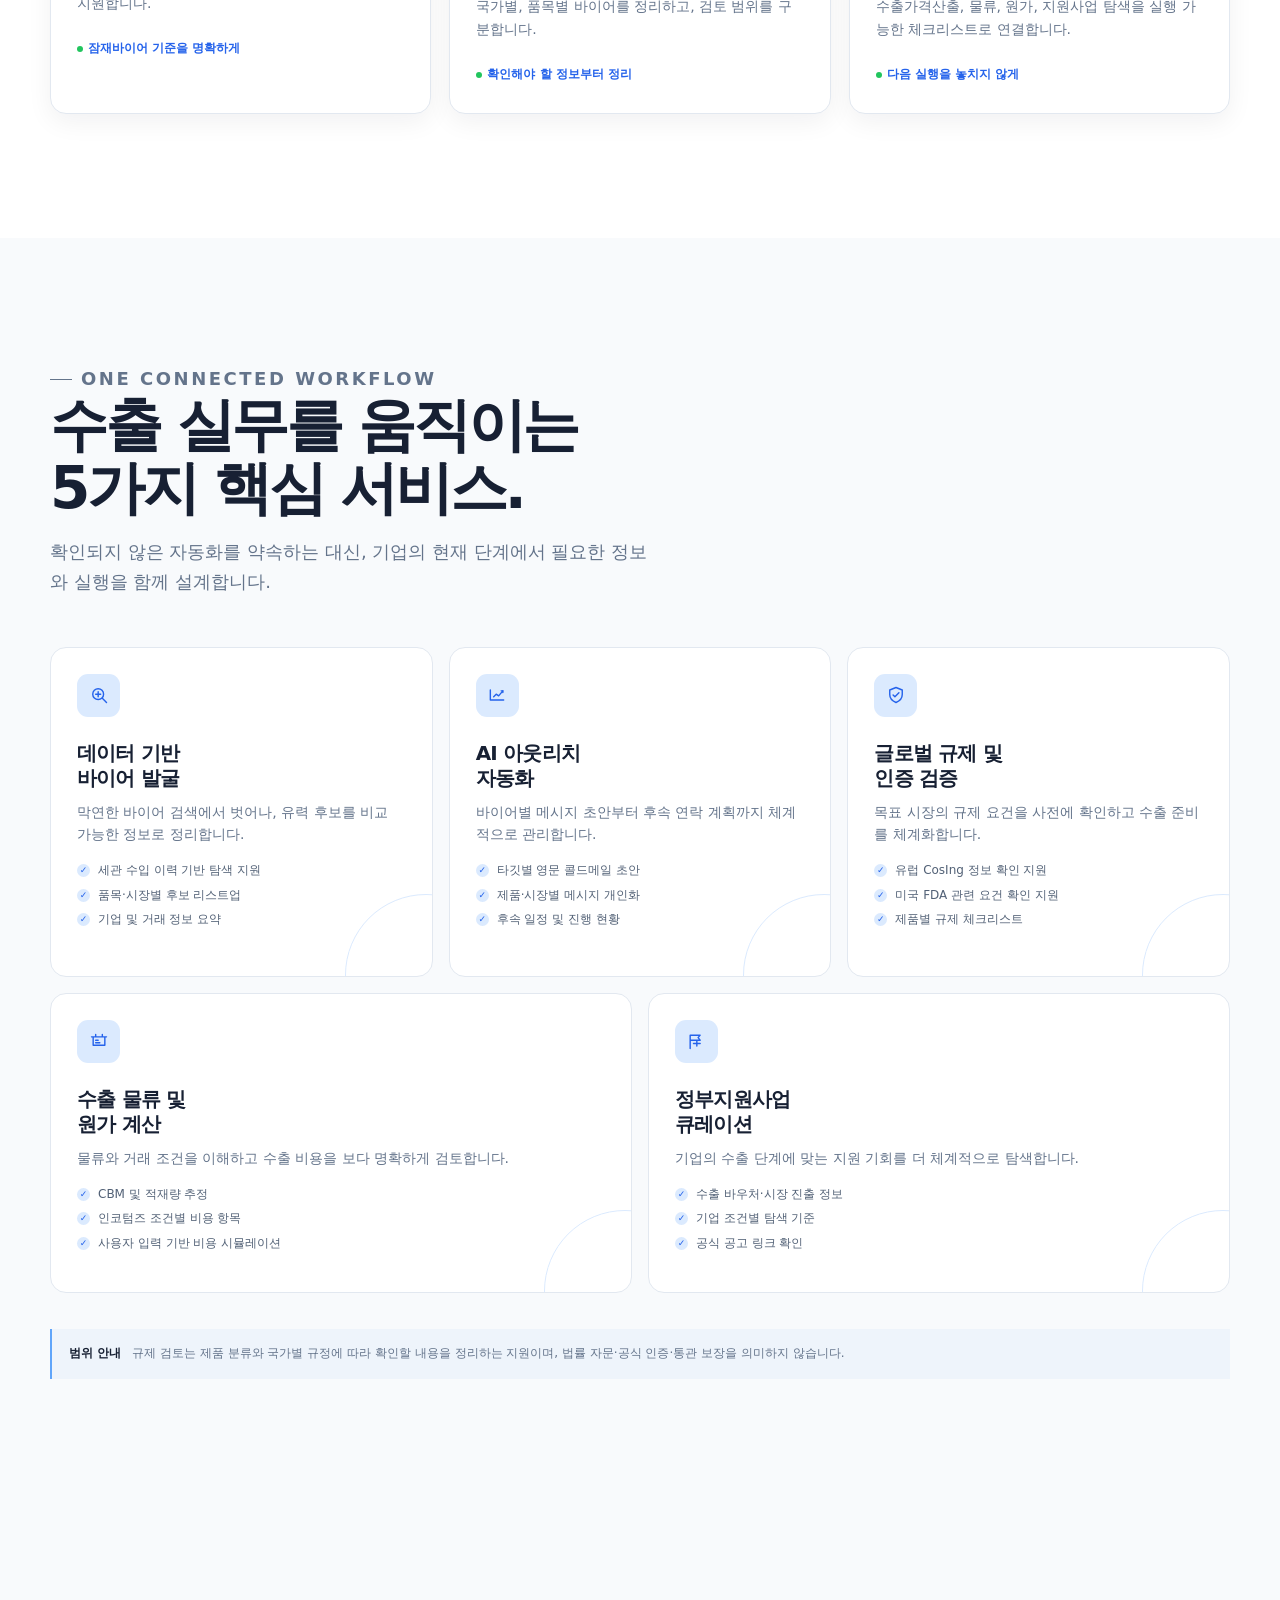
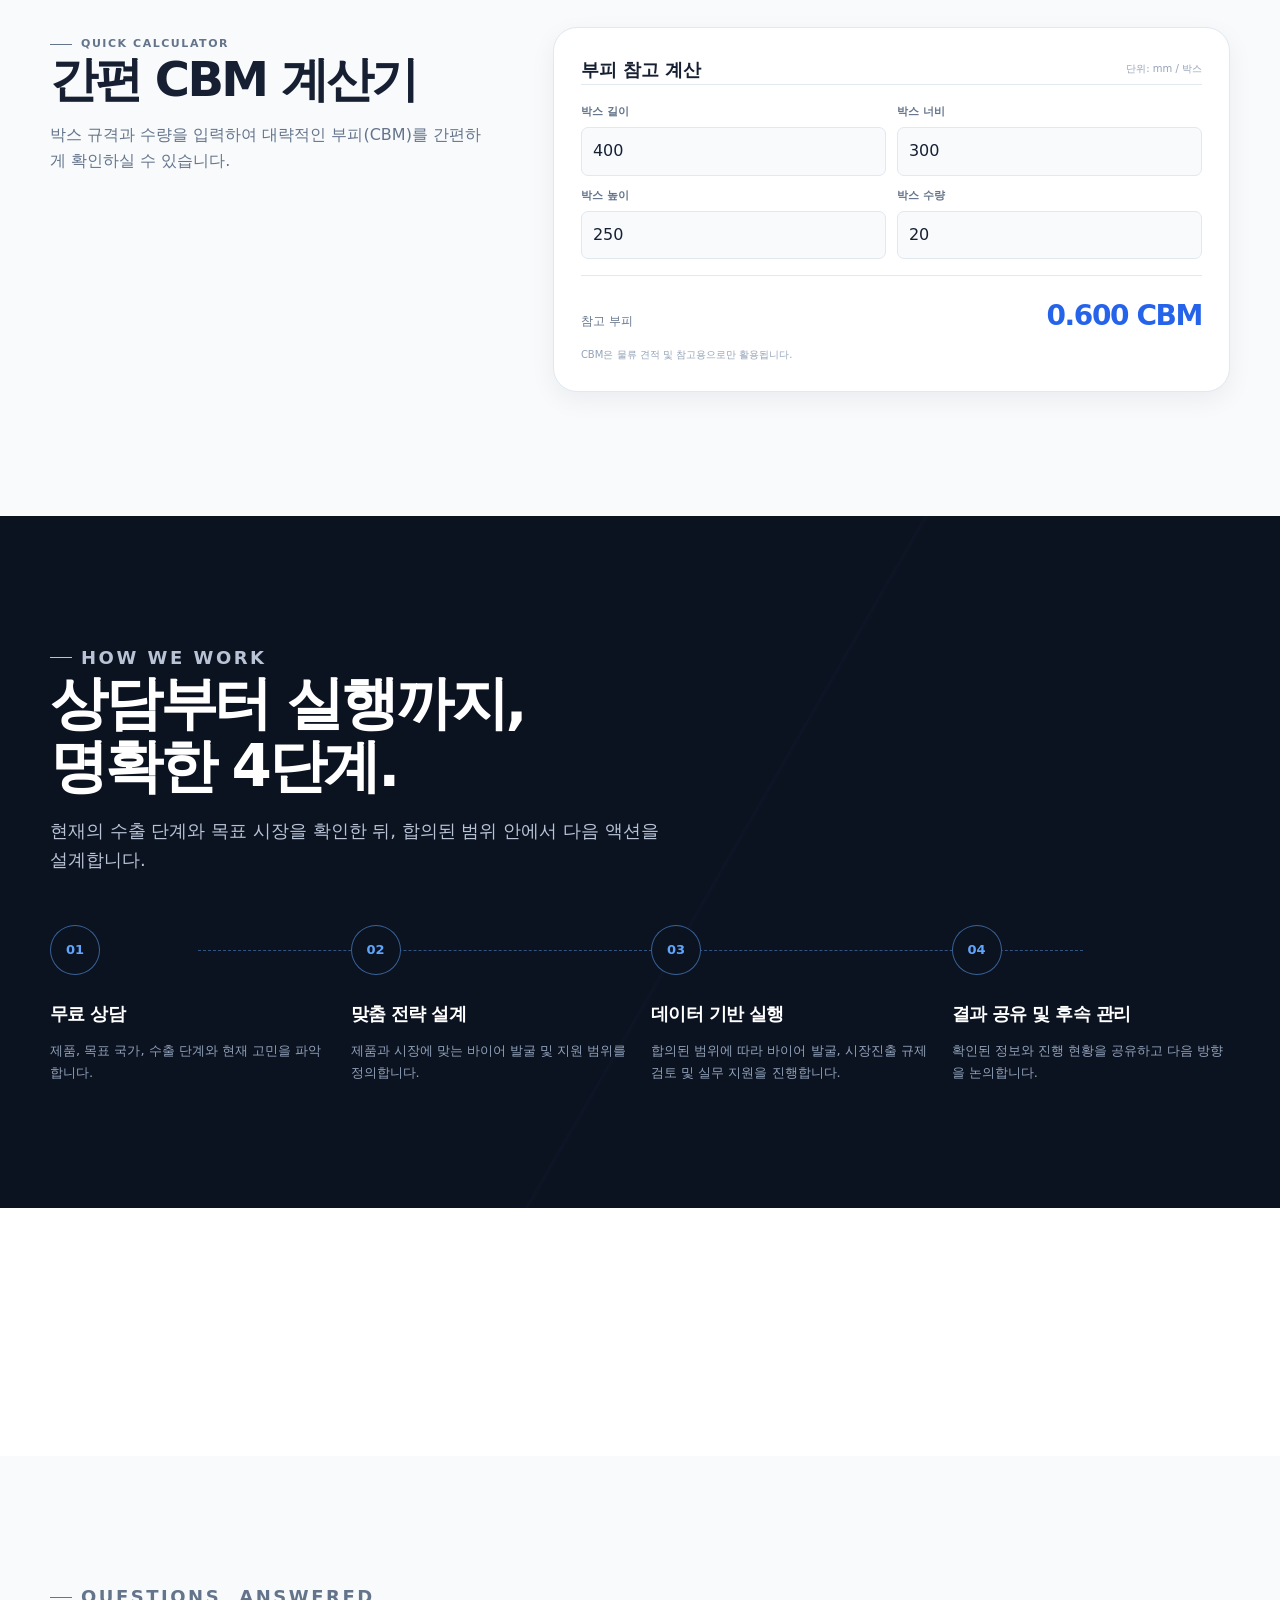
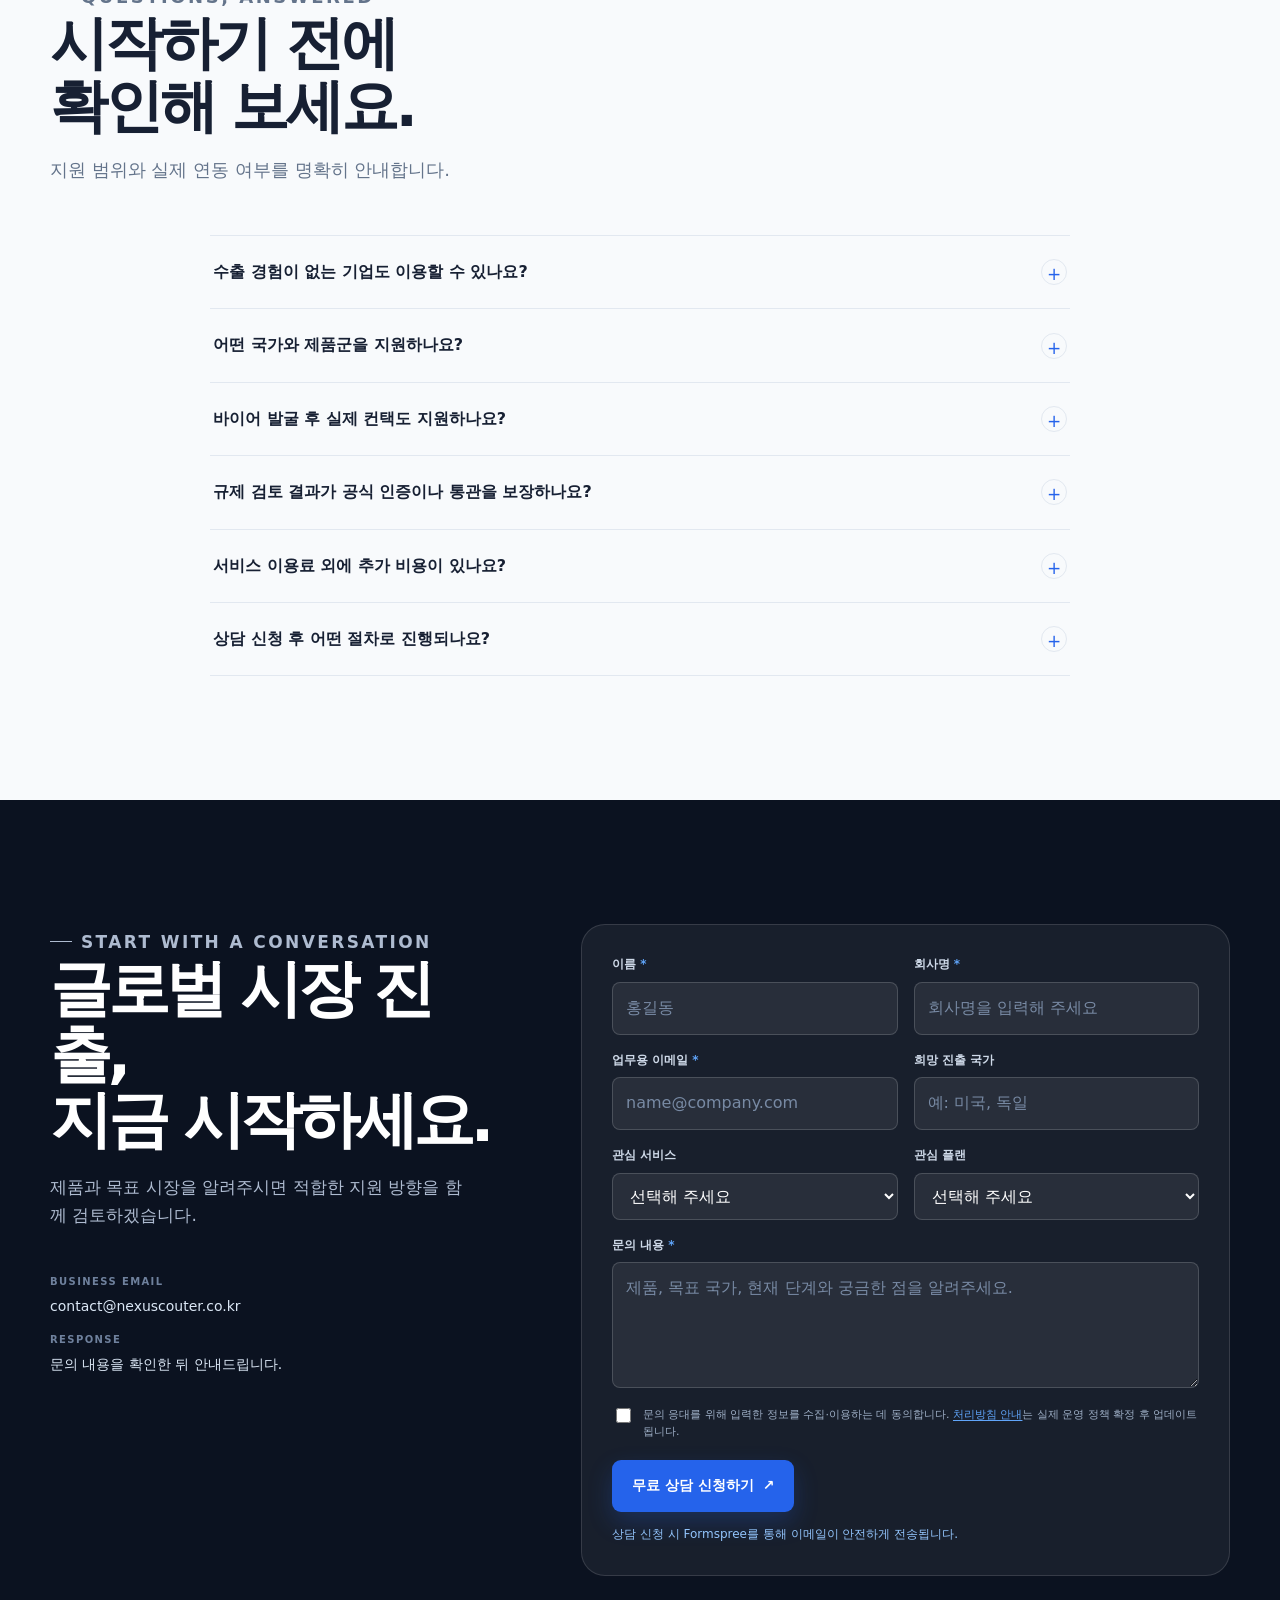
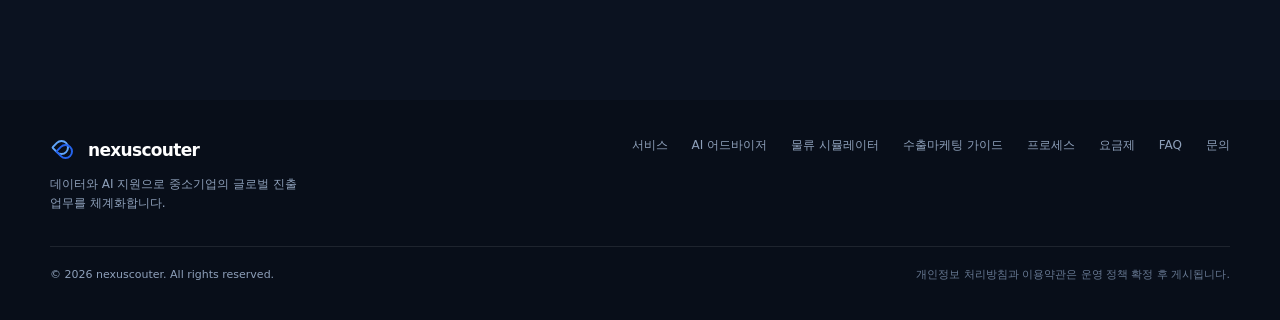
==== commit 8831592e: "Update index.html" ====
--- a/index.html
+++ b/index.html
@@ -58,9 +58,9 @@
       <a class="brand" href="#top" aria-label="nexuscouter 홈"><span class="brand-mark" aria-hidden="true"></span>nexuscouter</a>
       <nav class="nav-links" id="primary-nav" aria-label="주요 메뉴">
         <a href="#services">서비스</a>
-        <a href="https://nexuscouter-landing-gwxnabqmzrxlfmsk4yata5.streamlit.app/" target="_blank" rel="noopener noreferrer">AI 어드바이저<span class="sr-only"> (새 창)</span></a>
-        <a href="https://nexuscouter-landing-co9cxcy9fjydsbw8hy729s.streamlit.app/" target="_blank" rel="noopener noreferrer">물류 시뮬레이터<span class="sr-only"> (새 창)</span></a>
-        <a href="https://nexuscouter-landing-lntlrovwsdryyusqrtj8c7.streamlit.app/" target="_blank" rel="noopener noreferrer">수출마케팅 가이드<span class="sr-only"> (새 창)</span></a>
+        <a href="https://nexuscouter-landing-gwxnabqmzrxlfmsk4yata5.streamlit.app/" target="_blank" rel="noopener noreferrer">AI 어드바이저</a>
+        <a href="https://nexuscouter-landing-co9cxcy9fjydsbw8hy729s.streamlit.app/" target="_blank" rel="noopener noreferrer">물류 시뮬레이터</a>
+        <a href="https://nexuscouter-landing-lntlrovwsdryyusqrtj8c7.streamlit.app/" target="_blank" rel="noopener noreferrer">수출마케팅 가이드</a>
         <a href="#process">이용 프로세스</a>
         <a href="#pricing">요금제</a>
         <a href="#faq">FAQ</a>
@@ -84,9 +84,9 @@
               <a class="btn btn--ghost" href="#services">서비스 살펴보기 <span aria-hidden="true">→</span></a>
             </div>
             <div class="hero-actions__row hero-actions__row--wrap">
-              <a class="btn--tool" href="https://nexuscouter-landing-gwxnabqmzrxlfmsk4yata5.streamlit.app/" target="_blank" rel="noopener noreferrer">AI 어드바이저 <span aria-hidden="true">↗</span><span class="sr-only"> (새 창)</span></a>
-              <a class="btn--tool btn--teal" href="https://nexuscouter-landing-co9cxcy9fjydsbw8hy729s.streamlit.app/" target="_blank" rel="noopener noreferrer">물류 시뮬레이터 <span aria-hidden="true">↗</span><span class="sr-only"> (새 창)</span></a>
-              <a class="btn--tool btn--violet" href="https://nexuscouter-landing-lntlrovwsdryyusqrtj8c7.streamlit.app/" target="_blank" rel="noopener noreferrer">수출마케팅 가이드 <span aria-hidden="true">↗</span><span class="sr-only"> (새 창)</span></a>
+              <a class="btn--tool" href="https://nexuscouter-landing-gwxnabqmzrxlfmsk4yata5.streamlit.app/" target="_blank" rel="noopener noreferrer">AI 어드바이저 <span aria-hidden="true">↗</span></a>
+              <a class="btn--tool btn--teal" href="https://nexuscouter-landing-co9cxcy9fjydsbw8hy729s.streamlit.app/" target="_blank" rel="noopener noreferrer">물류 시뮬레이터 <span aria-hidden="true">↗</span></a>
+              <a class="btn--tool btn--violet" href="https://nexuscouter-landing-lntlrovwsdryyusqrtj8c7.streamlit.app/" target="_blank" rel="noopener noreferrer">수출마케팅 가이드 <span aria-hidden="true">↗</span></a>
             </div>
           </div>
 
@@ -298,9 +298,9 @@
         </div>
         <nav class="footer-links" aria-label="푸터 메뉴">
           <a href="#services">서비스</a>
-          <a href="https://nexuscouter-landing-gwxnabqmzrxlfmsk4yata5.streamlit.app/" target="_blank" rel="noopener noreferrer">AI 어드바이저<span class="sr-only"> (새 창)</span></a>
-          <a href="https://nexuscouter-landing-co9cxcy9fjydsbw8hy729s.streamlit.app/" target="_blank" rel="noopener noreferrer">물류 시뮬레이터<span class="sr-only"> (새 창)</span></a>
-          <a href="https://nexuscouter-landing-lntlrovwsdryyusqrtj8c7.streamlit.app/" target="_blank" rel="noopener noreferrer">수출마케팅 가이드<span class="sr-only"> (새 창)</span></a>
+          <a href="https://nexuscouter-landing-gwxnabqmzrxlfmsk4yata5.streamlit.app/" target="_blank" rel="noopener noreferrer">AI 어드바이저</a>
+          <a href="https://nexuscouter-landing-co9cxcy9fjydsbw8hy729s.streamlit.app/" target="_blank" rel="noopener noreferrer">물류 시뮬레이터</a>
+          <a href="https://nexuscouter-landing-lntlrovwsdryyusqrtj8c7.streamlit.app/" target="_blank" rel="noopener noreferrer">수출마케팅 가이드</a>
           <a href="#process">프로세스</a>
           <a href="#pricing">요금제</a>
           <a href="#faq">FAQ</a>
